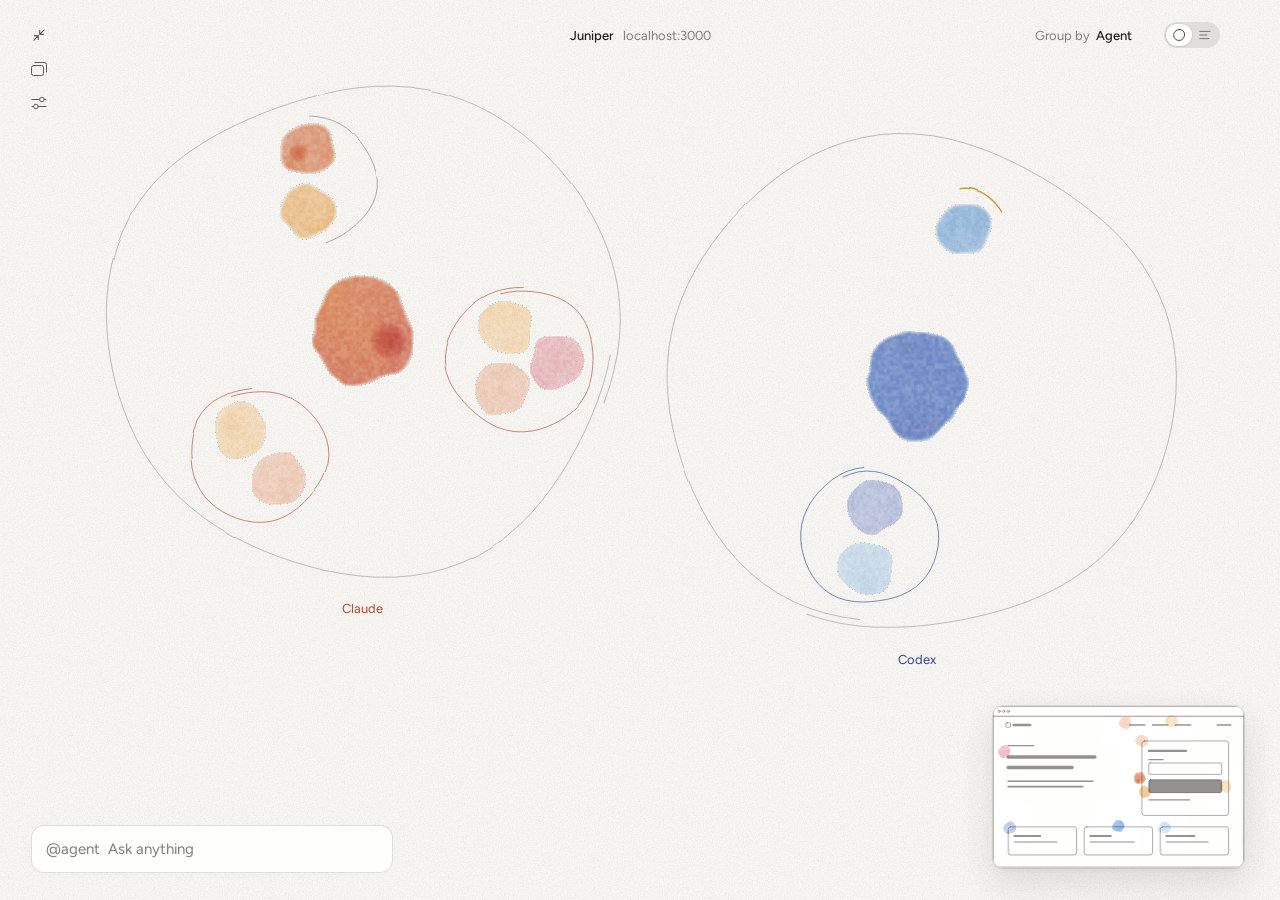
==== assets/week3/gouache/dash23/05-dashboard.html @ 2a6963bf "Week three: days 15 to 21 The SVSD finals in photographs: the lectures and workshops with the other " ====
<!doctype html>
<html lang="en">
<head>
<meta charset="utf-8">
<meta name="viewport" content="width=device-width, initial-scale=1">
<meta name="robots" content="noindex">
<title>5 · Dashboard, v23</title>
<link rel="stylesheet" href="../boarddash.css">
<link rel="stylesheet" href="../wc/kit.css">
<link rel="stylesheet" href="../sys/system.css">
<link rel="stylesheet" href="../sys/note.css">
<style>
/* Nov 11, late: the words made real. Noah, in chat: "make sure that all the prototyping placeholder stuff, such as our dashboard, such as whenever we kind of have
   placeholder copy, is more so ironed out and made to look much more realistic. Now we just have to really nail the
   impression that this is a functioning app that already exists. Now it's just a demo reel for what it does."
   So the data reads as one afternoon on Juniper and agrees with the other screens: the accent the button got is the
   one the page really has (#2f5fd0 to #e8715a), Cursor's idle line says what it last did, Tidepool is a tide-times
   app, and Settings says what each switch does ("Explain design words", "Open Gouache"). What an agent says about an
   ask you send follows the ask (../sys/pile.js). Before that: */
/* The dashboard, v23: polish. Noah's notes on v22, Nov 11, in chat (each is quoted again where it's acted on):
     stagger     "even when we shrink it just a little bit for smaller screens in the dashboard view, the bundles snap
                 back to the grid that they were once in, not staggered. Can we find a way to smartly fix that?"
                 The loops keep to one band, low and high, however tall the window is, and no loop sits straight over
                 its neighbor, so they interlock at every size (layout: zig, SPAN, SHIFT).
     the pile    "I would like to see an edge case where the chat box is being used and the notifications are piling in
                 above the chat box. And I want to see a way where we can structure it so that it doesn't really
                 interfere too much with the agents themselves. Or sorry, the helpers, bottom left. Closest to the chat
                 box itself."
                 ?asks=N (1 to 8) sends N sample asks for you, a second or so apart, so the pile can be watched
                 filling. And the layout keeps a lane clear over the ask field, as tall as the pile usually is (one
                 whole note and two slim ones), so in ordinary use no paint is under it (layout: KEEP, LANE).
     library     "When we open the library, maybe the dashboard on the bottom automatically becomes bigger so we know
                 which one we're looking at."
                 Your page in the corner grows while the library is open, and goes back when it shuts (unless you made
                 it big yourself).
     Group by    "when we change the group by, it just kind of snaps to where the word needs to be. Maybe we have a
                 gentle slide or have enough room so that there doesn't need to be that at all. And when we change it,
                 there's like a gentle animation where it fades in and fades out."
                 The word has room as wide as the longest of the three, so nothing along the top moves, and it fades
                 out, then in.
     settings    "I think we could remove the meta prompting toggle. from the chat box itself and just put it into
                 settings."
                 It's a row in Settings. The field has no toggle.
     lines       "I was wondering if the lines in technical view could just be our lines for the graphite. So, you
                 know, again, still straight lines at the same opacity, but maybe not perfectly straight. Maybe like
                 just very, very almost unnoticeably funny in the way we draw the circles."
                 The rule over each job in the technical view is a pencil line: the same weight and gray, with a wobble
                 of half a pixel, four hands of it so no two neighbors are copies.
     leaving     "I love the subtle zoom in when you click on something ... I don't like how the zoom out though is a
                 magnifying glass, kind of like, like you have to click out like twice. Maybe just when you click out of
                 whatever you're hovering on, it zooms back out. And the zoom in doesn't have to be strong. It can be
                 very subtle, like the same as it is now."
                 No zoom-out cursor. One click off the note and the agent's paint, or one Esc, closes the note and
                 leaves the focus together. The zoom is as it was.
     amber       a ring that's waiting on you stays amber while its note is open (it took its agent's color).
   Before that, v22: everything picked so far, in one working sheet. Noah, Nov 11, in chat:
     "Can we take everything we currently have and then build the functional dashboard that's responsive so we can test
      it out and see if anything has been missed or anything isn't exactly the way we want it to be?"
   What's new here (the picks are in the desk's Decisions, in his words):
     blur        when a bundle's note opens the whole field blurs and pales ("just blur everything"): a veil over the
                 field (note.veil) with a soft hole where the bundle you clicked is, so that bundle and its note stay
                 sharp. The library and settings blur everything under them the same way.
     your page   the page in the corner marks the part a bundle is on while its note is open and while you point at
                 the bundle. Pointing at an agent's own droplet, or anywhere inside a group's loop, marks every part
                 that agent or group has touched ("when you're hovering on any group, it just shows and reflects that
                 on the dashboard").
     library     a note in pencil: each project is its paint (who's worked there, a ring as far as its work has gone,
                 amber if something there waits on you) and its name. Pointing at one shows its page in the corner.
     settings    a note in pencil too. A design word's meaning in the technical view is the small pencil note, the
                 explanation alone. Nothing laid over the sheet is a white card any more.
     asks        what you send from the field is painted into its agent's loop (the pile tells this page each step:
                 ../sys/pile.js, on): a small bundle lands in a free spot inside the loop, wet with a growing ring
                 while it's worked on, amber if it needs you, dried in the agent's color when done; it lifts if you
                 undo or clear it. Nothing that's already painted is lifted for it. Sorted by state or part there's no
                 loop of its own to go in, so it sits under its agent's small droplet in the corner.
     any size    the field is as large as the window allows (it was 1320 x 760, whatever the window). Resize and the
                 sheet is laid out again, once. Loops come down in size until none sits under the ask field, the
                 pile's icon or your page. Notes stay on screen. A focus is kept across a resize.
     Esc         a word's meaning, then the library or settings, then a note, then the pile if it's up, then the focus.
     ?still=1    runs the reduced-motion path without the system setting, so it can be tested.
   Before that, v21: focus. Noah's note on v20 · D, four agents (Nov 11):
     "when we over one of the main agents in the center of these bundles, I think it would be good if all the other
      ones, all the other bundles, kind of dial down a little bit. Not so much a blur, but more so they just become a
      little lighter, or the focus is definitely placed on the one you're looking at. Maybe just the name of that one
      stays and all the other names of the other ones fade for a little. When you click on one of the main LLMs though,
      instead of having a overview of, or like an overlay of what that LLM is, maybe we just expand it to the entire
      screen. The rest can kind of be pushed away for a second. Maybe we can still see elements of them, but they're
      this time blurred out, dialed down, and on the sides of the screen whilst your main LLM you're looking at is the
      center and zoomed into. I think this kind of ties into how we actually think as people. When you're having a
      thought of something, Everything else kind of dials down, and when you're really honing in on it, nothing else
      really matters. ... Let's try that and yeah, create a prototype for that."
   and in chat, the same evening:
     "We want it to be almost even just like representational of an infinite canvas. ... this almost reflects the way
      that our brain naturally thinks, where it's like when you're thinking of something, like you kind of zoom into
      that idea, but also like You still have in the back of your mind the other different things running. ... leaving
      the kind of focus is just as important as entering it. I think it should be very coherent that users can just
      click off it to go back to the main view, click on the blurs or on the edges of the screen. Or even just the LLM
      again to minimize it. But yeah, let's experiment with that, create maybe a workshop for that, a couple different
      iterations of that."
   So, in the paint view (the technical view is as it was):
     pointing    point at an agent's own droplet and every other agent goes paler, not blurred (.kd-fog.pale: a little
                 of the paper laid over its loop), and the other names fade. Its own name stays.
     focus       click an agent's own droplet, or any bundle, and that agent takes the screen. Three takes, ?focus=:
                   a  Step in (the default): the sheet moves like a camera. It's larger than the screen (.kd-cam) and
                      steps toward the agent until its loop fills most of the height; the others run off the edges.
                   b  Push away: the agent is painted large in the middle and the others small at the sides. Paint
                      doesn't slide here, so this is a regroup: it lifts where it is and comes up where it's needed.
                   c  Pull focus: nothing moves. The others blur and pale where they are.
                 In all three the others are blurred and paled (.kd-fog.blur) and still working, the agent's loop is
                 firmer, and only its name stays. With one agent there's nothing to push away: a steps in a little.
     leaving     the same move, back: click the blurred others, empty paper, the edges of the screen, the agent's own
                 droplet again, or press Esc. A click during the move turns it round.
     the note    the white slip is gone. A bundle's overlay is the note in pencil (../sys/note.css, note.js): one line,
                 the bundle's own sentence, no captions. A bundle waiting on you asks, with a check and a cross; after
                 you pick, the agent says what it's doing and the one mark left is undo. A click off closes the note
                 first; the next one leaves the focus. Clicking an agent no longer opens anything about the agent.
   Before that, v20: the top line on one center line, Group by further left, a wider ask field (see those rules).
   Before that, v19: polish. Noah's notes on v18 (Nov 11):
     "the working animation within the dashboard could be a little more noticeable"
     "the dried up, complete state could also be slightly more noticeable"
     "how can we indicate when batches of tasks are done? Blobs dry up when finished on the dashboard, but when a whole
      task is complete, could we maybe recolor the circle with the respective colors?"
     "the done state could have colored circles containing the lines in the state view, whereas needing you input could
      have a signature color to itself. A yellow? something that signifies input needded"
     "what is the caption for? Showing the models? They may be inconsistent as multiple different models could work on
      a task - remove"
     "could the pair being a toggle be more clear?"
     "could we have a simpler icon for rail view? If the prior was a zoom in, why not a matching zoom out button? Or,
      if this is more coherent, lets keep it. I'm interested in how icons that are consistent in both the rail and
      here could be morphed into eachother during the transition"
     "I'm noticing that the chat box is gone in the dashboard - could we solve that? It should be available both in
      the dashboard and in the rail view"
   So:
     working     color lands in a working droplet more often and more strongly (the sheet's `lively`, ../wc/wc.js), and
                 the drawn end of a working bundle's loop breathes a little, back and forth.
     done        dried paint has a paler middle and a darker edge (`tide`), and once every helper in a bundle is done
                 its closed loop is in its agent's color, not graphite. An agent whose jobs are all done gets its
                 large loop in its color too.
     waiting     waiting on you has a color of its own, amber (--c-you, --c-you-deep in ../sys/system.css): the
                 bundle's stroke (longer than it was, and stronger), the "Waiting on you" group's loop and name, and
                 the words "waiting on you" in a slip and in the technical view. Cursor's paint was yellow; it's teal
                 now, so yellow means one thing.
     captions    the small second line under an agent's name (the tool it runs in) is gone.
     view        the two icons sit in one small track with a thumb behind the one you're on, like the switches.
     back        the way back is the first mark top left, and it's the rail's dashboard mark with its arrows turned
                 inward, in the same corner. Coming from the rail the arrows turn in as the dashboard opens; going
                 back they turn out first.
     ask         the ask field is here too, bottom left: the rail's own field. You can type in it.
   Before that, v18. Noah's notes on v17 · D (Nov 11):
     "when transitioning into technical view, i'm noticing that for blobs that are off the screen, they slide under
      the viewport to reach where they are. This isn't working. I also don't know how to feel about the blobs sliding
      to where they belong, it feels a little out of our language - lets limit movements on blobs. Try the transition
      again, make it gentle but swift"
     "some of these captions are not necessary. Lets move settings to top left, remove the word counter, remove the
      instructional captions too"
     "the agent onboarding happens with the command, we don't need this here"
     "move the project name and where its hosted to center of the dashboard screen."
     "group by could be a dropdown with no borders, just the text. Hover, and you can see options. Your current view
      is highlighted"
     "technical vs regular view should be a toggle icons, not words"
     "not sure how the current LLM you're using is relevant"
     "how do we track progress without clicking in? Is it the stains/dryness? Or can we have a more obvious visual
      sign?"
   So:
     technical   nothing travels. Paint does only what paint does: it lifts where it is and comes up where it's
                 needed. In: the pencil is lifted, the field's paint lifts a droplet at a time, and the columns come
                 up in its place, each droplet painted in at its row as its words rise. Back: the words step back,
                 and the field's paint comes up again where it was, with its loops drawn round it. Another Group by
                 inside the technical view goes the same way: words step back, then come up in their new columns.
     bottom      the strip is gone: no word counter, no instructions, no "Plug in an agent" (an agent joins with the
                 command). Settings is the third button, top left.
     top         the project and where it's hosted are in the middle. Group by is plain text ("Group by Agent"):
                 point at it and the other ways show under it, with the one you're on marked. The view is two small
                 pencil icons, paint and lines.
     one agent   its droplet and name in the corner are gone: with one, there's nothing to tell apart.
     progress    the sign the rail uses. A bundle's pencil loop is drawn only as far as its job has gone, from the
                 top, clockwise: a short stroke while it waits on you, part of a loop while it's working, closed
                 once it's done. An agent's large loop stays whole.
   Before that, v17: with three or more agents the loops are staggered and uneven, and with two, one sits higher
   (Noah, Nov 11: "lets do B staggered, but not perfectly aligned ... make them a little more varied in spacing. With
   just two as well, maybe one is higher than the other?"). See layout(). ?pack=rows gives the old rows of two.
   Before that, v16: how things come and go. Noah's notes on v15 (Nov 11):
     "there seem to be inconsistencies with how the overlays appear when I click on agents or helpers - can we fix
      that? A subtle slide/blur in thats consistent with all components that appear as overlays"
     "I'm thinking that the background color of our dashboard and tool could be a little whiter even, with just a hint
      of the tint of paper. Make sure that also makes sense with the overlays"
     "I'm noticing that when i click certain agents or helpers, that the circles suddenly snap into the color that
      they relate to - could it fade gently, swiftly instead?"
     "the transformation between technical view and regular needs to be much more thoughtful and animated, not just a
      simple total fade"
     "flipping through different ways of viewing the work within technical view needs to be much smoother and more
      animated"
     "switching between specific views whilst in regular view takes too much time - but I appreciate the decoration.
      Could we keep it, have a more coherent way of transforming, and have the change be slightly quicker? If not
      quicker, more decorated in the sense that all details seem thought-out. Maybe the pencil lines gently glide and
      cir circle the blobs instead of just fading in?"
     "when switching the group by navs, I'm noticing that all blobs disappear at the same time, and reappear at the
      same time, making an odd effect. Lets make it feel a little more swift, thoughtful, and tactile by introducing
      some randomness or ordering?"
   So:
     overlays    everything laid over the sheet (a slip, the library, settings, design words, plug in an agent, a
                 word's meaning) comes and goes one way: .kd-ov, 8px up out of a 4px blur in 260ms, back in 180ms.
                 A slip that's open and asked for another bundle goes, then comes at the new place.
     paper       whiter, from ../wc/kit.css. Every surface here reads the tokens; overlays share one shadow.
     color       a loop takes its agent's color over 250ms; the outline on your small page fades the same way.
     regroup     paint leaves and arrives a droplet at a time, left to right with a little chance in it, and the
                 arriving starts before the leaving has finished (about 2s in all; it was about 3.6s). Pencil is
                 drawn, not faded: each loop glides round its bundle as its paint lands, and is lifted the same way.
     technical   the sheet isn't cross-faded. Every droplet's paint lifts off where it is and travels to its place
                 in the columns (an agent's to the head of its column, a helper's to its row), the loops are lifted,
                 and the words come in down each column. Back is the same in reverse: the droplets travel home and
                 the loops are drawn round them.
     in technical view, another Group by moves every job to its new column and place; nothing is rebuilt.
   The project is Juniper again, the demo page from before Kino (Noah, Nov 11, on 3 · Watch it work v10: "lets use a
   different screen rather than the Kino mockup - something a little simpler that can really show how our tools work.
   Maybe just back to the prior demo screen?"). The 2:14 PM job is the one you ask for on screen 2.
   The dashboard, v15: a helper says two short things here too, the thing it's on and what's happening to it (Noah, Nov
   11: "Yes, two lines"). In a slip that's all a helper says. In the technical view the thing is the title and the
   helper's own words, the file and the exact change follow under it.
   The dashboard, v14: the rail's rings in the slips and the technical view, so every section reads the same. A helper's
   droplet has its own pencil ring, drawn as far as its work has gone; a finished one is dry with a closed ring. The
   agent's droplet has a ring for how far its helpers have got. (Noah, Nov 11: "a way to show what agents are or what
   helpers are done with their tasks ... Maybe they dry out and have a full circle around them.") The counts of jobs
   and helpers are gone from the technical view's heads; the paint on the sheet itself is unchanged.
   The dashboard, v13. Noah, Nov 10, in chat:
     "there's not enough visual hierarchy. The text is very close to the titles ... And then it's also very close to
      the icons ... It needs to be much more spaced out, it needs to be much more readable and easier to follow."
     "there's a technical view top right. This should reorder and, you know, redisplay what's going on on the screen
      entirely. You should be able to see all your agents thinking with the actual words they're using with this view."
     "a lot of these sections feel a little different from each other. They should all feel very similar and very
      coherent to work around with similar patterns so that the tool is hyper-functional."
   A slip is now made of the rail's own parts, with the rail's room (../sys/system.css): the agent's droplet, its name
   with when and how long, what it did, what you asked, then a line per helper, each with its droplet 16px from its
   words and 24px from the next.
   Technical view turns the whole sheet over. The paint steps back and every agent's thinking is laid out in its own
   words: a column per agent (or per state or part, whichever way you've grouped), newest job first, and for every
   helper what it thought, in order, then the file and the exact change. Work happening now writes itself in as you
   watch. It's built from the same parts as the rail and the slips.
   The dashboard, v12, on the system (../sys/system.css). Noah, Nov 10, in chat: "making all of our design system very
   consistent throughout the entire experience ... consistent font sizes, cutting down to just maybe a handful of them.
   Colors too ... readability and easy tracking."
   Type: the three sizes the rail uses and no others (it had seven, from 10.5 to 14px): 11 for quiet system text, 13 for
   reading, 15 for what an agent tells you. Text: the system's three tones, each agent's one deep color for its words.
   Controls: the paper's grays. The technical lines are in Figtree too, so there is one typeface.
   The project is Kino, the page every screen of the flow is on, and the 2:14 PM job is the one you ask for on screen 2,
   watch on screen 3 and get back on screen 4.
   Nothing else changed from v11, below.
   The dashboard, v11: larger, and more to find in it. Noah's note on v10 (Nov 10):
     "So beautiful, but feels empty. I think we could make this much larger, and start engineering how certain
      information could be shown on click, or in a general technical view"
   Larger: the field is 1320 x 760 and the paint is sized to fill it. Whatever is on the sheet (one agent or four, any
   way of grouping) is drawn as large as fits, up to about one and a half times v10.
   On click: a bundle's slip now starts with what you asked, in your words, then what was done, a line per helper, and
   how long it took.
   Technical view (top right, off to start): for when you want what's underneath. Each bundle gets a pencil-gray line
   (how many files, how long). Each helper's line in a slip gets the file it touched and the exact change. An agent's
   name gets its jobs and helpers. Nothing technical shows until you ask for it.
   The typeface is Figtree and the paper's grain is lighter, both from ../wc/kit.css.
   The dashboard, v10: one agent, two, or a few, and how one joins. Noah's note on v9 (Nov 10):
     "Looks really, really good. Let's have different edge cases for using one LLM versus 2 versus, say, a couple more.
      And then also figure out the engineering and thought process behind how different LLMs join in on your dashboard
      for this product. How do we link them? Maybe there's an onboarding. Yeah, looking at that. Same for the visual
      language."
   ?agents=1, 2 or 4 sets who's plugged in to start with (Claude, Codex, Gemini, Cursor).
     one     there's nothing to tell apart, so there are no agent loops and no "Agent" way to group: the paint is sorted
             by state, and the agent is one small droplet in the corner
     two     as v9
     a few   every agent gets its own hue family (Gemini greens, Cursor yellows), the loops sit in rows of two, and
             everything is drawn smaller so it still fits one sheet
   Joining: "Plug in an agent", bottom left, lists the agents found on this machine. Plug one in and it arrives in our
   own purple, then takes its own color (Noah, Nov 10: "maybe it kind of snaps onto their colors"). It has an empty
   loop until it does something here, and "Agent" shows up as a way to group.
   ?font=Name tries a typeface from the type workshop.
   Nothing else changed from v9, below.
   The dashboard, v9: v8's bundles, in the language as Noah settled it on Workshop v4 (Nov 10):
     "for our paper color, we want it to be a little bit more neutral ... way closer to gray or white than it is to
      yellow" -> ../wc/kit.css's paper, and the grays, shadows and switches here are neutral too
     "Pencil lines are really good, but I really dislike the dotted lines. Can we get rid of them and just replace them
      with the pencil lines?" -> every line is a clean 0.9px pencil line with no grain; nothing is dotted or dashed
      (the plug-in circle and the underline under a design word were)
   Nothing else changed from v8, below.
   The dashboard, v8: bundles. Noah's pinned notes on v7 · A (Nov 10):
     "I really don't like it when the droplets are inside of each other because it gives this weird effect where it
      doesn't look as realistic as it does when it's alone. And I also don't enjoy the kind of dry droplets next to the
      semi-wet ones, especially when the semi-wet ones don't look very real. I like the pulsating nature of them, but
      they could be a little drier on the end of things. Let's find ways to show agents and their subagents together as
      a bundle, but not inside each other."
     "I'm curious on what this button does. Does it reopen the rail and the actual webpage, or is it another library
      button? Let's make it a little bit more clear. Let's put the library button underneath it perhaps and remove the
      library kind of caption."
     "The title of the project and where it's hosted could be the same size. I'm not sure how the opacity is working,
      and I think they could also just be smaller. Maybe we still keep the opacity"
   and, the same hour, on the workshop: "more representational than it is realistic", "a little bit more pastel and a
   little lighter just to match our vibe with the graphite", and agents don't travel ("why is movement even kind of
   necessary").
   So: every droplet stands alone. A job is a bundle: its helpers' droplets side by side, never touching, tied by a
   small graphite loop. An agent is a bigger loop around its own droplet and its bundles. There is no larger blob for
   anything to stick to or sit inside. The paint is the soft look of ../wc/wc.js: working is a slow pulse, waiting is
   drier at the edge, done is dry. Nothing glides: regroup, and the paint lifts where it was and comes up where it
   belongs. Click a bundle and its loop takes its agent's color and a slip opens beside it.
   Top left, two buttons with no captions (a name shows while you point at one): back to your page and the rail, then
   the library under it. The project's name and host are the same small size; the host is fainter.
   Kept from v5 and v7: the loops, Group by (only once there's something to sort), the widget, the slip, saying yes to a
   waiting agent. Classes are kd-. */
.kd-sheet { position: fixed; inset: 0; z-index: 5; box-shadow: none; overflow: hidden; overflow: clip; }      /* clip, not hidden: the camera's sheet is larger than the screen, and typing in the ask field scrolled a hidden box to 'show' the caret, which threw the whole dashboard up the screen */
canvas.wc { position: absolute; inset: 0; width: 100%; height: 100%; mix-blend-mode: multiply; pointer-events: none; }
/* Clean paint. The field's paint is one picture with a pixel of paint to a point of screen, so on a sharp (2x) screen
   each pixel of paint is 2 by 2, and 3 or 4 by 3 or 4 when the sheet steps in: its edges come out as little stairs.
   Noah, Nov 11: "is there any way to make the paint kind of lossless? ... not to make it like too vector-like and
   uninteresting ... clean and, you know, liquid-like? I don't want you to redo the engine". A blur over it (the first
   try) only made it soft; then: "some of the splotches on my screen when I'm looking at the dashboard look blurry ...
   please fix that and make sure it looks just as clean when zoomed in on." So the picture is drawn through a filter
   (#wc-clean, below the sheet) that redraws each splotch's edge at the screen's own sharpness: where there's paint is
   found, smoothed and cut again crisply, so a stair becomes a curve; the colour inside is the paint's own, smoothed by
   half a pixel of paint, never mixed with the white round it. The engine is untouched. Because the browser draws the
   filter at the size it is when it's set, it's set again (swapped for its twin, #wc-clean-b) whenever the sheet stops
   moving or changes size, so after a step in it's as clean as at rest. ?smooth=0 shows the raw picture, to compare */
.kd-sheet.smooth .kd-field > canvas.wc { filter: url(#wc-clean); }
.kd-sheet.smooth.alt .kd-field > canvas.wc { filter: url(#wc-clean-b); }
.kd-pencil { position: absolute; inset: 0; pointer-events: none; overflow: visible; }
.kd-sheet button { font: inherit; }

/* top left: back to your page, then the library. No captions; a name while you point */
.kd-nav { position: fixed; left: 26px; top: 22px; z-index: 9; display: flex; flex-direction: column; gap: 8px; }
.kd-nav button { position: relative; width: 26px; height: 26px; border: 0; padding: 3px; background: none; color: var(--k-muted); cursor: pointer; transition: color .2s; }
.kd-nav button svg { display: block; width: 20px; height: 20px; overflow: visible; }
/* the way back: the rail's dashboard mark, arrows turned inward, at the size and in the corner it has in the rail */
.kd-nav button svg.mark-size { width: 14px; height: 14px; margin: 3px; }
.kd-nav button:hover, .kd-nav button.on { color: var(--k-text); }
.kd-nav button::after { content: attr(data-tip); position: absolute; left: 32px; top: 50%; transform: translateY(-50%); font-size: var(--t-1); color: var(--k-muted); white-space: nowrap; opacity: 0; transition: opacity .2s; pointer-events: none; }
.kd-nav button:hover::after, .kd-nav button:focus-visible::after { opacity: 1; }
.kd-nav button.on::after { opacity: 0; }

/* system text: pencil gray, small */
/* v20: everything along the top sits on one line, the middle of the back mark (35px down): the project, Group by and
   the view switch are centered on it, not set on a baseline (Noah, Nov 11, on v19: "Let's have all the pills and top
   line aligned together on the same line. Right now I think there's a little bit of off-centeredness.") */
.kd-top { position: absolute; left: 60px; right: 60px; top: 23px; height: 24px; display: flex; align-items: center; justify-content: flex-end; font-size: var(--t-2); line-height: var(--l-2); }
.kd-top b { font-weight: 500; color: var(--k-text); }
.kd-top .host { color: var(--k-faint); }
/* the project and where it's hosted, in the middle */
.kd-title { position: absolute; left: 50%; top: 50%; transform: translate(-50%, -50%); display: flex; align-items: baseline; gap: 9px; white-space: nowrap; }
/* Group by: plain text. Point at it (or focus it) and the other ways show under it; the one you're on is marked */
.kd-by { position: relative; display: flex; align-items: baseline; color: var(--k-faint); transition: opacity .3s; }
.kd-by.off { opacity: 0; pointer-events: none; }
.by-now { display: inline-flex; align-items: baseline; gap: 6px; border: 0; padding: 0; background: none; color: var(--k-faint); cursor: default; }
/* v23: the word has room as wide as the longest of the three (they lie in one cell), so nothing along the top moves when
   it changes; and it fades out, then in (Noah: "it just kind of snaps to where the word needs to be ... a gentle
   animation where it fades in and fades out") */
#by-cur { display: inline-grid; justify-items: start; }
#by-cur > span { grid-area: 1 / 1; opacity: 0; transition: opacity .16s ease; }
#by-cur > span.on { opacity: 1; transition: opacity .16s ease .16s; }
.by-now:focus-visible, .by-list button:focus-visible, .kd-view button:focus-visible { outline: 1.5px solid rgba(43, 39, 35, .5); outline-offset: 3px; border-radius: 4px; }
.by-list { position: absolute; top: 100%; left: 0; z-index: 8; margin-top: 2px; display: flex; flex-direction: column; align-items: flex-start; padding: 6px 12px 8px; border-radius: 10px;
  background: color-mix(in srgb, var(--k-paper) 86%, transparent); -webkit-backdrop-filter: blur(6px); backdrop-filter: blur(6px); }
.kd-ov.by-list { box-shadow: none; }      /* no border, no box: only enough paper behind the words to read them over paint */
.by-list button { border: 0; padding: 3px 0; background: none; font-size: var(--t-2); line-height: var(--l-2); color: var(--c-soft); cursor: pointer; white-space: nowrap; transition: color .2s; }
.by-list button:hover { color: var(--c-text); }
.by-list button.on { color: var(--c-text); font-weight: 500; }
.by-list button[hidden] { display: none; }
/* the view: two small pencil icons, the paint and the lines. The one you're on is dark */
/* v20: Group by sits further from the switch (Noah: "Group by agent could be a little more to the left"); it was 22px */
.kd-view { position: relative; align-self: center; margin-left: 32px; display: flex; align-items: center; padding: 2px; border-radius: 999px; background: var(--c-ctl); cursor: pointer; }
/* one track, and a thumb behind the view you're on: it reads as a switch (Noah, Nov 11: "could the pair being a toggle be more clear?") */
.kd-view::before { content: ""; position: absolute; left: 2px; top: 2px; width: 26px; height: 22px; border-radius: 999px; background: var(--k-sheet); box-shadow: 0 0 0 1px rgba(40, 38, 35, .05), 0 1px 2px rgba(40, 38, 35, .08); transition: transform .3s cubic-bezier(.4, 0, .2, 1); }
.kd-view.tech::before { transform: translateX(26px); }
.kd-view button { position: relative; width: 26px; height: 22px; border: 0; padding: 3px 5px; background: none; color: var(--c-soft); cursor: pointer; transition: color .25s; }
.kd-view button svg { display: block; width: 16px; height: 16px; overflow: visible; }
.kd-view button.on { color: var(--c-text); }

/* ?embed=1: this page as the dashboard inside ../flow/views.html, which moves between closed, the rail and here. The
   outer page owns the mark top left and the ask field (they stay put across views), so they're not shown here. While
   the sheet is `bare` there's paper, the widget and nothing else: the outer page calls dash.arrive() to paint the field
   in and bring the top line in, and dash.leave() to lift it all again. On its own this page is unchanged */
.kd-sheet.embed #back { visibility: hidden; }
.kd-sheet.embed .kd-ask { display: none; }
.kd-sheet.embed .kd-top > *, .kd-sheet.embed #lib-btn, .kd-sheet.embed #set-btn { transition: opacity .26s ease, filter .26s ease, translate .3s cubic-bezier(.3, .7, .2, 1), color .2s; }
.kd-sheet.bare .kd-top > *, .kd-sheet.bare #lib-btn, .kd-sheet.bare #set-btn { opacity: 0; filter: blur(4px); translate: 0 -6px; pointer-events: none; }
.kd-sheet.bare #lib-btn, .kd-sheet.bare #set-btn { translate: -6px 0; }

/* the field: the open project's paint, in loops */
/* v21: the field lies on a sheet of its own that's larger than the screen, so it can step toward an agent like a
   camera. It has its own paper, so moving it doesn't cut the paint off from the paper it's painted on */
/* The paper doesn't zoom. Noah, Nov 11, on v23: "when we zoom in, it's a physical zoom in. Like, I can see more of the
   pixels on my screen. Instead of that, do you think we could actually just scale everything up to give the illusion of
   zooming in, but still keep that kind of like the pixels for the background?" So as the sheet steps in, its grain is
   drawn smaller by the same amount (--inv is 1 / the zoom), and stays the size it is everywhere else. Names and pencil
   already keep their size the same way. The paint itself is still one picture made larger */
.kd-cam { position: absolute; left: -60%; top: -60%; width: 220%; height: 220%; isolation: isolate; background-color: var(--k-paper); background-image: var(--k-grain); background-size: calc(220px * var(--inv, 1));
  transition: transform .62s cubic-bezier(.45, .05, .2, 1), background-size .62s cubic-bezier(.45, .05, .2, 1); }
.kd-field { position: absolute; left: 50%; top: calc(27.2727% + 70px); width: var(--fw, 1320px); height: var(--fh, 760px); margin-left: calc(var(--fw, 1320px) / -2); }      /* v22: --fw, --fh are set from the window (measure) */
/* fog: what lies over an agent that isn't the one you're on. Pale while you point at another; blurred and pale while
   another has the screen. It's laid over the paint, so the paint under it keeps working */
.kd-fog { position: absolute; border-radius: 50%; transform: translate(-50%, -50%); pointer-events: none; opacity: 0; transition: opacity .3s ease;
  background-image: var(--k-grain); background-size: 220px;
  -webkit-mask-image: radial-gradient(closest-side, #000 calc(100% - 18px), transparent); mask-image: radial-gradient(closest-side, #000 calc(100% - 18px), transparent); }
.kd-fog.pale { background-color: color-mix(in srgb, var(--k-paper) 58%, transparent); transition: opacity .22s ease; }
.kd-fog.blur { background-color: color-mix(in srgb, var(--k-paper) 48%, transparent); -webkit-backdrop-filter: blur(5px); backdrop-filter: blur(5px); }
.kd-fog.on { opacity: 1; }
.kd-fog.blur.on.peek { opacity: .7; }      /* point at the blurred others and they come up a little: a click there goes back */
/* v23: no zoom-out cursor while an agent has the screen (Noah: "I don't like how the zoom out though is a magnifying glass"). The blurred others still come up a little under the pointer */
/* notes are laid over the screen, not the sheet, so they stay the size they are when the sheet steps in */
.kd-notes { position: absolute; inset: 0; pointer-events: none; }
.thinking .kd-notes { display: none; }
/* the field never fades as a whole: a faded container cuts the paint off from the paper under it and shows it as a
   box. The paint's own canvas fades (script), names fade, pencil is drawn and lifted */
.kd-field.away > .kd-lab, .kd-field.away > .kd-tick { opacity: 0 !important; }
.kd-field.away > .kd-hit { pointer-events: none; }
/* pencil is drawn: a loop glides round its paint (--t is how long), and is lifted the way it was put down. A loop
   takes its agent's color gently */
.kd-pencil path.lp { stroke-dasharray: 1 2; stroke-dashoffset: 1.03; transition: stroke-dashoffset var(--t, .75s) cubic-bezier(.45, .05, .2, 1), stroke-dasharray 1.4s cubic-bezier(.4, 0, .2, 1), stroke .25s ease, stroke-opacity .25s ease, stroke-width .25s ease; }
.kd-pencil path.lp.on { stroke-dashoffset: 0; }
.kd-pencil path.lp.out { stroke-dashoffset: -1.03; }
.kd-pencil rect.hi { opacity: 0; transition: opacity .22s ease; }

/* everything laid over the sheet comes and goes the same way: up 8px out of a soft blur, and back */
.kd-ov { opacity: 0; visibility: hidden; pointer-events: none; filter: blur(4px); translate: 0 8px;
  box-shadow: 0 0 0 1px rgba(40, 38, 35, .11), 0 2px 5px rgba(40, 38, 35, .05), 0 14px 34px rgba(40, 38, 35, .11);
  transition: opacity .18s ease-in, filter .18s ease-in, translate .18s ease-in, visibility 0s .18s; }
.kd-ov.on { opacity: 1; visibility: visible; pointer-events: auto; filter: none; translate: 0 0;
  transition: opacity .26s cubic-bezier(.2, .7, .2, 1), filter .26s cubic-bezier(.2, .7, .2, 1), translate .26s cubic-bezier(.2, .7, .2, 1); }
.def { translate: 0 8px; filter: blur(4px); box-shadow: 0 0 0 1px rgba(40, 38, 35, .11), 0 2px 5px rgba(40, 38, 35, .05), 0 14px 34px rgba(40, 38, 35, .11); transition: opacity .18s ease-in, filter .18s ease-in, translate .18s ease-in; }
.def.on { translate: 0 0; filter: none; transition: opacity .26s cubic-bezier(.2, .7, .2, 1), filter .26s cubic-bezier(.2, .7, .2, 1), translate .26s cubic-bezier(.2, .7, .2, 1); }
.kd-cap { position: absolute; transform: translateX(-50%); font-size: var(--t-1); color: var(--k-faint); white-space: nowrap; pointer-events: none; font-variant-numeric: tabular-nums; transition: opacity .35s; }
.kd-cap.off { opacity: 0; }
.kd-lab.who small.t { font-variant-numeric: tabular-nums; }
.kd-lab { position: absolute; transform: translate(-50%, -50%); font-size: var(--t-2); color: var(--k-muted); white-space: nowrap; text-align: center; pointer-events: none; scale: var(--inv, 1); transition: opacity .35s, scale .62s cubic-bezier(.45, .05, .2, 1); }      /* --inv: words keep their size when the sheet steps in */
.kd-lab.off { opacity: 0; }
.kd-lab.who { font-size: var(--t-2); color: var(--c); }
.kd-lab.who.index { font-size: var(--t-1); line-height: var(--l-1); opacity: .72; }      /* in the index a name is the small size, and quieter */
/* waiting on you: its own color, for the group's name here and the words elsewhere */
.kd-lab.you, .th-label.you, .you-w { color: var(--c-you-deep); }
.kd-hit { position: absolute; border: 0; padding: 0; background: none; border-radius: 50%; cursor: pointer; transform: translate(-50%, -50%); z-index: 2; }
.kd-hit:focus-visible { outline: 1.5px solid rgba(43, 39, 35, .5); outline-offset: 2px; }
.kd-tick { position: absolute; transform: translateX(-50%); transform-origin: 50% 100%; font-size: var(--t-1); color: var(--c); white-space: nowrap; opacity: 0; scale: var(--inv, 1); transition: opacity .25s, scale .62s cubic-bezier(.45, .05, .2, 1); pointer-events: none; }
.kd-tick.on { opacity: 1; }


/* your page: a small floating widget. Drag it; click it to make it bigger */
.kd-widget { position: fixed; right: 36px; bottom: 32px; z-index: 7; width: 251px; height: 162px; border-radius: 10px; background: var(--k-sheet); overflow: hidden; cursor: pointer; touch-action: none;
  box-shadow: 0 0 0 1px var(--k-hair), 0 2px 4px rgba(40, 38, 35, .05), 0 14px 34px rgba(40, 38, 35, .12); transition: width .5s cubic-bezier(.4,0,.2,1), height .5s cubic-bezier(.4,0,.2,1), box-shadow .3s; }
.kd-widget.big { width: 561px; height: 361px; }
.kd-widget:hover { box-shadow: 0 0 0 1px rgba(40, 38, 35, .16), 0 2px 4px rgba(40, 38, 35, .05), 0 16px 38px rgba(40, 38, 35, .15); }
.kd-widget:focus-visible { outline: 1.5px solid rgba(43, 39, 35, .5); outline-offset: 3px; }
.kd-wpage { position: absolute; left: 0; top: 0; width: 660px; height: 425px; transform-origin: 0 0; transform: scale(.38); transition: transform .5s cubic-bezier(.4,0,.2,1); }
.kd-widget.big .kd-wpage { transform: scale(.85); }


.kd-set { display: flex; align-items: center; justify-content: space-between; padding: 5px 0; }
.kd-key { font-size: var(--t-1); color: var(--k-faint); }
.kd-sw { position: relative; width: 22px; height: 13px; border-radius: 999px; border: 0; padding: 0; cursor: pointer; background: var(--c-ctl); }
.kd-sw::after { content: ""; position: absolute; left: 2px; top: 2px; width: 9px; height: 9px; border-radius: 50%; background: var(--k-sheet); transition: transform .3s; }
.kd-sw.on { background: var(--c-ctl-on); }
.kd-sw.on::after { transform: translateX(9px); }
/* where you ask, here too: the rail's own field, bottom left (Noah, Nov 11: "It should be available both in the
   dashboard and in the rail view") */
/* v20: it stays on the left, a little wider, 360px (was 300). Noah, Nov 11, on v19: "Curious if it becomes too much
   like an LLM if the chat is centered. Maybe keeping the chat on the left is a good idea, but maybe we extend the chat
   box just a little bit." */
.kd-ask { position: absolute; left: 32px; bottom: 28px; width: 360px; margin: 0; }      /* v22: not fixed and no z-index, so it's no layer of its own: the pile's paint (../sys/pile.js) hangs off it, and paint in a layer of its own shows as a box */      /* left 32px: where the rail's own field sits, so it doesn't shift between the rail and here */
.kd-ask .front { outline: none; cursor: text; white-space: pre-wrap; overflow-wrap: anywhere; max-height: 132px; overflow: hidden auto; scrollbar-width: none; }
.kd-ask .front:empty::before { content: attr(data-ph); color: var(--c-quiet); }
.kd-ask:focus-within .ask { box-shadow: 0 0 0 1px rgba(40, 38, 35, .3); }
/* technical view: the sheet turned over. Every agent's thinking, in its own words, from the rail's parts */
.kd-think { position: absolute; left: 60px; right: 60px; top: 84px; bottom: 100px; display: grid; grid-auto-flow: column; grid-auto-columns: minmax(0, 460px); grid-template-rows: minmax(0, 1fr); justify-content: center; gap: clamp(20px, 3.4vw, 56px); pointer-events: none; }
.thinking .kd-think { pointer-events: auto; }
/* its words come up down each column, a little after one another (--d), and each droplet is painted in at its row as
   its words arrive. The parts fade, never a container with a droplet in it */
#think .th-w { transition: opacity .24s ease var(--d, 0ms), translate .36s cubic-bezier(.2, .7, .2, 1) var(--d, 0ms), filter .24s ease var(--d, 0ms); }
#think .th-w:not(.in) { opacity: 0; translate: 0 6px; filter: blur(3px); }
#think.leaving .th-w { opacity: 0; filter: blur(3px); transition: opacity .16s ease-in, filter .16s ease-in; }
#think.leaving .th-job::before { opacity: 0; transition: opacity .16s ease-in; }
#think.leaving .th-d canvas, #think.leaving .th-d .ring { opacity: 0 !important; transition: opacity .16s ease-in; }
#think.solo .th-what .who-name { display: none; }      /* one agent: nothing to tell apart */
#think .th-d canvas, #think .th-d .ring { transition: opacity .25s ease; }
#think .th-d:not(.in) canvas, #think .th-d:not(.in) .ring { opacity: 0 !important; }
#think.by-agent .th-what .who-name { display: none; }
.th-job { position: relative; }
/* the columns fade into the paper at the bottom: a strip of the same paper laid over them, with the mask on the strip. A mask on the columns would cut the droplets off from the paper they're painted on */
.kd-think::after { content: ""; position: absolute; left: 0; right: 0; bottom: 0; height: 56px; background-color: var(--k-paper); background-image: var(--k-grain); background-size: 220px; background-attachment: fixed; -webkit-mask-image: linear-gradient(transparent, #000); mask-image: linear-gradient(transparent, #000); pointer-events: none; opacity: 0; transition: opacity .2s ease; }
.thinking .kd-think::after { opacity: 1; transition: opacity .3s ease .25s; }      /* v21: the thinking is laid over the field's sheet now, so this strip is there only while the sheet is turned over */
.thinking .kd-field { pointer-events: none; }
.th-col { position: relative; min-width: 0; min-height: 0; display: flex; flex-direction: column; }
/* what you scroll up fades out under the agent's head, as it does at the foot (Noah, Nov 11: "when you scroll at the
   top, it should kind of disappear or fade out just as it does on the bottom. Not as lightly as the bottom because
   there's a bigger gap between it, but it should be fading out"). A strip of paper over the top of the column's list,
   shorter and firmer than the foot's, there only once you've scrolled (--tf, set as you scroll) */
.th-col::after { content: ""; position: absolute; left: -6px; right: -6px; top: var(--bt, 0px); height: 38px; z-index: 1; pointer-events: none; opacity: var(--tf, 0); background-color: var(--k-paper); background-image: var(--k-grain); background-size: 220px; background-attachment: fixed; -webkit-mask-image: linear-gradient(#000 30%, transparent); mask-image: linear-gradient(#000 30%, transparent); }
.th-label { display: flex; align-items: baseline; justify-content: space-between; min-height: 32px; padding: 6px 0 0 48px; font-size: var(--t-2); line-height: var(--l-2); font-weight: 500; color: var(--c-text); }
.th-label .who-meta { font-weight: 400; }
.th-body { flex: 1; min-height: 0; margin-top: var(--s-5); padding-bottom: 60px; overflow: hidden auto; scrollbar-width: none; display: flex; flex-direction: column; gap: var(--s-6); }
.th-body::-webkit-scrollbar { display: none; }
.th-job { padding-top: var(--s-4); border-top: 1px solid transparent; }
/* v23: the rule over a job is a pencil line (Noah: "still straight lines at the same opacity, but maybe not perfectly
   straight ... very, very almost unnoticeably funny in the way we draw the circles"). Then, on seeing it: "they should
   be our graphite lines, and they should be a little noticeably like imperfect, which would be cool. The topmost ones
   that divide the Agent from their task forces are fine." So the first rule in a column is as it was (a wobble of half
   a pixel), and the others wander about a pixel and a half and stop a little short of the edges, like a line drawn
   along no ruler. The hairline's own gray and weight. Four hands, turned round in every other column */
.th-job::before { content: ""; position: absolute; left: 0; right: 0; top: -4px; height: 6px; pointer-events: none; opacity: 0; transition: opacity .4s ease var(--d, 0ms);
  background: url("data:image/svg+xml;utf8,<svg xmlns='http://www.w3.org/2000/svg' viewBox='0 0 100 6' preserveAspectRatio='none'><path d='M0.6 3.4C13 1.7 27 4.5 43 2.9 60 1.5 78 4.6 99.4 2.7' fill='none' stroke='rgb(40,38,35)' stroke-opacity='.1' stroke-width='1' stroke-linecap='round' vector-effect='non-scaling-stroke'/></svg>") 0 0 / 100% 100% no-repeat; }
.th-job:nth-child(4n+2)::before { background-image: url("data:image/svg+xml;utf8,<svg xmlns='http://www.w3.org/2000/svg' viewBox='0 0 100 6' preserveAspectRatio='none'><path d='M0.4 2.6C17 4.4 33 1.8 52 3.3 69 4.5 86 1.9 99.6 3.5' fill='none' stroke='rgb(40,38,35)' stroke-opacity='.1' stroke-width='1' stroke-linecap='round' vector-effect='non-scaling-stroke'/></svg>"); }
.th-job:nth-child(4n+3)::before { background-image: url("data:image/svg+xml;utf8,<svg xmlns='http://www.w3.org/2000/svg' viewBox='0 0 100 6' preserveAspectRatio='none'><path d='M0.8 3.8C11 2.2 29 1.6 46 3.4 63 4.8 81 2.1 99.2 3.1' fill='none' stroke='rgb(40,38,35)' stroke-opacity='.1' stroke-width='1' stroke-linecap='round' vector-effect='non-scaling-stroke'/></svg>"); }
.th-job:nth-child(4n)::before { background-image: url("data:image/svg+xml;utf8,<svg xmlns='http://www.w3.org/2000/svg' viewBox='0 0 100 6' preserveAspectRatio='none'><path d='M0.5 2.9C20 4.6 36 2.3 54 1.9 71 1.6 87 4.2 99.5 3.3' fill='none' stroke='rgb(40,38,35)' stroke-opacity='.1' stroke-width='1' stroke-linecap='round' vector-effect='non-scaling-stroke'/></svg>"); }
.th-job:first-child::before { top: -2px; height: 3px; background-image: url("data:image/svg+xml;utf8,<svg xmlns='http://www.w3.org/2000/svg' viewBox='0 0 100 3' preserveAspectRatio='none'><path d='M0 1.5C16 1.1 30 2 47 1.55 65 1.1 82 1.9 100 1.4' fill='none' stroke='rgb(40,38,35)' stroke-opacity='.1' stroke-width='1' stroke-linecap='round' vector-effect='non-scaling-stroke'/></svg>"); }
.th-col:nth-child(even) .th-job::before { transform: scaleX(-1); }
.th-job.in::before { opacity: 1; }
.th-top { display: flex; align-items: baseline; justify-content: space-between; gap: var(--s-3); padding-left: 48px; font-size: var(--t-1); line-height: var(--l-1); color: var(--c-quiet); }
.th-what { padding-left: 48px; margin-top: var(--s-2); }
.th-what .who-name { display: block; }
.th-what .who-say { margin-top: 2px; }
.th-job .who-lines { margin-top: var(--s-4); gap: var(--s-4); }
.th-thought + .th-thought { margin-top: 6px; }
.th-thought.off { display: none; }
.th-thought { animation: th-in .5s ease both; }
.th-fact { display: block; margin-top: 6px; font-size: var(--t-1); line-height: var(--l-1); color: var(--c-quiet); font-variant-numeric: tabular-nums; overflow-wrap: anywhere; }
@keyframes th-in { from { opacity: 0; transform: translateY(2px); } }
@media (prefers-reduced-motion: reduce) { .kd-widget, .kd-wpage, .kd-ov, .def, #think .th-w, .th-job::before, #by-cur > span, .kd-pencil path.lp, .kd-cam, .kd-fog, .kd-lab, .kd-tick { transition-duration: .01s !important; transition-delay: 0s !important; } }

/* ---- v22 ---- */
/* the veil over the field while a bundle's note is open: everything blurs and pales but a soft hole where that bundle
   is (--hx, --hy, --hr, set when the note opens). It lies over the field's sheet and under the top line */
#veil { -webkit-mask-image: radial-gradient(circle at var(--hx, -999px) var(--hy, -999px), transparent calc(var(--hr, 0px) - 10px), #000 calc(var(--hr, 0px) + 12px)); mask-image: radial-gradient(circle at var(--hx, -999px) var(--hy, -999px), transparent calc(var(--hr, 0px) - 10px), #000 calc(var(--hr, 0px) + 12px)); }
.thinking #veil { display: none; }
/* the library, settings and a word's meaning: notes laid over everything but the marks top left, the ask field and your page */
.kd-pops { position: absolute; inset: 0; pointer-events: none; }
.kd-prows { position: relative; padding: 12px 18px 12px 12px; display: flex; flex-direction: column; gap: 6px; }
.kd-prow { display: flex; align-items: center; gap: 10px; border: 0; padding: 0; background: none; font-size: var(--t-2); line-height: var(--l-2); color: var(--c-soft); text-align: left; cursor: pointer; }
.kd-prow .slot { position: relative; flex: none; width: 40px; height: 40px; }
.kd-prow b { font-weight: 400; transition: opacity .25s ease, color .2s ease; }
.kd-prow:hover b, .kd-prow:focus-visible b { color: var(--c-text); }
.kd-prow.on b { font-weight: 500; color: var(--c-text); }
.kd-prow:focus-visible { outline: 1.5px solid rgba(43, 39, 35, .5); outline-offset: 2px; border-radius: 8px; }
.kd-prow.needs .ring path { stroke: var(--c-you); opacity: .95; stroke-width: 1.3; }
.kd-prow.mine .ring path { stroke: var(--c, #2b2723); opacity: .8; }
.kd-prow canvas, .kd-prow .ring { transition: opacity .25s ease; }
.note:not(.open) .kd-prow canvas { opacity: 0; }
.note:not(.open) .kd-prow .ring { opacity: 0 !important; }
.note:not(.open) .kd-prow b { opacity: 0; }
.kd-sets { position: relative; padding: 9px 16px 9px 16px; font-size: var(--t-2); color: var(--k-muted); transition: opacity .25s ease; }
.note:not(.open) .kd-sets { opacity: 0; }
/* your page in the corner showing another project's page while you point at it in the library */
.kd-wpeek { position: absolute; inset: 0; background: var(--k-sheet); opacity: 0; transition: opacity .2s ease; pointer-events: none; }
.kd-wpeek.on { opacity: 1; }
/* ?still=1: the reduced-motion path, without the system setting */
.still .kd-widget, .still .kd-wpage, .still .kd-ov, .still #think .th-w, .still .th-job::before, .still #by-cur > span, .still .kd-pencil path.lp, .still .kd-cam, .still .kd-fog, .still .kd-lab, .still .kd-tick, .still .note-veil, .still .note *, .still .kd-wpeek { transition-duration: .01s !important; transition-delay: 0s !important; }
@media (prefers-reduced-motion: reduce) { .note-veil, .kd-wpeek, .kd-prow b, .kd-prow canvas, .kd-sets { transition-duration: .01s !important; } }
</style>
</head>
<body>
<div class="page"><main class="site" data-state="after"></main></div>

<div class="kd-sheet k-paper" id="sheet">
  <div class="kd-nav">
    <button id="back" data-tip="Back to your page" aria-label="Back to your page and the rail"></button>
    <button id="lib-btn" data-tip="Library" aria-label="Library" aria-expanded="false" aria-controls="lib">
      <svg viewBox="0 0 20 20" aria-hidden="true"><g fill="none" stroke="currentColor" stroke-width="1" stroke-linecap="round"><rect x="2.5" y="6.5" width="12" height="10" rx="2"/><path d="M6 3.5h9.5a2 2 0 0 1 2 2V13"/></g></svg>
    </button>
    <button id="set-btn" data-tip="Settings" aria-label="Settings" aria-expanded="false" aria-controls="set-pop">
      <svg viewBox="0 0 20 20" aria-hidden="true"><g fill="none" stroke="currentColor" stroke-width="1" stroke-linecap="round"><path d="M3 6.5h7.6M15.4 6.5H17M3 13.5h1.6M9.4 13.5H17"/><circle cx="13" cy="6.5" r="2.3"/><circle cx="7" cy="13.5" r="2.3"/></g></svg>
    </button>
  </div>

  <div class="kd-cam" id="cam"><div class="kd-field" id="field"></div></div>

  <div class="kd-top">
    <div class="kd-title"><b id="p-name"></b><span class="host" id="p-host"></span></div>
    <div class="kd-by" id="by">
      <button class="by-now" id="by-now" aria-haspopup="listbox" aria-expanded="false" aria-controls="by-list"><span>Group by</span><b id="by-cur"><span data-mode="agent">Agent</span><span data-mode="state">State</span><span data-mode="part">Part</span></b></button>
      <div class="by-list kd-ov" id="by-list" role="listbox" aria-label="Group by"><button role="option" data-mode="agent">Agent</button><button role="option" data-mode="state">State</button><button role="option" data-mode="part">Part</button></div>
    </div>
    <div class="kd-view" id="view" role="group" aria-label="View: paint or technical">
      <button id="paint-btn" class="on" aria-pressed="true" aria-label="Paint view" title="Paint view">
        <svg viewBox="0 0 20 20" aria-hidden="true"><path d="M10.4 3.1c3.5-.2 6.2 2.1 6.5 5.7.3 4-2.3 7.7-6.4 8-3.6.3-6.9-2.3-7.2-6.1-.3-3.9 2.9-7.4 7.1-7.6z" fill="none" stroke="currentColor" stroke-width="1" stroke-linecap="round" stroke-linejoin="round"/></svg>
      </button>
      <button id="tech-btn" aria-pressed="false" aria-label="Technical view" title="Technical view">
        <svg viewBox="0 0 20 20" aria-hidden="true"><path d="M3.5 5.5h13M3.5 10h9M3.5 14.5h11.5" fill="none" stroke="currentColor" stroke-width="1" stroke-linecap="round"/></svg>
      </button>
    </div>
  </div>

  <div class="kd-think" id="think" aria-live="polite"></div>
  <div class="kd-notes" id="notes"></div>
  <div class="kd-pops" id="pops"></div>

  <div class="ask-wrap on kd-ask" id="ask"><div class="ask"><div class="front" id="ask-front" contenteditable="true" role="textbox" aria-label="Ask anything" data-ph="Ask anything" spellcheck="false"></div></div></div>

  <div class="kd-widget" id="widget" role="button" tabindex="0" aria-label="Your page. Click to make it bigger, drag to move it." title="Your page"><div class="kd-wpage" id="wpage"></div></div>
</div>

<script src="../site.js"></script>
<script src="../v2/ask.js"></script>
<script src="../wc/wc.js"></script>
<script src="../wc/kit.js"></script>
<script src="../sys/rail.js"></script>
<script src="../sys/note.js"></script>
<script src="../sys/pile.js"></script>
<script>
  const $ = (id) => document.getElementById(id);
  const NS = 'http://www.w3.org/2000/svg', TAU = Math.PI * 2, RAD = Math.PI / 180;
  const T = (w) => term(w);
  const Q = new URLSearchParams(location.search), STAGGER = Q.get('pack') !== 'rows';      // staggered unless ?pack=rows
  if (Q.get('font')) {      // try a typeface from the type workshop
    const l = document.createElement('link'); l.rel = 'stylesheet'; l.href = 'https://fonts.googleapis.com/css2?family=' + Q.get('font').replace(/ /g, '+') + ':wght@400;500;600&display=swap';
    document.head.appendChild(l); document.body.style.fontFamily = `"${Q.get('font')}", system-ui, sans-serif`;
  }
  // agents past Claude and Codex bring their own hues: Gemini greens, Cursor teals (they were yellows; yellow is now
  // "waiting on you" and nothing else). Placeholders until Noah picks them
  // the agents' colors come from the one palette in ../sys/rail.js (rail.HUES, rail.TINT; Noah, Nov 11: "make sure the hues
  // are a little more varying so that's extremely clear which agent is working on what")
  const YOU = 'var(--c-you)';      // waiting on you: amber
  const LIVELY = 1.7, TIDE = 1.5;      // working shows more; dried paint is more marked (../wc/wc.js)
  const DEEP = wc.DEEP, NAMES = { claude: 'Claude', codex: 'Codex', gemini: 'Gemini', cursor: 'Cursor' };
  // one hue family per agent; each helper's droplet takes one hue of it, so a bundle reads as one agent's
  const FAM = rail.HUES;
  const DOT = rail.TINT;
  // ?still=1: run the reduced-motion path without the system setting (wc.js and this page ask matchMedia each time)
  if (Q.get('still') === '1') { const mm = window.matchMedia.bind(window); window.matchMedia = (q) => (/prefers-reduced-motion/.test(q) ? { matches: true, media: q, addEventListener() {}, removeEventListener() {}, addListener() {}, removeListener() {} } : mm(q)); document.documentElement.classList.add('still'); }
  const RES = Math.max(1, Math.min(2, +(Q.get('res') || 1)));      // how fine the field's paint is: pixels of paint to a point of screen. ?res=1.5 paints finer, at about 1.7 times the work each step and 2.25 times the memory (measured: 45ms a step against 27, 362MB against 161, four agents, while the paint lands), so it's for a capture on a fast machine, not the default
  let W = 1320, H = 760;      // v22: the field is as large as the window allows (measure), not 1320 x 760 whatever the window
  const PW = 660, PH = 425, DROP = 46;
  let K = 1;      // how large the paint is drawn: as large as fits the sheet
  let tech = false;      // technical view: off until you ask for it
  const EMBED = Q.get('embed') === '1';
  const FOCUS = { b: 'b', c: 'c' }[Q.get('focus')] || 'a';      // how an agent takes the screen: a step in, b push away, c pull focus
  let bare = EMBED;      // embedded (../flow/views.html): no paint on the sheet until the outer page says so
  // (each helper's 5th item is its two short lines: the thing it's on, and what's happening to it)
  // what's underneath each job, for the technical view and the slip: what you asked, how long it took, and for each
  // helper the file it touched, the exact change, and how long. In the order of each project's jobs
  const TECH = { juniper: [
    { ask: 'check the signup on my phone too', took: '1m 35s so far', kids: [['app/signup/page.tsx', 'reading at 390px wide', '40s so far', ["Opening your signup at 390px wide.", "The headline holds up. The form drops below it and the button ends up under the fold.", "Looking at whether the form can come up beside the last line."], ['Your signup at 390px', 'Reading the ' + T('layout')]], ['components/SignupCard.tsx', 'button height 36px → 44px', 'next', ["Queued. The button is 36px tall, and 44 is the usual size for a thumb."], ['Signup button', 'Next: sizing it for thumbs']]] },
    { ask: 'clean up after the reminders page', took: 'waiting 34m', kids: [['styles/reminders.css', '3 rules nothing uses: .rem-old, .rem-grid-2, .rem-chip', 'waiting on you', ["reminders.css has three rules that match nothing: .rem-old, .rem-grid-2, .rem-chip.", "I searched every page and component. Nothing uses them.", "Deleting them is safe, but it’s your file, so I’m waiting for a yes."], ['Reminder styles', 'Found 3 that nothing uses']]] },
    { ask: 'make my signup more friendly and nicer', took: '1m 40s', kids: [['app/signup/page.tsx', 'h1 text rewritten', '38s', ["The headline says “Track habits. Build streaks.” It’s correct, but it reads like a list of features.", "Trying something you’d say to a friend: “Small steps, every day.”", "It still fits on two lines at 390px."], ['Your headline', 'Rewritten in ' + T('warmer copy')]], ['components/SignupCard.tsx', 'border-radius: 6px → 14px', '21s', ["The form has a 6px radius. The cards under it use 14.", "Raising it to 14px so it matches. Nothing else moves."], ['Signup form', term('corner radius', 'Corner radius') + ' from 6px to 14px']], ['styles/tokens.css', '--accent: #2f5fd0 → #e8715a, label rewritten', '41s', ["The button is the same blue as your links, so it doesn’t read as the one thing to do.", "Switching it to your warm accent, and “Create account” becomes “Start my first habit”, so it says what happens.", "White text on it is 4.6 to 1. Easy to read."], ['Signup button', 'Warm ' + T('accent color') + ', clearer ' + T('button label')]]] },
    { ask: 'the menu is cut off on my phone', took: '1m 10s', kids: [['components/Header.tsx', '3 of 4 menu labels shortened', '52s', ["At 390px the menu runs off the screen: “Stories” and “Log in” are cut off.", "Shortening three of the labels so all four fit."], ['Menu labels', 'Shortened so they fit']], ['components/Header.tsx', 'gap: 32px → 20px', '18s', ["The links sit 32px apart, which wastes width on a phone.", "At 20px all four fit on one line."], ['Menu links', 'Tighter ' + T('spacing')]]] },
    { ask: 'add a reminders page', took: '4m 15s', kids: [['app/reminders/page.tsx', 'new file, 86 lines', '3m 10s', ["There’s no reminders page yet. Starting one at /reminders.", "Building it the way your other pages are built, so they look the same.", "It lists your reminders, soonest first."], ['Reminders page', 'Built, soonest first']], ['lib/account.ts', 'reminders saved for the person signed in', '1m 05s', ["Reminders need to be there when you come back.", "Saving them to your account, the same way your habits are saved."], ['Your account', 'Saves your reminders']]] },
    { ask: 'are my colors easy to read?', took: '1m so far', kids: [['styles/tokens.css', 'checking 14 color pairs', '1m so far', ["Reading tokens.css. Fourteen color pairs are used for text.", "The small print under the button is a pale gray on white: 2.4 to 1. That’s too faint.", "Checking the rest before I suggest anything."], ['Your colors', 'Reading every pair on your signup']]] },
    { ask: 'describe my reminder cards for screen readers', took: '1m 14s', kids: [['components/ReminderCard.tsx', 'alt text on 3 cards', '44s', ["Three cards have a picture and no description.", "Writing each one as what the card is for, which is what a screen reader should say."], ['Reminder cards', 'Each one says what it shows']], ['components/ReminderCard.tsx', 'wording matched to your headline', '30s', ["The descriptions sounded stiffer than the rest of the page.", "Matched them to the headline’s voice."], ['Their wording', 'Matched to your ' + T('warmer copy')]]] },
    { ask: 'start a habit tracker called Juniper', took: '2m 20s', kids: [['components/Header.tsx', 'new file, 48 lines', '2m 20s', ["New project. Setting up the pages and a header.", "A logo, three links and a way to log in."], ['Header', 'First version built']]] },
  ] };
  const soft = (host, o) => wc.stage(host, { soft: true, ...o });

  // ---- each project: its page, drawn in pencil ([kind, ...numbers]), and its jobs, newest first.
  // A job has a state (now, wait, done) and the part of the page it's about. Its helpers each say how they worked
  // ('done' once finished), what they did, where on the page (the mark), and the part to outline.
  const frame = [['r', 1, 1, 658, 423, 11], ['l', 1, 27, 659, 27, 1], ['c', 16, 14, 3], ['c', 28, 14, 3], ['c', 40, 14, 3]];
  const PROJECTS = [
    { id: 'juniper', name: 'Juniper', host: 'localhost:3000', agents: [['claude', 'working'], ['codex', 'waiting']], parts: ['Header', 'Signup', 'Reminders'],
      page: [...frame,
        ['r', 34, 44, 12, 12, 3], ['l', 54, 50, 98, 50, 3], ['l', 360, 50, 400, 50, 2], ['l', 420, 50, 460, 50, 2], ['l', 480, 50, 520, 50, 2], ['l', 590, 50, 626, 50, 2],
        ['l', 40, 104, 108, 104, 1.6], ['l', 40, 134, 268, 134, 9], ['l', 40, 162, 208, 162, 9], ['l', 40, 198, 262, 198, 2.2], ['l', 40, 212, 236, 212, 2.2],
        ['r', 392, 92, 228, 196, 7], ['l', 410, 118, 508, 118, 3], ['l', 410, 141, 448, 141, 1.5], ['r', 410, 150, 192, 30, 4], ['R', 410, 194, 192, 34, 5], ['l', 410, 247, 518, 247, 1.5],
        ['r', 40, 318, 180, 74, 7], ['l', 56, 342, 124, 342, 2.6], ['l', 56, 358, 168, 358, 1.5],
        ['r', 240, 318, 180, 74, 7], ['l', 256, 342, 310, 342, 2.6], ['l', 256, 358, 372, 358, 1.5],
        ['r', 440, 318, 180, 74, 7], ['l', 456, 342, 530, 342, 2.6], ['l', 456, 358, 566, 358, 1.5]],
      jobs: [
        { agent: 'claude', state: 'now', part: 'Signup', tick: 'Now', when: 'Now', what: 'I’m checking your signup on small screens.',
          kids: [['reading', 'Reading the ' + T('layout') + ' at 390px wide', [386, 190], [386, 86, 240, 208]], ['waiting', 'Next, sizing the button for thumbs', [399, 226], [404, 188, 204, 46]]] },
        { agent: 'codex', state: 'wait', part: 'Reminders', tick: 'Waiting on you', when: 'Waiting on you', what: 'Can I remove the old reminder styles? Nothing uses them anymore.',
          kids: [['waiting', 'I found 3 styles the reminders page no longer uses.', [330, 316], [234, 312, 192, 86]]],
          then: { what: 'I’m removing the old reminder styles.', kid: ['changing', 'Removing 3 styles nothing uses'], now: 'I’m removing the old reminder styles.' } },
        { agent: 'claude', state: 'done', part: 'Signup', tick: '2:14 PM', when: 'Today, 2:14 PM', what: 'I made your signup friendlier.',
          kids: [['done', 'I rewrote your headline in ' + T('warmer copy') + ': “Small steps, every day.”', [30, 120], [28, 116, 252, 62]], ['done', 'I raised the ' + T('corner radius') + ' of your signup form from 6px to 14px.', [392, 92], [386, 86, 240, 208]], ['done', 'I gave your signup button your warm ' + T('accent color') + ' and a clearer ' + T('button label') + '.', [612, 211], [404, 188, 204, 46]]] },
        { agent: 'claude', state: 'done', part: 'Header', tick: '11:02 AM', when: 'Today, 11:02 AM', what: 'I fixed the header on small screens.',
          kids: [['done', 'I shortened the menu labels so they fit.', [348, 44], [352, 38, 176, 24]], ['done', 'I tightened the ' + T('spacing') + ' between links.', [470, 40], [352, 38, 176, 24]]] },
        { agent: 'codex', state: 'done', part: 'Reminders', tick: 'Yesterday', when: 'Yesterday', what: 'I added your reminders page.',
          kids: [['done', 'I built the page. It shows your reminders, soonest first.', [452, 320], [434, 312, 192, 86]], ['done', 'I saved reminders to your account.', [44, 320], [34, 312, 592, 86]]] },
        { agent: 'gemini', state: 'now', part: 'Signup', tick: 'Now', when: 'Now', what: 'I’m checking your colors are easy to read.',
          kids: [['reading', 'Reading every color pair on your signup', [612, 150], [404, 144, 204, 42]]] },
        { agent: 'gemini', state: 'done', part: 'Reminders', tick: '9:40 AM', when: 'Today, 9:40 AM', what: 'I wrote alt text for your reminder cards.',
          kids: [['done', 'Each card now says what it shows, for people who can’t see it.', [222, 320], [34, 312, 392, 86]], ['done', 'I checked the wording against your ' + T('warmer copy') + '.', [128, 390], [34, 312, 192, 86]]] },
        { agent: 'cursor', state: 'done', part: 'Header', tick: 'Nov 8', when: 'Nov 8', what: 'I set up the pages and the header.',
          kids: [['done', 'I built the first version of the header.', [40, 40], [28, 38, 80, 24]]] },
      ],
      words: ['corner radius', 'warmer copy', 'button label', 'accent color', 'spacing', 'layout'] },
    { id: 'lumen', name: 'Lumen', host: 'localhost:5173', agents: [['claude', 'done'], ['codex', 'done']], parts: ['Grid'],
      page: [...frame, ['l', 40, 58, 150, 58, 6], ['l', 520, 58, 620, 58, 2],
        ...[0, 1, 2].flatMap((i) => [0, 1].flatMap((j) => [['r', 40 + i * 200, 96 + j * 156, 180, 108, 7], ['l', 44 + i * 200, 218 + j * 156, 150 + i * 200, 218 + j * 156, 2]]))],
      jobs: [
        { agent: 'claude', state: 'done', part: 'Grid', tick: 'Yesterday', when: 'Yesterday', what: 'I made your project grid feel calmer.',
          kids: [['done', 'I added more ' + T('spacing') + ' between the cards.', [230, 148], [214, 90, 32, 280]], ['done', 'I lined every caption up to one ' + T('layout') + ' grid.', [36, 232], [34, 208, 592, 20]]] },
        { agent: 'codex', state: 'done', part: 'Grid', tick: 'Nov 6', when: 'Nov 6', what: 'I wrote alt text for 24 images.', kids: [['done', 'Every picture now says what it shows, for people who can’t see it.', [44, 98], [34, 90, 592, 276]]] },
      ],
      words: ['spacing', 'layout'] },
    { id: 'tidepool', name: 'Tidepool', host: 'localhost:8080', agents: [['codex', 'done']], parts: ['Search'],
      page: [...frame, ['l', 40, 58, 130, 58, 6], ['r', 120, 92, 420, 42, 21], ['l', 144, 113, 250, 113, 2],
        ...[0, 1, 2, 3].flatMap((j) => [['r', 120, 164 + j * 58, 420, 46, 7], ['l', 138, 182 + j * 58, 250, 182 + j * 58, 2.6], ['l', 138, 196 + j * 58, 330, 196 + j * 58, 1.5]])],
      jobs: [
        { agent: 'codex', state: 'done', part: 'Search', tick: 'Nov 4', when: 'Nov 4', what: 'I set up the beach search.',
          kids: [['done', 'I made the search field easier to find.', [116, 96], [112, 84, 436, 58]], ['done', 'I gave each result a clearer ' + T('label') + '.', [124, 168], [112, 156, 436, 236]]] },
      ],
      words: ['label'] },
  ];
  // every agent found on this machine, and the ones plugged in (?agents=1, 2 or 4 to start with)
  const POOL = [
    { id: 'claude', name: 'Claude', tool: 'Claude Code', state: 'working', now: 'I’m checking your signup on small screens.' },
    { id: 'codex', name: 'Codex', tool: 'Codex', state: 'waiting', now: 'I’m waiting on your yes to remove the old reminder styles.' },
    { id: 'gemini', name: 'Gemini', tool: 'Gemini CLI', state: 'working', now: 'I’m checking your colors are easy to read.' },
    { id: 'cursor', name: 'Cursor', tool: 'Cursor', state: 'ready', now: 'I’m free. The last thing I did was your header, on Nov 8.' },
  ];
  let AGENTS = POOL.slice(0, Math.max(1, Math.min(4, +(Q.get('agents') || 2))));
  const STATES = [['now', 'Now'], ['wait', 'Waiting on you'], ['done', 'Done']];
  // what a helper's paint is doing: a slow pulse while it works, drier at the edge while it waits on you, damp and
  // still while it's next in line, dry once it's finished
  const paintOf = (job, how) => (job.state === 'done' ? 'done' : job.state === 'wait' ? 'waiting' : how === 'waiting' ? 'ready' : 'working');

  // ---- graphite: drawn by hand. Its own SVG, so it's drawn once and not again while the paint works
  function pencilSvg(host, w, h, before) {
    const svg = document.createElementNS(NS, 'svg');
    svg.setAttribute('class', 'kd-pencil'); svg.setAttribute('viewBox', `0 0 ${w} ${h}`); svg.setAttribute('width', w); svg.setAttribute('height', h);
    const id = 'kp' + Math.random().toString(36).slice(2, 7);
    svg.innerHTML = `<filter id="${id}" filterUnits="userSpaceOnUse" x="0" y="0" width="${w}" height="${h}" color-interpolation-filters="sRGB">
        <feTurbulence type="fractalNoise" baseFrequency="0.02" numOctaves="2" seed="8" result="warp"/>
        <feDisplacementMap in="SourceGraphic" in2="warp" scale="2.2" xChannelSelector="R" yChannelSelector="G"/></filter><g filter="url(#${id})" fill="none" stroke="#2b2723" stroke-linecap="round"></g><g filter="url(#${id})" fill="none" stroke-linecap="round"></g>`;
    host.insertBefore(svg, before || null);
    const [, g, hi] = svg.children;
    const add = (name, attrs, parent = g) => { const n = document.createElementNS(NS, name); for (const a in attrs) n.setAttribute(a, attrs[a]); parent.appendChild(n); return n; };
    return { svg, g, add, hi };
  }
  // the page, small: lines are drawn heavier so they hold at widget size
  function drawPage(pen, prims, kx = 1) {
    prims.forEach(([kind, a, b, c, d, e]) => {
      if (kind === 'l') pen.add('path', { d: `M${a} ${b}L${c} ${d}`, 'stroke-width': Math.max(e, 1.2) * (e > 5 ? 1 : kx), 'stroke-opacity': e > 5 ? 0.5 : 0.5 });
      else if (kind === 'c') pen.add('circle', { cx: a, cy: b, r: c, 'stroke-width': kx, 'stroke-opacity': 0.45 });
      else pen.add('rect', { x: a, y: b, width: c, height: d, rx: e, 'stroke-width': 0.9 * kx, 'stroke-opacity': 0.55, ...(kind === 'R' ? { fill: '#2b2723', 'fill-opacity': 0.5 } : {}) });
    });
  }
  // a loop drawn in one go: not quite round, and its ends don't quite meet
  function loopPath(cx, cy, r, seed, top) {      // top: it starts at the top and goes clockwise, like the rail's rings
    const N = r < 90 ? 56 : 96, pts = [], over = r < 90 ? 0.32 : 0.2, grow = r < 90 ? 4 : 7, th0 = top ? -Math.PI / 2 - 0.2 + 0.24 * Math.sin(seed * 3.1) : -1.9 + seed;
    for (let i = 0; i <= N; i++) {
      const th = th0 + (i / N) * (TAU + over);
      const rr = r * (1 + 0.02 * Math.sin(3 * th + seed * 2) + 0.012 * Math.sin(5 * th + seed)) + (i / N) * grow;
      pts.push((cx + Math.cos(th) * rr).toFixed(1) + ' ' + (cy + Math.sin(th) * rr * 0.96).toFixed(1));
    }
    return 'M' + pts.join('L');
  }

  // ---- the library: a note in pencil. Each project is its paint and its name, nothing else (Noah, Nov 11, on Overlay
  // workshop v2: "I would go with A ... Maybe even if you hover over the specific blobs in A, that also reflects on the
  // dashboard, but it doesn't have to be a direct correlation and showing the actual thumbnail"). The paint: a droplet
  // for each agent that has worked there, in one ring drawn as far as that project's work has gone; the ring is amber
  // if something there waits on you. Pointing at a project shows its page in the corner. Shut until asked for
  const libBtn = $('lib-btn');
  let libStages = [];
  const jobPart0 = (job) => job.kids.reduce((n, k) => n + PARTS[paintOf(job, k[0])], 0) / job.kids.length;
  function buildLib() {      // only the projects an agent you've plugged in has worked on
    libStages.forEach((x) => x.remove()); libStages = []; libRows.innerHTML = '';
    PROJECTS.forEach((p) => {
      const who = p.agents.filter(([w]) => AGENTS.some((a) => a.id === w && !a.fresh));
      if (!who.length) return;
      const jobs = (p.all || p.jobs).filter((j) => who.some(([w]) => w === j.agent)), waits = jobs.some((j) => j.state === 'wait'), done = jobs.every((j) => j.state === 'done');
      const b = document.createElement('button');
      b.type = 'button'; b.className = 'kd-prow' + (P && P.id === p.id ? ' on' : '') + (waits ? ' needs' : done ? ' mine' : ''); b.dataset.id = p.id;
      if (who.length === 1) b.style.setProperty('--c', DEEP[who[0][0]]);
      b.innerHTML = `<span class="slot"></span><b>${p.name}</b>`;
      libRows.appendChild(b);
      const slot = b.firstElementChild, n = who.length;
      who.forEach(([w, state], i) => { const th = (-90 + (i * 360) / n) * RAD, at = n === 1 ? [20, 20] : n === 2 ? [i ? 27 : 13, 20] : [20 + Math.cos(th) * 8.5, 20 + Math.sin(th) * 8.5]; libStages.push(kit.drop(slot, w, 13, state, { at }).stage); });
      rail.ring(slot, n === 1 ? 13 : n === 2 ? 17 : 19, p.name.length).set(jobs.length ? jobs.reduce((a, j) => a + jobPart0(j), 0) / jobs.length : 0);
      b.onmouseenter = b.onfocus = () => peek(p); b.onmouseleave = b.onblur = () => peek(null);
      b.onclick = (e) => { e.stopPropagation(); shut(); if (P.id !== p.id) swap(p.id); };
    });
  }
  // your page in the corner shows the project you're pointing at in the library, and goes back to yours
  function peek(p) {
    let el = wpage.querySelector('.kd-wpeek');
    if (!p || (P && p.id === P.id)) { if (el) el.classList.remove('on'); return; }
    if (!el) { el = document.createElement('div'); el.className = 'kd-wpeek'; wpage.appendChild(el); }
    el.innerHTML = ''; drawPage(pencilSvg(el, PW, PH), p.page, 2); el.classList.add('on');
  }

  // ---- the open project
  const field = $('field'), wpage = $('wpage'), cam = $('cam'), notes = $('notes');
  cam.addEventListener('transitionend', (e) => { if (e.target === cam && e.propertyName === 'transform') sharpen(); });
  let P = null, mode = 'agent', sel = null, hov = null, only = null;
  // v21. foc: the group that has the screen (an agent, or a state or part when the paint is sorted that way).
  // hovA: the agent you're pointing at. GS: the groups as they're laid out. view: where the camera is
  let foc = null, hovA = null, GS = [], fogs = [], fogAt = null, nt = null, ntJob = -1, ntTimer = 0, noteAt = 0, stale = false, view = { s: 1, gx: 0, gy: 0, ox: 0, oy: 0 };
  // v22. hovG: the group whose loop you're pointing inside. selQ: the ask (a bundle painted from the field) whose note is open
  let hovG = null, selQ = null, selA = null;      // selA: the agent whose own droplet you clicked; its one line is up while it has the screen
  const solo = () => AGENTS.length < 2;
  let st = null, pen = null, labs = [], wst = null, wpen = null;

  const hit = (r, fn, over, label) => {
    const h = document.createElement('button');
    h.className = 'kd-hit'; h.setAttribute('aria-label', label.replace(/<[^>]+>/g, ''));
    Object.assign(h.style, { width: r * 2 + 'px', height: r * 2 + 'px' });
    h.onclick = (e) => { e.stopPropagation(); fn(); };
    if (over) { h.onmouseenter = () => over(true); h.onmouseleave = () => over(false); h.onfocus = () => over(true); h.onblur = () => over(false); }
    field.appendChild(h);
    return h;
  };

  function open(id, keep) {      // keep: the group that had the screen, when the same sheet is laid out again for a new window size
    P = PROJECTS.find((x) => x.id === id); sel = null; hov = null; only = null; foc = null; hovA = null; hovG = null; selQ = null; stale = false; fogs = []; GS = [];
    veil.on(false); peek(null); P.asks = P.asks || [];
    clearTimeout(ntTimer); if (nt) { nt.remove(); nt = null; } ntJob = -1; sheet.classList.remove('focus'); camTo(null, true);
    P.all = P.all || P.jobs; P.jobs = P.all.filter((j) => AGENTS.some((a) => a.id === j.agent && !a.fresh));      // a agent that just joined has done nothing here yet
    document.querySelectorAll('.kd-prow').forEach((r) => r.classList.toggle('on', r.dataset.id === id));
    $('p-name').textContent = P.name; $('p-host').textContent = P.host;
    st && st.remove(); wst && wst.remove(); stopMoves(); stopTech(); clearThink(); loopTimers.forEach(clearTimeout); loopTimers = [];
    field.replaceChildren();
    wpage.innerHTML = ''; labs = [];

    pen = pencilSvg(field, W, H);
    st = soft(field, { width: W, height: H, res: RES, lively: LIVELY, tide: TIDE }); st.on(lifter); lifts = [];
    fogAt = field.appendChild(document.createComment('fog goes here: over the paint, under the names'));

    // your page, small, in the widget: pencil, and a droplet on each part a helper touched
    wpen = pencilSvg(wpage, PW, PH);
    drawPage(wpen, P.page, 2);
    wst = soft(wpage, { width: PW, height: PH, res: 1, lively: LIVELY, tide: TIDE });

    // agents: their own droplet in the middle of their loop, or a small one in the corner when the paint is sorted another way
    AGENTS.forEach((a) => {
      a.s = null;
      a.lab = document.createElement('div');
      a.lab.className = 'kd-lab who'; setLab(a);
      field.appendChild(a.lab);
      a.hit = hit(40, () => onAgent(a), (on) => { hovA = on ? a.id : hovA === a.id ? null : hovA; refresh(); }, a.name + ', ' + a.now);
    });

    // jobs: a bundle each. Its helpers' droplets side by side, never touching, each a hue of its agent's family
    P.jobs.forEach((job, i) => {
      const n = job.kids.length, th = (-90 + i * 47) * RAD, d = n === 1 ? 0 : n === 2 ? 29 : n === 3 ? 33 : 41;
      job.i = i; job.br0 = n === 1 ? 41 : n === 2 ? 65 : n === 3 ? 70 : 78; job.br = job.br0; job.loop = null; job.tech = (TECH[P.id] || [])[P.all.indexOf(job)];
      job.tickEl = document.createElement('span');
      job.tickEl.className = 'kd-tick'; job.tickEl.style.setProperty('--c', DEEP[job.agent]);
      field.appendChild(job.tickEl);
      job.marks = job.kids.map(([how, words, at, part], k) => {
        const pig = FAM[job.agent][(i + k) % 3];
        const m = { how, at, k, pig, ux: Math.cos(th + (k * TAU) / n) * d, uy: Math.sin(th + (k * TAU) / n) * d, ox: 0, oy: 0, s: null };
        m.w = wst.add(pig, { size: 30, x: at[0], y: at[1], state: paintOf(job, how), seed: i * 5 + k });
        m.hi = wpen.add('rect', { x: part[0], y: part[1], width: part[2], height: part[3], rx: 9, stroke: DEEP[job.agent], 'stroke-width': 2.4, 'stroke-opacity': 0.9, class: 'hi' }, wpen.hi);
        return m;
      });
      job.hit = hit(job.br, () => onJob(i), (on) => { hov = on ? i : hov === i ? null : hov; refresh(); }, job.what);
    });

    // what you've asked from the field here: its paint is put down again on the new sheet
    P.asks.forEach((q) => { q.s = null; q.loop = null; q.hit = hit(q.br || 30, () => onAskHit(q), null, q.x.text); q.hit.hidden = q.st === 'back'; });

    ways();
    const g0 = keep && groups().some((g) => g.key === keep) ? keep : null;
    if (g0 && FOCUS !== 'a') foc = g0;      // take b is a layout of its own; a and c are laid out as ever and stepped into after
    if (tech) paint(false);
    layout(true);
    if (g0 && !tech) { foc = g0; sheet.classList.add('focus'); if (FOCUS === 'a') camTo(GS.find((g) => g.key === g0), true); }
    refresh();
  }

  // ---- sorting the paint: by agent, by state, or by part of the page
  function groups() {
    if (mode === 'agent') return AGENTS.map((a) => ({ key: a.id, agent: a, jobs: P.jobs.filter((j) => j.agent === a.id) }));
    if (mode === 'state') return STATES.map(([key, label]) => ({ key, label, jobs: P.jobs.filter((j) => j.state === key) })).filter((g) => g.jobs.length);
    return P.parts.map((key) => ({ key, label: key, jobs: P.jobs.filter((j) => j.part === key) })).filter((g) => g.jobs.length);
  }
  // a way to group shows up only once it would sort something (Noah, Nov 10: "let's only have them show up when we
  // reach that stage of the process ... maybe they appear as you increase your workflow"). With fewer than two ways,
  // there's no switch at all
  function ways() {
    const many = (key) => new Set(P.jobs.map((j) => j[key])).size > 1, has = { agent: AGENTS.length > 1, state: many('state'), part: many('part') };
    document.querySelectorAll('#by-list button').forEach((b) => { b.hidden = !has[b.dataset.mode]; });
    $('by').classList.toggle('off', Object.values(has).filter(Boolean).length < 2);
    if (!has[mode]) mode = has.agent ? 'agent' : has.state ? 'state' : has.part ? 'part' : 'agent';
  }

  // paint doesn't travel (Noah, Nov 10: "why is movement even kind of necessary"): it lifts where it was and comes up
  // where it belongs. Not all at once (Noah, Nov 11: "all blobs disappear at the same time, and reappear at the same
  // time, making an odd effect ... introducing some randomness or ordering"): a droplet at a time, left to right with
  // a little chance in it, and the first ones arrive while the last are still leaving
  let moves = [], moveTimers = [], loopTimers = [], labsAway = false, redraw = () => {};
  const later = (ms, fn) => moveTimers.push(setTimeout(fn, ms));
  const stopMoves = () => { moveTimers.forEach(clearTimeout); moveTimers = []; moves = []; };
  const rnd = (i) => { const x = Math.sin(i * 127.1 + 311.7) * 43758.5453; return x - Math.floor(x); };
  const ARRIVE = 460;      // ms from the click to the first droplet coming up
  function lay(s, who, o) {
    if (!s) { const n = st.add(who, tech || bare ? { ...o, hidden: true } : o); n._at = 0; return n; }      // turned over, paint waits unpainted
    s._at = 0;
    if (s.alive && Math.hypot(s.x - o.x, s.y - o.y) < 1 && Math.abs(s.R - o.size / 2) < 0.5) return s;
    moves.push({ s, o, x0: s.x, y0: s.y });
    return s;
  }
  // paint that has let go of its paper lifts in about half a second here. Left alone it dries first and takes a few
  // seconds, which is most of what made a regroup feel slow (Noah, Nov 11: "takes too much time")
  let lifts = [];
  function leaveFast(s) {
    if (!s.alive) return;
    lifts.push({ M: s.M, x0: s.x0, y0: s.y0, bw: s.bw, bh: s.bh, t0: performance.now(), last: performance.now(), st });
    s.leave();
  }
  function lifter() {
    if (!lifts.length) return;
    const now = performance.now();
    lifts = lifts.filter((r) => {
      if (r.st !== st) return false;
      const f = Math.exp(-(now - r.last) / 170), K = st.G.length; r.last = now;
      for (let y = 0; y < r.bh; y++) for (let x = 0; x < r.bw; x++) {
        if (r.M[x + y * r.bw] > 1.25) continue;
        const gi = x + r.x0 + (y + r.y0) * st.w;
        if (st.own[gi]) continue;
        for (let k = 0; k < K; k++) { st.G[k][gi] *= f; st.D[k][gi] *= f; }
      }
      st.wake(r.x0, r.y0, r.x0 + r.bw, r.y0 + r.bh);
      return now - r.t0 < 900;
    });
  }
  // how: true puts it there at once; 'back' is coming back from the technical view, where there's nothing to leave;
  // otherwise it's a regroup. While the sheet is turned over, paint isn't put down at all: it's lifted, and waits
  // where it will come up
  function settle(how) {
    const list = moves; moves = [];
    const land = (m, dur) => { m.s.R = m.o.size / 2; m.s.put(m.o.x, m.o.y); m.s.spread(dur); };
    if (tech || bare) { list.forEach((m) => { leaveFast(m.s); m.s.R = m.o.size / 2; m.s.put(m.o.x, m.o.y); }); return; }
    if (how === true) { list.forEach((m) => { leaveFast(m.s); land(m); }); return; }
    const step = Math.min(60, 600 / Math.max(1, list.length));
    const by = (f, salt) => list.map((m, i) => [m, f(m) + (rnd(i + salt) - 0.5) * 240]).sort((a, b) => a[1] - b[1]);
    if (how === 'back') { by((m) => m.o.x + m.o.y * 0.3, 11).forEach(([m], i) => { m.s._at = i * Math.min(step, 22); later(m.s._at, () => land(m, 1)); }); return; }
    by((m) => m.x0 + m.y0 * 0.3, 3).forEach(([m], i) => { m.out = i * step; later(m.out, () => leaveFast(m.s)); });
    by((m) => m.o.x + m.o.y * 0.3, 11).forEach(([m], i) => { m.s._at = Math.max(ARRIVE + i * step, m.out + 380); later(m.s._at, () => land(m, 1.6)); });
  }
  // pencil is drawn, not faded (Noah, Nov 11: "Maybe the pencil lines gently glide and cir circle the blobs instead of
  // just fading in?"). A loop glides round its paint as the paint lands, and is lifted the way it was put down
  // part: how far round it's drawn (a bundle's loop shows how far its job has gone); without it the loop is whole
  function loop(d, x, delay, dur, op, part) {
    const p = pen.add('path', { d, pathLength: 1, class: 'lp', 'stroke-width': 0.9 });
    p._x = x; p.style.setProperty('--t', dur + 'ms'); if (op) p.style.strokeOpacity = op;
    if (part != null) { p._part = part; p.style.strokeDasharray = part.toFixed(3) + ' 2'; p.style.strokeDashoffset = (part + 0.03).toFixed(3); }
    const on = () => { p.classList.add('on'); if (part != null) p.style.strokeDashoffset = 0; };
    if (wc.still()) on(); else loopTimers.push(setTimeout(on, Math.max(30, delay)));
    return p;
  }
  // how far a job has gone, the way the rail counts it: the mean of its helpers. A short stroke while it waits on you,
  // closed once it's done (Noah, Nov 11: "how do we track progress without clicking in? ... can we have a more obvious
  // visual sign?")
  // (waiting on you is a longer stroke here than in the rail, 0.18 of the loop: at 0.1 it was faint on a small bundle)
  const PARTS = { ...rail.PART, waiting: 0.18 };
  const partOf = (job) => job.marks.reduce((n, m) => n + PARTS[paintOf(job, m.how)], 0) / job.marks.length;
  // working: the drawn end of a working bundle's loop breathes a little, back and forth (Noah, Nov 11: "the working
  // animation within the dashboard could be a little more noticeable"). It rides the loop's own 1.4s glide
  let breath = 0;
  setInterval(() => {
    if (wc.still() || tech || !P || document.hidden) return;
    breath ^= 1;
    P.jobs.forEach((job) => { const p = job.loop; if (!p || !p.classList.contains('on') || job.state !== 'now' || p._part >= 1) return; p.style.strokeDasharray = (p._part + (breath ? 0.035 : -0.03)).toFixed(3) + ' 2'; });
  }, 1400);
  function undraw(now) {
    loopTimers.forEach(clearTimeout); loopTimers = [];
    if (pen) [...pen.g.querySelectorAll('path')].sort((a, b) => a._x - b._x).forEach((p, i) => {
      if (now || !p.classList.contains('on')) return p.remove();
      p.style.setProperty('--t', '380ms');
      setTimeout(() => { p.classList.remove('on'); if (p._part != null && p._part < 1) p.style.strokeDashoffset = (p._part + 0.03).toFixed(3); else { p.style.strokeDashoffset = ''; p.style.strokeDasharray = ''; p.classList.add('out'); } }, Math.min(i * 28, 220));
      setTimeout(() => p.remove(), 680);
    });
    labs.forEach((l) => { l.classList.add('off'); setTimeout(() => l.remove(), now ? 0 : 400); }); labs = [];
    if (P) { P.jobs.forEach((j) => { j.loop = null; }); (P.asks || []).forEach((q) => { q.loop = null; }); }
  }
  // the paint's own canvas fades, never the field around it
  const paint = (on, ms = 0) => { if (!st) return; const c = st.canvas; c.style.transition = ms ? `opacity ${ms}ms ease` : 'none'; void c.offsetWidth; c.style.opacity = on ? 1 : 0; };

  function layout(how) {      // true: a new sheet, nothing to watch. 'back': from the technical view. Otherwise a regroup
    const first = how === true, back = how === 'back', gs = groups(), n = gs.length;
    const grid = mode === 'agent' && n > 2;      // more than two agents: their loops sit in rows of two
    // each loop's size at K = 1, then K: the largest that fits the sheet
    gs.forEach((g) => {
      const m = g.jobs.length, big = Math.max(0, ...g.jobs.map((j) => j.br0));
      g.ring0 = mode === 'agent' ? 150 : m === 1 ? 0 : Math.max(m === 2 ? 80 : m === 3 ? 96 : 124, (big + 6) / Math.sin(Math.PI / m));
      g.r0 = mode === 'agent' ? (m ? g.ring0 + 84 : 96) : m === 1 ? 90 : g.ring0 + 88;
    });
    const sum = gs.reduce((a, g) => a + g.r0, 0), top = Math.max(...gs.map((g) => g.r0)), rows = grid ? Math.ceil(n / 2) : 1;
    let CAP = 1.45;      // v22: the most the paint may be drawn at. It comes down until no loop sits under the ask field or your page (place, below)
    // v17. Three or more agents: the loops are staggered, one low, one high, so each sits in the gap between its
    // neighbors and all of them are drawn larger (Noah, Nov 11, in chat, on the Layout workshop: "lets do B staggered,
    // but not perfectly aligned - im noticing that for 3 and 4 different LLM's, although they're staggered, they're
    // perfectly aligned. Lets play with that, and make them a little more varied in spacing. With just two as well,
    // maybe one is higher than the other?"). So no two loops share a height and no two gaps are the same: each loop
    // has its own lift (LIFT, a share of the play J) and each pair its own gap (ROOM). They're fixed, not random, so
    // the sheet looks the same every time you come back to it. zig(k) places them at size k and returns the width
    const stag = grid && STAGGER, FOOT = 46, LIFT = [0.1, -0.85, 1, -0.2, 0.6, -1], ROOM = [20, 64, 34, 78, 28];      // looser since Noah's "a little looser is alright" (Nov 11): the play was 30, the gaps 22 to 54
    // v23. Noah, Nov 11, on v22: "even when we shrink it just a little bit for smaller screens in the dashboard view, the
    // bundles snap back to the grid that they were once in, not staggered. Can we find a way to smartly fix that?" In a
    // window that's tall for its width the high ones went to the top and the low ones to the foot, so far apart that
    // each low loop sat straight under a high one: two neat rows. Two things keep it a zigzag at every size. The low
    // and high ones are never further apart than SPAN of the largest loop's radius (a wide window has them closer than
    // that anyway, so it's unchanged); what height is left over is shared above and below the band. And a loop is always at least SHIFT of the
    // two radii to the side of the one before it, a different share each time, so none sits over its neighbor
    const SPAN = +(Q.get('span') || 1.7), SHIFT = [0.46, 0.6, 0.5, 0.66];      // 1.7 of a radius apart, the loops sit in each other's gaps like a honeycomb row: about one radius to the side of each other
    // o (solve, below): rise, how far the low ones are lifted off the foot of the field; flip, whether the first is
    // high and the last low (as it stands the last is high, clear of your page); end, how far a low loop at either end
    // is lifted on its own, since those are the ones beside the ask field's lane and your page
    const zig = (k, o) => {
      const J = 46 * k, y0 = 6 + top * k + J, y1 = H - o.rise - FOOT - top * k - J, over = Math.max(0, y1 - y0 - SPAN * top * k), yT = y0 + over / 2, yB = y1 - over / 2;
      gs.forEach((g, i) => {
        const low = !!((n - 1 - i) % 2) !== o.flip, lone = low && (i === 0 || i === n - 1) ? Math.min(o.end, Math.max(0, yB - yT)) : 0;
        const r = g.r0 * k, y = (low ? yB - lone : yT) + LIFT[i % 6] * J, p = gs[i - 1], pp = gs[i - 2];
        let x = r;
        if (p) x = Math.max(p.zx + Math.sqrt(Math.max(0, (p.r0 * k + r + ROOM[(i - 1) % 5]) ** 2 - (y - p.zy) ** 2)), p.zx + SHIFT[(i - 1) % 4] * (p.r0 * k + r));
        if (pp) x = Math.max(x, pp.zx + pp.r0 * k + r + ROOM[(i - 2) % 5]);
        g.zx = x; g.zy = y;
      });
      const last = gs[n - 1];
      return y1 - y0 < 0 ? Infinity : last.zx + last.r0 * k;
    };
    const place = (o) => {
    const rise = o.rise, HH = H - rise;
    K = grid ? Math.min(CAP, (W - 110) / (4 * top), (HH - 70 - rows * 44) / (2 * rows * top)) : Math.min(CAP, (W - 30 * (n + 1)) / (2 * sum), (HH - 96) / (2 * top));
    if (stag) {
      let lo = Math.min(0.3, CAP), hi = CAP;
      for (let j = 0; j < 18; j++) { const mid = (lo + hi) / 2; if (zig(mid, o) <= W - 24) lo = mid; else hi = mid; }
      K = lo;
      const wide = zig(K, o); gs.forEach((g) => { g.zx += (W - wide) / 2; });
    }
    // two agents: one sits higher than the other
    const pair = mode === 'agent' && n === 2 && STAGGER;
    if (pair) K = Math.min(K, (HH - 96 - 104) / (2 * top));
    const gap = (W - 2 * K * sum) / (n + 1);
    let run = 0;
    gs.forEach((g, i) => {
      g.k = K; g.r = g.r0 * K;
      if (stag) { g.cx = g.zx; g.cy = g.zy; }
      else if (grid) { g.cx = i === n - 1 && n % 2 ? W / 2 : W * (i % 2 ? 0.75 : 0.25); g.cy = 12 + top * K + Math.floor(i / 2) * (2 * top * K + 44); }
      else { g.cx = gap * (i + 1) + 2 * K * run + g.r; g.cy = (HH - 30) / 2 + (n > 1 && g.r < top * K ? (i % 2 ? 14 : -10) : 0); run += g.r0; }
      // v22: the right one is the higher one, clear of your page in the corner. v23: or the left one (flip), and the left
      // one can go up further on its own (end), off the pile's lane: whichever lets the paint be larger
      if (pair) { g.cy += (i ? -52 : 48) * (o.flip ? -1 : 1); if (!i) g.cy = Math.max(g.r + 10, g.cy - o.end); }
    });
    };
    // what a loop must keep clear of, in the field's own measure: the ask field with the pile's icon over it (bottom
    // left), and your page (bottom right), each where it sits unless you've moved it
    // v23: and over the ask field, a lane as tall as the pile usually is: one whole note and two slim ones (101 + 36 + 36
    // and the 8 between them, measured in v22 at 1440 x 900: LANE), from 46 under the field's foot upward. So in
    // ordinary use no paint is under the pile; only a taller pile lies over paint, which its notes blur (Noah: "structure
    // it so that it doesn't really interfere too much with ... the helpers, bottom left. Closest to the chat box itself")
    const LANE = Q.get('lane') === '0' ? 2 : Math.min(190, Math.round(H * 0.27));      // in a short window it's a little less (a whole note and one slim one), or the lane would take the field. ?lane=0: without it, to see what it costs
    const KEEP = EMBED ? [] : [[-60, H - 46 - LANE, 344, H + 70], [W - 239, H - 136, W + 60, H + 70]];
    const under = () => gs.some((g) => KEEP.some(([x0, y0, x1, y1]) => Math.hypot(Math.max(x0 - g.cx, 0, g.cx - x1), Math.max(y0 - g.cy, 0, g.cy - y1)) < g.r + 8));
    // Loops come down in size until none sits under the ask field or your page. Shrinking alone made them small in a
    // window that's nearly square (Noah's pane, Nov 11): the low loops hug the foot of the field, where those two are,
    // so the only way clear was to get tiny. So the foot can also be lifted: solve(rise) is the largest the paint can be
    // with the low loops that far off the foot, and the lift that gives the largest paint wins (by 4% or more, so a
    // wide window, where nothing is in the way, stays exactly as it was)
    // v23: the pile's lane is a large thing to keep clear of, bottom left, and lifting every low loop for the sake of the
    // one beside it cost too much. So solve also tries the zigzag the other way up (flip: the first high, the last low)
    // and lifting only a low loop at an end (end). The plainest way wins unless another lets the paint be 2% larger
    const solve = (o) => { CAP = 1.45; place(o); for (let t = 0; t < 18 && under(); t++) { CAP = K * 0.94; place(o); } return under() ? 0 : K; };
    let best = { rise: 0, flip: false, end: 0 }, most = solve(best);
    const two = mode === 'agent' && n === 2 && STAGGER;
    if (!EMBED) for (const flip of stag || two ? [false, true] : [false]) for (let rise = 0; rise <= 180; rise += 20) for (let end = 0; end <= (stag || two ? 240 : 0); end += 40) {
      const o = { rise, flip, end }, k = solve(o);
      if (k > most * 1.02) { most = k; best = o; }
    }
    solve(best);
    // v21, take b (?focus=b): the group that has the screen is painted large in the middle, and the others small at
    // the sides, each on the side it was on, so you know where to look for it. It's a regroup like any other: the
    // paint lifts where it is and comes up where it's needed
    const fg = FOCUS === 'b' && foc && n > 1 && !solo() ? gs.find((g) => g.key === foc) : null;
    if (fg) {
      fg.k = Math.min(2.4, (H * 0.84) / (2 * fg.r0));
      const side = (W - 2 * fg.r0 * fg.k) / 2, rest = gs.filter((g) => g !== fg), left = rest.filter((g) => g.cx < fg.cx), right = rest.filter((g) => g.cx >= fg.cx);
      fg.cx = W / 2; fg.cy = H / 2 - 6;
      [[left, -1, 36, H - 56], [right, 1, 28, H - 196]].forEach(([list, sgn, y0, y1]) => list.forEach((g, j) => {      // the right side stops above your page's widget
        const r = Math.min(side * 0.42, (y1 - y0) / (2 * list.length) - 8, 118);
        g.k = r / g.r0; g.cx = (sgn < 0 ? side * 0.46 : W - side * 0.46) + (j % 2 ? 14 : -10); g.cy = y0 + ((j + 0.5) * (y1 - y0)) / list.length;
      }));
    }
    gs.forEach((g, i) => {
      const m = g.jobs.length, ring = g.ring0 * g.k, a0 = mode === 'agent' ? -110 + i * 37 : -28 + i * 50;
      g.r = g.r0 * g.k;
      g.jobs.forEach((job) => { job.k = g.k; job.gk = g.key; job.br = job.br0 * g.k; job.marks.forEach((mk) => { mk.ox = mk.ux * g.k; mk.oy = mk.uy * g.k; }); });
      g.jobs.forEach((job, k) => { const a = (a0 + (k * 360) / m) * RAD; job.tx = g.cx + Math.cos(a) * ring; job.ty = g.cy + Math.sin(a) * ring; });
    });
    gs.how = best; GS = gs;
    const put = [];      // names and click targets move once the old ones have faded
    // Sorted by State or Part, the agents are an index, top right: whose color is whose. It's small and quiet, a droplet
    // and a name each, set from the right so the row ends where the view switch's pill ends (Noah, Nov 11, on v23: "the
    // agent index at the top for group by part and state could be way smaller ... justified to the right, aligned with
    // the pill for the toggle, smaller, and yeah, just subtler"). It was a 32px droplet with its name under it, 88px apart
    const IDX = []; { let x = W; for (let i = AGENTS.length - 1; i >= 0; i--) { const w = AGENTS[i].name.length * 6.2; IDX[i] = { tx: x - w - 13, ty: 16, tr: 7, lx: x - w / 2, ly: 16 }; x -= w + 20 + 18; } }
    AGENTS.forEach((a, i) => {
      const g = mode === 'agent' ? gs.find((x) => x.key === a.id) : null;
      // sorted another way, the agents are small droplets in the corner: the key to whose color is whose. With one
      // agent there's nothing to tell apart, so it isn't shown (Noah, Nov 11: "not sure how the current LLM you're
      // using is relevant")
      a.shown = !!g || AGENTS.length > 1;
      if (g) Object.assign(a, { tx: g.cx, ty: g.cy, tr: 44 * g.k, lx: g.cx, ly: g.cy + g.r + (grid ? 16 : 26) });
      else Object.assign(a, IDX[i]);      // the index: small, in a row that ends under the view switch
      if (a.shown) a.s = lay(a.s, a.id, { size: a.tr * 2, x: a.tx, y: a.ty, state: a.state, seed: i });
      else if (a.s) leaveFast(a.s);
      put.push(() => {
        a.lab.hidden = a.hit.hidden = !a.shown;
        a.lab.classList.toggle('small', !g || grid); a.lab.classList.toggle('index', !g);
        Object.assign(a.lab.style, { left: a.lx + 'px', top: a.ly + 'px' });
        Object.assign(a.hit.style, { left: a.tx + 'px', top: a.ty + 'px', width: a.tr * 2 + 12 + 'px', height: a.tr * 2 + 12 + 'px' });
      });
    });
    P.jobs.forEach((job) => {
      job.marks.forEach((m) => { m.s = lay(m.s, m.pig, { size: DROP * (job.k || K), x: job.tx + m.ox, y: job.ty + m.oy, state: paintOf(job, m.how), seed: job.i * 5 + m.k }); });
      put.push(() => {
        Object.assign(job.hit.style, { left: job.tx + 'px', top: job.ty + 'px', width: job.br * 2 + 'px', height: job.br * 2 + 'px' });
        Object.assign(job.tickEl.style, { left: job.tx + 'px', top: job.ty - job.br - 24 + 'px' });
      });
    });

    layAsks(put);
    // the loops and their names are pencil. The old ones are lifted as the paint leaves; each new one is drawn round
    // its bundle as that bundle's paint lands (t0 is when the first paint arrives)
    const quiet = first || wc.still() || tech || bare;      // nothing to watch: the sheet is new, or it's turned over
    // fog for every group, where it now is; the old ones fade where they were, over the paint that's lifting there
    const old = fogs; fogs = [];
    old.forEach((f) => { f.classList.remove('on'); setTimeout(() => f.remove(), quiet ? 0 : 700); });
    gs.forEach((g) => ['pale', 'blur'].forEach((kind) => {
      const f = document.createElement('i'), d = 2 * (g.r + 22);
      f.className = 'kd-fog ' + kind; Object.assign(f.style, { left: g.cx + 'px', top: g.cy + 'px', width: d + 'px', height: d + 'px' });
      field.insertBefore(f, fogAt); g[kind] = f; fogs.push(f);
    }));
    undraw(quiet || back);
    settle(quiet ? true : how);
    const draw = (t0) => {
      gs.forEach((g, i) => {
        const big = loop(loopPath(g.cx, g.cy, g.r, i * 1.7 + n), g.cx, t0 + 140 + i * 90, 950, 0.3);
        g.big = big; g.bigOp = 0.3;
        if (g.key === 'wait') { big.style.stroke = YOU; g.bigOp = 0.75; }      // waiting on you: its own color
        else if (g.agent && g.jobs.length && g.jobs.every((j) => j.state === 'done')) { big.style.stroke = DEEP[g.agent.id]; g.bigOp = 0.5; }      // everything this agent had is done
        g.jobs.forEach((job) => {
          const at = Math.max(0, ...job.marks.map((m) => (m.s && m.s._at) || 0));
          job.loop = loop(loopPath(job.tx, job.ty, job.br - 3, job.i * 2.3 + 0.6, true), job.tx, at ? at + 240 : t0 + 160 + (job.tx / W) * 320 + rnd(job.i) * 90, 720, 0, partOf(job));
        });
        if (g.agent) return;
        const l = document.createElement('div');
        l.className = 'kd-lab off' + (g.key === 'wait' ? ' you' : ''); l.textContent = g.label;
        Object.assign(l.style, { left: g.cx + 'px', top: g.cy + g.r + 20 + 'px' });
        field.appendChild(l); labs.push(l); g.labEl = l;
        loopTimers.push(setTimeout(() => l.classList.remove('off'), t0 + 380));
      });
      P.asks.forEach((q) => { if (q.st !== 'back') drawAsk(q, (q.s && q.s._at ? q.s._at + 240 : t0 + 200)); });
      AGENTS.forEach(setLab);
      loopTimers.push(setTimeout(() => { labsAway = false; refresh(); }, t0 + 380));      // the agents' names come back with their loops
      refresh();
    };
    redraw = draw;
    if (quiet) { labsAway = false; put.forEach((f) => f()); if (!tech && !bare) draw(first ? 60 : 0); }
    else if (back) { labsAway = false; put.forEach((f) => f()); draw(0); }
    else { labsAway = true; later(240, () => put.forEach((f) => f())); draw(ARRIVE); }
    document.querySelectorAll('#by-list button').forEach((b) => { const on = b.dataset.mode === mode; b.classList.toggle('on', on); b.setAttribute('aria-selected', on); });
    $('by-cur').querySelectorAll('span').forEach((w) => { const on = w.dataset.mode === mode; w.classList.toggle('on', on); w.setAttribute('aria-hidden', !on); });      // v23: the word fades out, then in, in room it always has
    if (tech) { if (first) cols(0); else recols(); }
  }

  // an agent's name under its droplet
  function setLab(a) {
    a.lab.style.setProperty('--c', DEEP[a.id]);
    a.lab.textContent = a.name;      // the name only: the tool it runs in isn't shown (Noah, Nov 11: "They may be inconsistent as multiple different models could work on a task - remove")
  }

  // a droplet from the kit, remembered so its small sheet can be thrown away when what it's on is rebuilt
  const thinkBag = [], headBag = [];
  let thinkTimers = [], techTimers = [];
  const dropIn = (host, who, size, state, bag, hidden) => { const d = kit.drop(host, who, size, state, hidden ? { hidden: true } : undefined); d.stage.lively = LIVELY; bag.push(d.stage); return d; };
  const clearBag = (bag) => { bag.forEach((x) => x.remove()); bag.length = 0; };

  // ---- technical view: the sheet turned over. A column for each group (agents, states or parts, whichever way the
  // paint is sorted), newest job first: what you asked, what the agent says it did, then for each helper what it
  // thought, in its own words and in order, and the file and exact change. Work happening now writes itself in.
  // Its droplets aren't painted until they're called for: each comes up at its row as its words arrive
  const think = $('think'), sheet = $('sheet');
  // clean paint (see the CSS): two identical filters, so swapping one for the other makes the browser draw it again at
  // the size it's shown now. sharpen() does that once the sheet has stopped moving
  if (Q.get('smooth') !== '0') {
    const F = (id) => `<filter id="${id}" x="0" y="0" width="100%" height="100%" color-interpolation-filters="sRGB">`
      + '<feColorMatrix in="SourceGraphic" type="matrix" values="0 0 0 0 0  0 0 0 0 0  0 0 0 0 0  -0.3333 -0.3333 -0.3333 1 0" result="p"/>'      // how much paint: 0 on white and where nothing was drawn
      + '<feComponentTransfer in="p" result="m0"><feFuncA type="linear" slope="200" intercept="-1"/></feComponentTransfer>'      // where there's paint at all (1% and up)
      + '<feComposite in="SourceGraphic" in2="m0" operator="in" result="s"/><feGaussianBlur in="s" stdDeviation="0.5" result="sb"/>'      // the paint alone, smoothed
      + '<feColorMatrix in="sb" type="matrix" values="1 0 0 0 0  0 1 0 0 0  0 0 1 0 0  0 0 0 0 1" result="c"/>'      // its colour, without the white round it
      + '<feGaussianBlur in="m0" stdDeviation="1.2" result="mb"/><feComponentTransfer in="mb" result="m"><feFuncA type="linear" slope="5" intercept="-2"/></feComponentTransfer>'      // the edge, smoothed and cut crisply again
      + '<feComposite in="c" in2="m" operator="in"/></filter>';
    const defs = document.createElementNS('http://www.w3.org/2000/svg', 'svg'); defs.setAttribute('width', 0); defs.setAttribute('height', 0); defs.setAttribute('aria-hidden', 'true'); defs.style.position = 'absolute';
    defs.innerHTML = F('wc-clean') + F('wc-clean-b'); document.body.appendChild(defs);
    sheet.classList.add('smooth');
  }
  let sharpT = 0;
  const sharpen = (later) => { clearTimeout(sharpT); sharpT = setTimeout(() => sheet.classList.toggle('alt'), later || 0); };
  // v22. The veil over the field while a bundle's note is open: everything blurs and pales but a soft hole where that
  // bundle is (Noah, Nov 11, on Overlay workshop v2: "just blur everything. Let's try it."). It lies over the field's
  // sheet and under the top line
  const veil = note.veil(sheet); veil.el.id = 'veil'; cam.after(veil.el);
  veil.hole = (x, y, r) => { veil.el.style.setProperty('--hx', x.toFixed(1) + 'px'); veil.el.style.setProperty('--hy', y.toFixed(1) + 'px'); veil.el.style.setProperty('--hr', r.toFixed(1) + 'px'); };
  const esc = (t) => t.replace(/[&<>]/g, (c) => ({ '&': '&amp;', '<': '&lt;', '>': '&gt;' }[c]));
  // v22. The field is as large as the window allows: 60px either side, the top line over it and the ask field under it
  function measure() {
    const sw = sheet.clientWidth || innerWidth, sh = sheet.clientHeight || innerHeight;
    W = Math.max(720, sw - 120); H = Math.max(420, sh - 140);
    sheet.style.setProperty('--fw', W + 'px'); sheet.style.setProperty('--fh', H + 'px');
  }

  // ---- v22: what you ask from the field is painted into its agent's loop. The pile (../sys/pile.js) tells this page
  // each step of each ask: sent, work, ask, done, back (undone), clear. An ask is a small bundle of one droplet in a
  // free spot inside the loop; nothing that's already painted is lifted for it. q: { x (the pile's own record: text,
  // who, part, line), agent, st, tx, ty, br, k, s (its paint), loop (its pencil), hit }
  let askN = 0;
  const askPaint = (q) => ({ sent: 'ready', work: 'working', ask: 'waiting', done: 'done', back: 'ready' }[q.st]);
  const askPart = (q) => (q.st === 'done' ? 1 : q.st === 'ask' ? Math.max(0.5, q.x.part || 0) : Math.max(0.08, q.x.part || 0));      // amber where it stopped; closed once done
  // where it goes: the spot inside its agent's loop with the most room from that agent's droplet, its bundles and the
  // other asks. Sorted by state or part an agent has no loop, so it goes under that agent's small droplet in the corner
  function spot(q) {
    const g = mode === 'agent' ? GS.find((x) => x.key === q.agent) : null, ag = AGENTS.find((a) => a.id === q.agent), mine = P.asks.filter((o) => o.agent === q.agent && o.st !== 'back');
    if (!g) { const n = Math.max(0, mine.indexOf(q)); q.k = 0.5; q.br = 41 * q.k; q.tx = ag.tx; q.ty = 58 + 26 + q.br + n * (q.br * 2 + 8); return; }
    q.k = g.k * 0.8; q.br = 41 * q.k;
    const taken = [[g.cx, g.cy, ag.tr + 4], ...g.jobs.map((j) => [j.tx, j.ty, j.br]), ...mine.filter((o) => o !== q && o.tx != null && P.asks.indexOf(o) < P.asks.indexOf(q)).map((o) => [o.tx, o.ty, o.br])];
    let best = null;
    [g.r - q.br - 10, g.ring0 * g.k, g.ring0 * g.k * 0.56].forEach((rr, ri) => { for (let d = 0; d < 360; d += 10) {
      const th = (d + 23) * RAD, x = g.cx + Math.cos(th) * rr, y = g.cy + Math.sin(th) * rr * 0.96;
      const room = Math.min(...taken.map(([tx, ty, tr]) => Math.hypot(x - tx, y - ty) - tr - q.br)) - ri * 3;      // a little preference for the edge of the loop
      if (!best || room > best.room) best = { x, y, room };
    } });
    q.tx = best.x; q.ty = best.y;
  }
  function layAsks(put) {
    P.asks.forEach((q) => {
      spot(q);
      if (q.st !== 'back') q.s = lay(q.s, q.pig, { size: DROP * q.k, x: q.tx, y: q.ty, state: askPaint(q), seed: 90 + q.id });
      put.push(() => Object.assign(q.hit.style, { left: q.tx + 'px', top: q.ty + 'px', width: q.br * 2 + 'px', height: q.br * 2 + 'px' }));
    });
  }
  // its pencil: a loop drawn as far as the ask has gone. Graphite while it's worked on, amber if it needs you, its
  // agent's color once it's done
  function lookAsk(q) {
    const p = q.loop, on = selQ === q, fine = 1 / view.s; if (!p) return;
    p._part = askPart(q); p.style.strokeDasharray = p._part.toFixed(3) + ' 2'; if (p.classList.contains('on')) p.style.strokeDashoffset = 0;
    Object.assign(p.style, { stroke: q.st === 'ask' ? YOU : on || q.st === 'done' ? DEEP[q.agent] : '#2b2723'      /* v23: amber stays amber while its note is open */, strokeOpacity: on ? 0.95 : q.st === 'ask' ? 0.9 : q.st === 'done' ? 0.62 : 0.4, strokeWidth: (on || q.st === 'ask' ? 1.3 : q.st === 'done' ? 1 : 0.9) * fine });
  }
  function drawAsk(q, delay = 60) {
    if (q.loop) q.loop.remove();
    q.loop = loop(loopPath(q.tx, q.ty, q.br - 2, q.id * 1.9 + 0.3, true), q.tx, delay, 720, 0, askPart(q));
    lookAsk(q);
  }
  function landAsk(q) {      // it lands when it's heard, a moment after you send it
    if (tech || bare || !q.s) return;      // turned over: it waits unpainted and comes up with the rest
    const go = () => { if (q.st === 'back' || !q.s || q.s.alive) return; q.s.R = (DROP * q.k) / 2; q.s.put(q.tx, q.ty); if (wc.still()) q.s.lay(); else q.s.spread(0.9); };
    if (wc.still()) go(); else setTimeout(go, 350);
    drawAsk(q, 380);
  }
  function liftAsk(q) {
    if (q.s) leaveFast(q.s);
    if (q.loop) { const p = q.loop; q.loop = null; p.style.setProperty('--t', '380ms'); p.classList.remove('on'); p.style.strokeDashoffset = ((p._part || 0) + 0.03).toFixed(3); setTimeout(() => p.remove(), 680); }
    if (q.hit) q.hit.hidden = true;
  }
  function onAsk(what, x) {
    if (!P) return;
    let q = null, home = null;
    PROJECTS.forEach((p) => (p.asks || []).forEach((o) => { if (o.x === x) { q = o; home = p; } }));
    const here = home === P;
    if (what === 'sent') {
      if (!q) {
        if (!AGENTS.some((a) => a.id === x.who)) return;
        q = { id: askN++, x, agent: x.who, st: 'sent', pig: FAM[x.who][askN % 3], s: null, loop: null }; P.asks.push(q);
        spot(q);
        q.hit = hit(q.br, () => onAskHit(q), null, x.text); Object.assign(q.hit.style, { left: q.tx + 'px', top: q.ty + 'px' });
        q.s = st.add(q.pig, { size: DROP * q.k, x: q.tx, y: q.ty, state: 'ready', seed: 90 + q.id, hidden: true }); q.s._at = 0;
        landAsk(q);
      } else { q.st = 'sent'; if (here) { q.hit.hidden = false; if (q.s && q.s.alive) { q.s.set('ready'); lookAsk(q); } else landAsk(q); } }      // a reply: the same bundle goes round again
      if (selQ === q && nt && nt.resay) nt.resay();
      return;
    }
    if (!q) return;
    if (what === 'clear') {
      if (here) { if (q.st !== 'back') liftAsk(q); if (selQ === q) { selQ = null; refresh(); } if (q.hit) q.hit.remove(); }
      home.asks.splice(home.asks.indexOf(q), 1); return;
    }
    q.st = what;      // work, ask, done or back
    if (!here) return;
    if (what === 'back') { liftAsk(q); if (selQ === q) { selQ = null; refresh(); } return; }
    if (q.s) q.s.set(askPaint(q));
    lookAsk(q);
    if (selQ === q && nt && nt.resay) nt.resay();
  }
  // its bundle on the canvas: from the main view it takes you to its agent and opens its note; inside the focus it
  // opens and closes its note. Sorted by state or part there's no agent to go to, so its note just opens
  function onAskHit(q) {
    if (foc && mode === 'agent' && q.agent !== foc && !solo()) return stepBack();
    if (selQ === q) { selQ = null; refresh(); return; }
    sel = null; selQ = q;
    if (!foc && mode === 'agent') focus(q.agent); else { noteAt = 0; refresh(); }
  }
  function clearThink() {
    clearBag(thinkBag); clearBag(headBag); thinkTimers.forEach(clearTimeout); thinkTimers = []; think.innerHTML = ''; think.className = 'kd-think';
    PROJECTS.forEach((p) => (p.all || p.jobs).forEach((j) => { j.blk = null; }));
  }
  function jobBlock(job) {
    if (job.blk) return job.blk;
    const tk = job.tech || { kids: [] }, blk = (job.blk = document.createElement('article'));
    blk.className = 'th-job'; blk.style.setProperty('--c', DEEP[job.agent]);
    blk.innerHTML = `<div class="th-top th-w"><span>${tk.ask ? 'You asked: “' + tk.ask + '”' : ''}</span><span class="who-meta${job.state === 'wait' ? ' you-w' : ''}">${job.when}</span></div>`
      + `<div class="th-what th-w"><span class="who-name">${NAMES[job.agent]}</span><span class="who-say">${job.what}</span></div><div class="who-lines"></div>`;
    const lines = blk.querySelector('.who-lines');
    job.kids.forEach(([how, words], k) => {
      const m = job.marks[k], t = tk.kids[k] || [], thoughts = t[3] || [words], row = document.createElement('div');
      row.className = 'line in' + (how === 'waiting' ? ' wait' : '');
      row.innerHTML = `<span class="line-drop th-d" data-g="m:${job.i}:${k}"></span><div class="line-body th-w">${t[4] ? `<span class="line-thing">${t[4][0]}</span>` : ''}${thoughts.map((x) => `<span class="line-now th-thought">${x}</span>`).join('')}${t[0] ? `<span class="th-fact">${t[0]}<br>${t[1]} · ${t[2] === 'waiting on you' ? '<span class="you-w">waiting on you</span>' : t[2]}</span>` : ''}</div>`;
      lines.appendChild(row);
      row.querySelector('.line-drop')._s = dropIn(row.querySelector('.line-drop'), m.pig, 13, paintOf(job, m.how), thinkBag, true);
      rail.ring(row.querySelector('.line-drop'), 12, k + 1).set(rail.PART[paintOf(job, m.how)]);
      if (job.state !== 'now' || wc.still() || thoughts.length < 2) return;
      const ths = [...row.querySelectorAll('.th-thought')];      // still thinking: its words arrive one at a time
      (function cycle() {
        ths.slice(1).forEach((x) => x.classList.add('off'));
        ths.forEach((x, n) => { if (n) thinkTimers.push(setTimeout(() => x.classList.remove('off'), 1400 + n * 2600 + k * 700)); });
        thinkTimers.push(setTimeout(cycle, 1400 + ths.length * 2600 + 6000));
      })();
    });
    return blk;
  }
  // the columns. The words come up down each column, a little after one another, and each droplet is painted in at
  // its row as its words arrive. Nothing arrives from anywhere else (Noah, Nov 11: "lets limit movements on blobs").
  // base: how long to wait first, while the field's paint lifts
  const bloom = (x) => { if (x._s && !x._s.alive) { if (wc.still()) x._s.lay(); else x._s.spread(0.9); } x.classList.add('in'); };
  function cols(base = 0) {
    clearBag(headBag); think.innerHTML = ''; think.classList.remove('leaving');
    if (!tech) return;
    think.classList.toggle('by-agent', mode === 'agent'); think.classList.toggle('solo', AGENTS.length < 2);
    const due = [];
    groups().forEach((g, ci) => {
      const col = document.createElement('section'), a = g.agent;
      col.className = 'th-col';
      if (a) {
        col.innerHTML = `<div class="who" style="--c:${DEEP[a.id]}"><div class="who-head"><span class="who-drop th-d"></span><span class="who-text th-w"><span class="who-top"><span class="who-name">${a.name}</span></span><span class="who-say">${a.now}</span></span></div></div>`;
        col.querySelector('.who-drop')._s = dropIn(col.querySelector('.who-drop'), a.id, 24, a.state, headBag, true);
        const all = g.jobs.flatMap((j) => j.marks.map((m) => rail.PART[paintOf(j, m.how)]));
        if (all.length) rail.ring(col.querySelector('.who-drop'), 19, 2).set(all.reduce((n, x) => n + x, 0) / all.length);
      } else col.innerHTML = `<div class="th-label th-w${g.key === 'wait' ? ' you' : ''}">${g.label}</div>`;
      const body = document.createElement('div');
      body.className = 'th-body'; col.appendChild(body);
      body.addEventListener('scroll', () => { col.style.setProperty('--bt', body.offsetTop + 'px'); col.style.setProperty('--tf', Math.min(1, body.scrollTop / 26).toFixed(2)); }, { passive: true });      // the fade at the top comes in over the first 26px you scroll
      rail.heavy(body);      // the same slightly heavier scroll as the rail (Noah, Nov 11: "very subtle, to the point where its almost unnoticeable")
      g.jobs.forEach((job) => body.appendChild(jobBlock(job)));
      think.appendChild(col);
      let n = 0;      // reading order, down the column. A droplet comes up with the words beside it
      col.querySelectorAll('.th-w, .th-job, .th-d').forEach((x) => {
        if (x.classList.contains('in')) return;
        const d = Math.min(ci * 40 + n * 16, 300);
        if (x.classList.contains('th-d')) due.push([x, d]); else { x.style.setProperty('--d', d + 'ms'); n++; }
      });
    });
    const go = () => {
      think.querySelectorAll('.th-w, .th-job').forEach((x) => x.classList.add('in'));
      due.forEach(([x, d]) => { if (wc.still()) bloom(x); else techTimers.push(setTimeout(() => bloom(x), d + 30)); });
    };
    if (wc.still()) go(); else techTimers.push(setTimeout(go, Math.max(30, base)));
  }
  // another way to group, in the technical view: the words step back and their droplets with them, then everything
  // comes up again in its new column. Nothing flies across (it was a move of every block, droplets and all)
  function recols() {
    techTimers.forEach(clearTimeout); techTimers = [];
    if (wc.still()) { clearThink(); cols(0); return; }
    think.classList.add('leaving');
    techTimers.push(setTimeout(() => { clearThink(); cols(0); }, 170));
  }

  // ---- between the paint and the thinking. Nothing travels (Noah, Nov 11, on v17: "for blobs that are off the
  // screen, they slide under the viewport to reach where they are. This isn't working. I also don't know how to feel
  // about the blobs sliding to where they belong, it feels a little out of our language - lets limit movements on
  // blobs. Try the transition again, make it gentle but swift"). Paint does what paint does. In: the pencil is lifted,
  // the field's paint lifts where it is, a droplet at a time, and the thinking comes up in its place. Back: the words
  // step back, and the paint comes up again where it was, with its loops drawn round it
  const stains = () => [...AGENTS.map((a) => a.s), ...P.jobs.flatMap((job) => job.marks.map((m) => m.s))].filter(Boolean);
  function stopTech() { techTimers.forEach(clearTimeout); techTimers = []; think.classList.remove('leaving'); }
  function setTech(on) {
    if (tech === on) return;
    unfocus('skip');
    tech = on;
    $('view').classList.toggle('tech', on);
    $('tech-btn').classList.toggle('on', on); $('tech-btn').setAttribute('aria-pressed', on);
    $('paint-btn').classList.toggle('on', !on); $('paint-btn').setAttribute('aria-pressed', !on);
    sel = null; selQ = null; only = null; refresh();
    stopTech(); stopMoves();
    if (wc.still()) {
      sheet.classList.toggle('thinking', on); field.classList.toggle('away', on); paint(!on);
      if (on) { undraw(true); cols(0); } else { clearThink(); layout(true); }
      return;
    }
    if (on) {
      undraw(); field.classList.add('away'); sheet.classList.add('thinking');
      stains().sort((a, b) => a.x + a.y * 0.3 - (b.x + b.y * 0.3)).forEach((s, i) => techTimers.push(setTimeout(() => leaveFast(s), Math.min(i * 16, 220))));
      cols(120);
      techTimers.push(setTimeout(() => paint(false, 200), 1300));      // by now the field is bare; this keeps it so
    } else {
      think.classList.add('leaving');
      techTimers.push(setTimeout(() => { clearThink(); sheet.classList.remove('thinking'); field.classList.remove('away'); paint(true); layout('back'); }, 170));
    }
  }

  // ---- v21: focus. One group takes the screen and the rest step back; leaving is the same move, back
  // where a point of the field is on the screen, with the camera where it is (or is going)
  const at = (x, y) => [view.ox + (x - view.gx) * view.s, view.oy + (y - view.gy) * view.s];
  // the camera (take a): the sheet steps toward a group until its loop fills most of the screen's height, or steps
  // back. It turns about the group's own middle, so a click during the move simply turns it round
  function camTo(g, now) {
    const sw = sheet.clientWidth, sh = sheet.clientHeight, fx = cam.offsetLeft + field.offsetLeft, fy = cam.offsetTop + field.offsetTop;
    if (now || wc.still()) cam.style.transition = 'none';
    if (g && FOCUS === 'a') {
      // one agent: there's nothing to push away, so the sheet only steps in a little, toward the group, and doesn't turn to it
      const one = solo(), s = one ? 1.1 : Math.max(1.08, Math.min(2.2, (sh * 0.72) / (2 * g.r))), ox = one ? fx + g.cx : sw / 2, oy = one ? fy + g.cy : sh / 2;
      view = { s, gx: g.cx, gy: g.cy, ox, oy };
      cam.style.transformOrigin = `${field.offsetLeft + g.cx}px ${field.offsetTop + g.cy}px`;
      cam.style.transform = `translate(${(ox - fx - g.cx).toFixed(1)}px, ${(oy - fy - g.cy).toFixed(1)}px) scale(${s.toFixed(4)})`;
      cam.style.setProperty('--inv', (1 / s).toFixed(4));
    } else {
      view = { s: 1, gx: 0, gy: 0, ox: fx, oy: fy };
      cam.style.transform = 'translate(0px, 0px) scale(1)'; cam.style.setProperty('--inv', 1);
    }
    if (now || wc.still()) { void cam.offsetWidth; cam.style.transition = ''; }
    sharpen(now || wc.still() ? 30 : 700);      // the paint drawn again at the size it's now shown (the move takes 620ms; transitionend below usually comes first)
  }
  const repaints = () => FOCUS === 'b' && !solo() && GS.length > 1;      // take b moves nothing: it regroups
  function focus(key, i = null) {
    const g = GS.find((x) => x.key === key); if (!g) return;
    foc = key; sel = i; only = null; hovA = null; sheet.classList.add('focus');
    noteAt = performance.now() + (FOCUS === 'a' ? 430 : 0);      // a note waits for the camera
    if (FOCUS === 'a') camTo(g);
    else if (repaints()) {
      stopMoves(); layout();
      if (i !== null) noteAt = performance.now() + Math.max(0, ...P.jobs[i].marks.map((m) => (m.s && m.s._at) || 0)) + 760;      // and for its bundle's paint to land
    }
    if (FOCUS !== 'a') camTo(null, true);
    refresh();
  }
  // how: 'skip' when whoever called is about to lay the sheet out again anyway (another Group by, the technical view,
  // another project): the focus is simply dropped
  function unfocus(how) {
    if (!foc) return;
    const again = (repaints() || stale) && how !== 'skip';
    foc = null; sel = null; selQ = null; stale = false; sheet.classList.remove('focus');
    camTo(null, how === 'skip');
    if (again) { stopMoves(); layout(); }
    refresh();
  }
  // v23: leaving is one step. A note that's open and the focus go together (Noah, Nov 11, on v22: "you have to click
  // out like twice. Maybe just when you click out of whatever you're hovering on, it zooms back out"). It was a note
  // first, then the focus
  function stepBack() {
    if (foc) unfocus();      // drops the note with it
    else if (selQ || sel !== null || only) { selQ = null; sel = null; only = null; refresh(); }
  }
  // an agent's own droplet: it takes the screen; again, it gives it back. Clicking another agent's, blurred, goes back
  // too. Sorted another way, an agent is a small droplet in the corner and a click marks what it did, as before
  // Its own line comes up under it, a line or two on what it's doing with its helpers (Noah, Nov 11, on v23: "Something
  // should happen when you click the main blobs of each category. Maybe just like the overall kind of theme or task
  // that it's doing with its subagents and helpers. Just a line or 2 is fine."). The line is the agent's own, from the
  // data (a.now). Nothing is blurred for it: it's about the whole loop, so the loop stays in view
  function onAgent(a) {
    if (mode !== 'agent') { if (foc) return stepBack(); only = only === a.id ? null : a.id; sel = null; selQ = null; selA = only; refresh(); return; }
    if (foc) stepBack(); else { selA = a.id; focus(a.id); }
  }
  // a bundle: from the main view it takes you to its agent and opens its note in one go. Inside the focus it opens
  // and closes its note. A bundle of the blurred others goes back
  function onJob(i) {
    const job = P.jobs[i];
    if (!foc) { selQ = null; selA = null; return focus(job.gk, i); }
    if (job.gk !== foc && !solo()) return stepBack();
    selQ = null; sel = sel === i ? null : i; noteAt = 0; refresh();
  }

  // the overlay: a note in pencil (../sys/note.js), laid over the screen beside its bundle. One line, the bundle's own
  // sentence. A bundle that's waiting on you asks, with a check and a cross; after that the one mark is undo
  function showNote(want) {
    const ag = typeof want === 'string' && want[0] === 'a' ? AGENTS.find((a) => 'a' + a.id === want) : null;      // an agent's own line
    const q = !ag && typeof want === 'string' ? selQ : null, job = q || ag ? null : P.jobs[want], sub = ag ? { tx: ag.tx, ty: ag.ty, br: ag.tr, agent: ag.id } : q || job; if (!sub) return;
    const [bx, by] = at(sub.tx, sub.ty), r = sub.br * view.s, sw = sheet.clientWidth, sh = sheet.clientHeight, from = [bx, by + r - 2];
    const n = (nt = note.make(notes, { c: DEEP[sub.agent], from, halo: false }));      // no halo: a bundle's note has the whole field blurred (the veil) instead; an agent's must not blur the paint round it (Noah, Nov 11: "some of the splotches ... look blurry": the halo was blurring the agent's own droplet and the helpers beside it)
    // an ask's note says what the pile's note says, and its marks press the pile's own (the pile owns the answer)
    const press = (label) => { const b = q.x.nt && [...q.x.nt.el.querySelectorAll('.note-acts .note-mark')].find((m) => m.getAttribute('aria-label') === label); if (b) b.click(); };
    const marks = () => (ag ? [] : q ? (q.st === 'ask' ? [{ mark: 'yes', label: 'Yes', on: () => press('Yes') }, { mark: 'no', label: 'No', on: () => press('No') }] : q.st === 'done' ? [{ mark: 'undo', label: 'Undo', on: () => press('Undo') }] : [])
      : job.state === 'wait' && job.then ? [{ mark: 'yes', label: 'Yes', on: () => { answer(job, true); say(); } }, { mark: 'no', label: 'No', on: () => { answer(job, false); say(); } }]
      : job.was ? [{ mark: 'undo', label: 'Undo', on: () => { unanswer(job); say(); } }] : []);
    const say = (now) => n.say(ag ? esc(ag.now) : q ? q.x.line || esc(q.x.text) : job.what, now).acts(marks(), now);
    n.resay = () => say();
    say(true);
    // under the bundle if there's room and it's clear of your page and the ask field; over it if not. Never off screen
    const h = n.el.offsetHeight, w = n.el.offsetWidth, x = Math.max(24, Math.min(bx - 46, sw - w - 24));
    const hits = (y) => [$('widget'), $('ask')].some((e) => { const b = e.getBoundingClientRect(); return b.width && x < b.right + 8 && x + w > b.left - 8 && y < b.bottom + 8 && y + h + 24 > b.top - 8; });
    let y = by + r + 12;
    if (y + h + 24 > sh - 16 || hits(y)) { y = by - r - 12 - h; from[0] = Math.max(x + 22, Math.min(bx, x + w - 22)); from[1] = y + 1; }      // over it: no stroke, it would land on the wrong edge
    const y0 = y; y = Math.max(56, Math.min(y, sh - h - 20));
    if (y !== y0) { from[0] = Math.max(x + 22, Math.min(bx, x + w - 22)); from[1] = y + 1; }      // held on screen by its edge: no stroke either
    Object.assign(n.el.style, { left: x + 'px', top: y + 'px' });
    if (!ag) { veil.hole(bx, by, r + 6); veil.on(true); }
    n.open();
  }
  // what's marked: the bundle you're pointing at or have open. Its loop takes its agent's color. And who has the
  // screen: everyone else is under fog, and only its name stays
  function refresh() {
    const many = !solo(), fine = 1 / view.s;      // pencil keeps its weight when the sheet steps in
    P.jobs.forEach((job, i) => {
      const far = !!foc && many && job.gk !== foc, on = sel === i || only === job.agent, near = hov === i && !far;
      // a finished job's closed loop is in its agent's color; one waiting on you is amber; work under way is graphite.
      // Styles, so a change of color fades (Noah, Nov 11: "could it fade gently, swiftly instead?")
      const done = job.state === 'done', wait = job.state === 'wait';
      if (job.loop) Object.assign(job.loop.style, { stroke: wait ? YOU : on || done ? DEEP[job.agent] : '#2b2723', strokeOpacity: on ? 0.95 : wait ? (near ? 1 : 0.9) : done ? (near ? 0.9 : 0.62) : near ? 0.7 : 0.4, strokeWidth: (on ? 1.3 : wait ? 1.3 : done ? 1 : 0.9) * fine });
      job.tickEl.style.setProperty('--c', wait ? 'var(--c-you-deep)' : DEEP[job.agent]);
      job.tickEl.textContent = job.tick; job.tickEl.classList.toggle('on', near && sel !== i);
      // your page in the corner marks its part while you point at it or its note is open; and every part of an agent
      // or a group while you point at that agent's own droplet or anywhere inside the group's loop (not at a bundle)
      const whole = !foc && hov === null && sel === null && ((mode === 'agent' && hovA === job.agent) || (hovG !== null && job.gk === hovG));
      job.marks.forEach((m) => { m.hi.style.opacity = sel === i || near || whole ? 1 : 0; });
      job.hit.classList.toggle('far', far);
    });
    const byAgent = mode === 'agent';
    AGENTS.forEach((a) => {
      const other = byAgent && many && a.id !== (foc || hovA);
      a.lab.style.opacity = labsAway ? 0 : foc && other ? 0 : !foc && hovA && other ? 0.3 : only && only !== a.id ? 0.4 : '';
      a.hit.classList.toggle('far', !!foc && other); a.hit.classList.toggle('home', !!foc && byAgent && a.id === foc);
    });
    GS.forEach((g) => {
      const other = !!foc && many && g.key !== foc;
      if (g.blur) { g.blur.classList.toggle('on', other); if (!other) g.blur.classList.remove('peek'); }
      if (g.pale) g.pale.classList.toggle('on', !foc && byAgent && many && !!hovA && g.key !== hovA);
      if (g.labEl) g.labEl.style.opacity = other ? 0 : '';
      if (g.big) Object.assign(g.big.style, foc === g.key && many ? { strokeOpacity: Math.max(0.55, g.bigOp), strokeWidth: 1.1 * fine } : { strokeOpacity: g.bigOp, strokeWidth: 0.9 * fine });      // the one you're on: a firmer loop
    });
    P.asks.forEach((q) => { lookAsk(q); if (q.hit) q.hit.classList.toggle('far', !!foc && many && byAgent && q.agent !== foc); });
    const want = selQ ? 'q' + selQ.id : foc && sel !== null ? sel : selA && (foc === selA || only === selA) ? 'a' + selA : -1;
    if (want === ntJob) return;
    clearTimeout(ntTimer); if (nt) { nt.remove(); nt = null; } veil.on(false);
    ntJob = want;
    if (want !== -1) ntTimer = setTimeout(() => showNote(want), wc.still() ? 0 : Math.max(0, noteAt - performance.now()));
  }

  // a yes or a no from a note. Yes: the droplet takes water again and gets to work. No: it dries; the job is closed
  // as it stands. Either way what was there is kept, so undo puts the question back
  function answer(job, yes) {
    const ag = AGENTS.find((a) => a.id === job.agent), m = job.marks[0], tk = job.tech && job.tech.kids[0];
    job.was = { state: job.state, tick: job.tick, when: job.when, what: job.what, kid: job.kids[0].slice(0, 2), t4: tk && tk[4] ? tk[4][1] : null, t2: tk ? tk[2] : null, ag: [ag.state, ag.now] };
    if (yes) {
      Object.assign(job, { state: 'now', tick: 'Now', when: 'Now', what: job.then.what });
      job.kids[0][0] = m.how = job.then.kid[0]; job.kids[0][1] = job.then.kid[1];
      if (tk && tk[4]) { tk[4][1] = 'Removing the 3 nothing uses'; tk[2] = 'now'; }
      ag.state = 'working'; ag.now = job.then.now;
    } else {
      Object.assign(job, { state: 'done', tick: 'Now', when: 'Now', what: 'I’ve left the old reminder styles as they are.' });      // v21's own words: the data has no sentence for a no
      job.kids[0][0] = m.how = 'done';
      if (tk) tk[2] = 'kept';
      ag.state = 'ready'; ag.now = job.what;
    }
    moved(job, ag);
  }
  function unanswer(job) {
    const ag = AGENTS.find((a) => a.id === job.agent), m = job.marks[0], tk = job.tech && job.tech.kids[0], w = job.was;
    if (!w) return;
    Object.assign(job, { state: w.state, tick: w.tick, when: w.when, what: w.what, was: null });
    job.kids[0][0] = m.how = w.kid[0]; job.kids[0][1] = w.kid[1];
    if (tk) { if (tk[4]) tk[4][1] = w.t4; tk[2] = w.t2; }
    [ag.state, ag.now] = w.ag;
    moved(job, ag);
  }
  // its paint, its loop and where it's sorted follow. While its group has the screen nothing is regrouped under your
  // hand: that waits until you leave (stale)
  function moved(job, ag) {
    const m = job.marks[0], p = paintOf(job, m.how);
    m.s.set(p); m.w.set(p); if (ag.s) ag.s.set(ag.state);
    const was = mode; ways();
    if (job.loop) { job.loop._part = partOf(job); job.loop.style.strokeDasharray = job.loop._part.toFixed(3) + ' 2'; }      // its loop goes on round to where the job now is
    if (mode !== was || mode === 'state') { if (foc) stale = true; else { sel = null; layout(); } }
    refresh();
  }

  // another project: the paint fades on its own canvas and the pencil is lifted, then the new sheet's loops are drawn
  function swap(id) {
    unfocus('skip'); undraw(); paint(false, 200); field.classList.add('away');
    setTimeout(() => { open(id); if (tech) return; field.classList.remove('away'); paint(false); requestAnimationFrame(() => requestAnimationFrame(() => paint(true, 260))); }, 240);
  }
  // ---- Group by: plain text. Point at it, or focus it, and the ways show under it. Arrow keys move, Enter picks, Esc shuts
  const by = $('by'), byNow = $('by-now'), byList = $('by-list');
  let byT = 0;
  const byOpts = () => [...byList.querySelectorAll('button')].filter((b) => !b.hidden);
  const byOpen = (on) => { clearTimeout(byT); if (on) byList.style.left = $('by-cur').offsetLeft - 12 + 'px'; byList.classList.toggle('on', on); byNow.setAttribute('aria-expanded', on); };
  by.onmouseenter = () => byOpen(true);
  by.onmouseleave = () => { byT = setTimeout(() => byOpen(false), 180); };
  byNow.onfocus = () => byOpen(true);
  byNow.onclick = (e) => { e.stopPropagation(); byOpen(true); };
  byNow.onkeydown = (e) => { if (e.key === 'ArrowDown' || e.key === 'Enter' || e.key === ' ') { e.preventDefault(); byOpen(true); (byList.querySelector('.on:not([hidden])') || byOpts()[0]).focus(); } };
  byList.onkeydown = (e) => {
    const o = byOpts(), i = o.indexOf(document.activeElement);
    if (e.key === 'ArrowDown' || e.key === 'ArrowUp') { e.preventDefault(); o[(i + (e.key === 'ArrowDown' ? 1 : o.length - 1)) % o.length].focus(); }
    else if (e.key === 'Escape') { e.stopPropagation(); byNow.focus(); byOpen(false); }
  };
  by.addEventListener('focusout', (e) => { if (!by.contains(e.relatedTarget)) byT = setTimeout(() => byOpen(false), 120); });
  byList.querySelectorAll('button').forEach((b) => { b.onclick = (e) => { e.stopPropagation(); byOpen(false); if (mode === b.dataset.mode) return; unfocus('skip'); mode = b.dataset.mode; sel = null; only = null; layout(); refresh(); }; });
  // leaving is as much a part of it as entering: a click on empty paper, on the blurred others, or out at the edges
  // of the screen goes back, note and focus together (v23). So does Esc, and the agent's own droplet again
  sheet.addEventListener('click', (e) => { if (tech || e.target.closest('button, .note, .kd-ov, #ask, #widget')) return; if (POPS.some(([, n]) => n.isOpen)) return; stepBack(); });      // with the library or settings open, the click only shuts it
  // point at the blurred others and they come up a little, so you can tell a click there goes back
  sheet.addEventListener('mousemove', (e) => {
    if (tech || !P) return;
    const r = field.getBoundingClientRect(), k = r.width / W, x = (e.clientX - r.left) / k, y = (e.clientY - r.top) / k;
    if (foc && !solo()) GS.forEach((g) => { if (g.blur && g.key !== foc) g.blur.classList.toggle('peek', Math.hypot(x - g.cx, y - g.cy) < g.r + 12); });
    // v22: pointing anywhere inside a group's loop marks that group's parts on your page in the corner
    const g = foc || POPS.some(([, n]) => n.isOpen) || e.target.closest('#widget, #ask, .note, .kd-nav, .kd-top') ? null : GS.find((g) => Math.hypot(x - g.cx, y - g.cy) < g.r), key = g ? g.key : null;
    if (key !== hovG) { hovG = key; refresh(); }
  });
  sheet.addEventListener('mouseleave', () => { if (hovG !== null) { hovG = null; refresh(); } });

  // ---- the library and settings: notes in pencil, shut until asked for (v22: they were white cards). While one is
  // open everything under it blurs and pales, the same as for a bundle's note
  const popsEl = $('pops'), veilB = note.veil(popsEl);
  const libNote = note.make(popsEl, { at: [62, 46], w: 172, c: 'var(--c-text)', halo: false }), libRows = document.createElement('div');
  libNote.el.id = 'lib'; libNote.el.setAttribute('aria-label', 'Projects'); libNote.el.querySelector('.note-body').hidden = true; libRows.className = 'kd-prows'; libNote.el.appendChild(libRows);
  const setNote = note.make(popsEl, { at: [62, 100], w: 236, c: 'var(--c-text)', halo: false }), setRows = document.createElement('div');
  setNote.el.id = 'set-pop'; setNote.el.querySelector('.note-body').hidden = true; setRows.className = 'kd-sets';
  // v23: meta-prompting is a setting, not a toggle in the field (Noah: "I think we could remove the meta prompting toggle.
  // from the chat box itself and just put it into settings"). In Settings it has one row, in plain words: "Rephrase my
  // ask". That row was here already and is the same thing (Enter rewrites your ask in place; a second Enter sends it),
  // so a second row named "Meta-prompting" was one switch too many. Noah, Nov 11, asked which name the row keeps:
  // "Rephrase my ask". On by default; it keeps its state for the page's life and changes nothing else in this sketch
  setRows.innerHTML = '<div class="kd-set"><span>Rephrase my ask</span><button class="kd-sw on" id="set-mp" aria-label="Rephrase my ask" aria-pressed="true"></button></div><div class="kd-set"><span>Explain design words</span><button class="kd-sw on" aria-label="Explain design words"></button></div><div class="kd-set"><span>Open Gouache</span><span class="kd-key">⌥ Space</span></div>';
  setNote.el.appendChild(setRows);
  const POPS = [[libBtn, libNote], [$('set-btn'), setNote]];
  // v23: while the library is open your page in the corner is big, so you can tell which project you're looking at
  // (Noah: "When we open the library, maybe the dashboard on the bottom automatically becomes bigger"). It goes back
  // when the library shuts, unless it was big already or you changed its size yourself meanwhile (libBig)
  let libBig = false;
  const pageBig = (on) => { const w = $('widget'); if (on) { libBig = !w.classList.contains('big'); if (libBig) w.classList.add('big'); } else if (libBig) { libBig = false; w.classList.remove('big'); } };
  function shut(except) { POPS.forEach(([b, n]) => { if (n !== except && n.isOpen) { n.open(false); b.classList.remove('on'); b.setAttribute('aria-expanded', 'false'); if (n === libNote) pageBig(false); } }); if (!except) veilB.on(false); peek(null); }
  POPS.forEach(([b, n]) => { b.onclick = (e) => { e.stopPropagation(); shut(n); const on = !n.isOpen; n.open(on); veilB.on(on); b.classList.toggle('on', on); b.setAttribute('aria-expanded', on); if (n === libNote) pageBig(on); }; n.el.addEventListener('click', (e) => e.stopPropagation()); });
  document.addEventListener('click', () => shut());
  // Esc, one thing at a time: a word's meaning, then the library or settings, then the note and the focus together
  // (v23: they were two presses), then the pile if it's up
  document.addEventListener('keydown', (e) => {
    if (e.key !== 'Escape') return;
    if (wordNote) return wordOff();
    if (nt && notes.querySelector('.note.small.open')) return void nt.mean();
    if (POPS.some(([, n]) => n.isOpen)) return shut();
    if (foc || selQ || sel !== null || only) return stepBack();
    if (asked.isUp()) return void asked.toggle();
  });
  document.querySelectorAll('.kd-sw').forEach((s) => { s.onclick = () => { const on = s.classList.toggle('on'); s.setAttribute('aria-pressed', on); if (s.id === 'set-mp') $('ask').classList.toggle('on', on); }; });
  // the view is a switch: a click anywhere on it turns it over, and the arrow keys pick a side
  $('view').onclick = (e) => { e.stopPropagation(); setTech(!tech); };
  $('view').onkeydown = (e) => { if (e.key === 'ArrowRight' || e.key === 'ArrowLeft') { e.preventDefault(); setTech(e.key === 'ArrowRight'); $(tech ? 'tech-btn' : 'paint-btn').focus(); } };

  // ---- the way back: the rail's dashboard mark with its arrows turned inward, in the corner it has in the rail. From
  // the rail, the arrows turn in as the dashboard opens; going back they turn out first, and the rail has them outward
  const back = $('back'), fromRail = /\/v\d+\/0[1-4]-/.test(document.referrer);
  back.innerHTML = rail.MARK.home;
  const mark = back.firstElementChild;
  if (fromRail && !wc.still()) requestAnimationFrame(() => requestAnimationFrame(() => mark.classList.add('in'))); else mark.classList.add('in');
  back.onclick = (e) => {
    e.stopPropagation(); mark.classList.remove('in');
    setTimeout(() => { if (fromRail && history.length > 1) history.back(); else location.href = '../v15/03-watch.html?agents=' + Math.min(3, AGENTS.length); }, wc.still() ? 0 : 340);
  };
  addEventListener('pageshow', (e) => { if (e.persisted) mark.classList.add('in'); });

  // ---- where you ask: the rail's field, now real and naming its agent with @ (rail.target in ../sys/rail.js). Noah,
  // Nov 11, in chat, on the prototype (../sys/ask-target.html): "The asking feature works really well. I think we can
  // just push this onto our main build." With one agent its name is baked in; with more, clicking in puts an @ there
  // and the agent you choose stays until you change it. Enter sends it off (what happens next is the Chat box workshop)
  $('sheet').addEventListener('scroll', (e) => { e.currentTarget.scrollTop = 0; e.currentTarget.scrollLeft = 0; });      // belt and braces for a browser without overflow: clip
  const askWrap = $('ask');
  askWrap.onclick = (e) => e.stopPropagation();
  // what you send becomes a pile you pull up, over the field (../sys/pile.js), the same as in the rail
  const asked = pile.mount(askWrap, { ...(AGENTS.length === 1 ? { pig: (rail.HUES[AGENTS[0].id] || [])[1], c: `var(--c-${AGENTS[0].id})` } : {}), on: onAsk });      // v22: and each step of each ask is painted into its agent's loop (onAsk)
  rail.target(askWrap, AGENTS.map((a) => a.id), { send: (t, who) => asked.add(t, who) });

  // ---- the widget: drag it anywhere; a click makes it bigger, another puts it back
  const wg = $('widget');
  let drag = null; const off = { x: 0, y: 0 };
  wg.onpointerdown = (e) => { drag = { sx: e.clientX, sy: e.clientY, ox: off.x, oy: off.y, moved: false }; wg.setPointerCapture(e.pointerId); };
  wg.onpointermove = (e) => {
    if (!drag) return;
    const dx = e.clientX - drag.sx, dy = e.clientY - drag.sy;
    if (!drag.moved && Math.hypot(dx, dy) < 5) return;
    drag.moved = true; off.x = drag.ox + dx; off.y = drag.oy + dy; wg.style.translate = `${off.x}px ${off.y}px`;
  };
  wg.onpointerup = wg.onpointercancel = () => { if (drag && !drag.moved) { wg.classList.toggle('big'); libBig = false; } drag = null; };      // your own click: the library leaves its size alone after that
  wg.onclick = (e) => e.stopPropagation();
  wg.onkeydown = (e) => { if (e.key === 'Enter' || e.key === ' ') { e.preventDefault(); wg.classList.toggle('big'); libBig = false; } };

  // a design word's meaning, outside a note (the technical view's words): the small pencil note, the explanation alone
  // (v22: it was a white card with the word as a title). Inside a note, the note shows its own (../sys/note.js)
  let wordNote = null, wordT = 0;
  const wordOff = () => { clearTimeout(wordT); if (wordNote) { wordNote.remove(); wordNote = null; } };
  sheet.addEventListener('mouseover', (e) => {
    const t = e.target.closest('.term'); if (!t || t.closest('.note')) return;
    clearTimeout(wordT); if (wordNote && wordNote.term === t) return; wordOff();
    const b = sheet.getBoundingClientRect(), r = t.getBoundingClientRect(), x = r.left - b.left, y = r.bottom - b.top;
    wordNote = note.make(popsEl, { small: true, at: [Math.max(12, Math.min(x - 6, b.width - 230)), y + 12], from: [x + 12, y + 2] });
    wordNote.say(t.dataset.def, true); wordNote.term = t;
    if (y + 12 + wordNote.el.offsetHeight > b.height - 12) wordNote.el.style.top = r.top - b.top - wordNote.el.offsetHeight - 10 + 'px';      // no room under the word: over it
    wordNote.open();
  });
  sheet.addEventListener('mouseout', (e) => { if (e.target.closest('.term') && !e.target.closest('.note')) wordT = setTimeout(wordOff, 220); });
  // any window size: laid out again once the window has stopped changing. The paint comes up on the new sheet, a
  // focus is kept, and anything open is put away
  let rz = 0;
  addEventListener('resize', () => { clearTimeout(rz); rz = setTimeout(() => {
    const w0 = W, h0 = H; measure(); if (W === w0 && H === h0) return;
    const keep = foc; shut(); stopMoves(); stopTech(); open(P.id, keep);
  }, 220); });
  measure();
  buildLib();
  if (EMBED) {
    sheet.classList.add('embed', 'bare'); field.classList.add('away');
    const showView = () => { $('view').classList.toggle('tech', tech); $('tech-btn').classList.toggle('on', tech); $('tech-btn').setAttribute('aria-pressed', tech); $('paint-btn').classList.toggle('on', !tech); $('paint-btn').setAttribute('aria-pressed', !tech); };
    window.dash = {
      // the field's paint is painted in, a droplet at a time, with its loops drawn; the top line comes in
      arrive() {
        if (!bare) return;
        bare = false; sheet.classList.remove('bare'); field.classList.remove('away'); stopTech(); stopMoves(); paint(true);
        layout(wc.still() ? true : 'back'); refresh();
      },
      // everything lifts where it is: loops, paint, the top line, anything open
      leave() {
        if (bare) return;
        shut(); byOpen(false); unfocus('skip'); sel = null; only = null; refresh(); stopTech(); stopMoves();
        if (tech) { tech = false; showView(); clearThink(); sheet.classList.remove('thinking'); }
        bare = true; sheet.classList.add('bare'); undraw(wc.still()); field.classList.add('away');
        stains().sort((a, b) => a.x + a.y * 0.3 - (b.x + b.y * 0.3)).forEach((s, i) => techTimers.push(setTimeout(() => leaveFast(s), wc.still() ? 0 : Math.min(i * 16, 220))));
      },
      widget: () => $('widget').getBoundingClientRect(),
    };
    // keys pressed in here belong to the outer page too: Esc with nothing open goes back, Option Space closes
    document.addEventListener('keydown', (e) => {
      const v = parent.views; if (!v) return;
      if (e.key === 'Escape') { if (sel === null && !selQ && !only && !foc && !POPS.some(([, n]) => n.isOpen) && !asked.isUp() && document.activeElement === document.body) v.key('Escape'); }
      else if (e.altKey && e.code === 'Space') { e.preventDefault(); v.key('AltSpace'); }
    }, true);
  }
  open('juniper');
  // v23, ?asks=N (1 to 8): N asks are sent for you once the sheet has settled, a little over a second apart, to the
  // agents in turn, so the pile can be watched filling over the ask field (Noah: "I would like to see an edge case where
  // the chat box is being used and the notifications are piling in above the chat box"). These are sample asks about
  // Juniper's page, not anything anyone asked; what comes back is the pile's own canned lines
  const ASKS = ['make the button bigger', 'warm up the headline', 'round the form’s corners', 'line the three cards up', 'make the email field taller', 'check the colors are easy to read', 'tighten the space under the headline', 'make the links in the header darker'];
  const askN0 = EMBED ? 0 : Math.max(0, Math.min(8, +(Q.get('asks') || 0)));
  for (let i = 0; i < askN0; i++) setTimeout(() => asked.add(ASKS[i], AGENTS[i % AGENTS.length].id), 2200 + i * 1150);
</script>
</body>
</html>
---- assets/week3/gouache/boarddash.css ----
/* boarddash sketches: the extension over a live localhost page.
   Two looks on one screen, kept apart on purpose: the sample site ("Juniper") looks like someone's product; the
   extension is glass, Geist, black on white, #737373 for secondary, like the desk.
   Blobs and auras come from the moodboard (Figma, Nov 9): the blob grid, the aura square, the threads. */

@import url("https://fonts.googleapis.com/css2?family=Geist:wght@400;500&family=Fraunces:opsz,wght@9..144,500;9..144,600&display=swap");

:root {
  --ink: #0a0a0a;
  --muted: #737373;
  --hair: rgba(10, 10, 10, 0.08);
  --glass: rgba(255, 255, 255, 0.74);
  --glass-strong: rgba(255, 255, 255, 0.9);
  --side-w: 340px;

  /* one aura per agent. Claude is peach; its helpers are lighter takes on it */
  --claude: #f0997b;
  --claude-soft: #ffd8c7;
  --helper-a: #f4b6c9;
  --helper-b: #b9b3f0;
  --helper-c: #9fe1cb;
}

* { box-sizing: border-box; margin: 0; }
html, body { height: 100%; }
body {
  font: 400 13px/1.45 Geist, system-ui, -apple-system, sans-serif;
  color: var(--ink);
  background: #f6f5f3;
  overflow: hidden;
  -webkit-font-smoothing: antialiased;
}
button { font: inherit; color: inherit; cursor: pointer; }

/* ------------------------------------------------------------------ the sample site (someone's localhost page) */
/* Juniper, since Nov 11: a real app being built, and a quiet one, so the agents' paint is the most colorful thing on
   screen. Neutral grays, thin borders, one accent (the signup button, var(--s-accent)). Finished where an agent's
   change has to read (headline, line under it, form, button, three cards); lo-fi where it's still being built (the app
   preview is a gray wireframe, testimonials and pricing are dashed stubs, a dev badge in the corner). Every line-height
   is set, so the parts sit in the same place whether the web fonts have loaded or not (some screens measure at once).
   The page slides right when the rail opens, so the layout holds from about 1100px of page to 1440. */

.page { position: fixed; inset: 0; overflow: hidden; background: #fbfaf7; }
.page.beside { left: calc(var(--side-w) + 24px); border-left: 1px solid var(--hair); }

.site {
  --s-radius: 6px;
  --s-accent: #2f5fd0;
  --s-accent-ink: #fff;
  --s-form: #ffffff;
  --j-ink: #1d1f24;
  --j-soft: #4d515a;
  --j-quiet: #82868e;
  --j-line: #e6e4df;
  --j-wire: #e9e8e4;      /* placeholder bars */
  --j-wire-2: #dddbd6;
  font: 400 15px/22px system-ui, -apple-system, "Helvetica Neue", sans-serif;
  color: var(--j-ink);
  min-height: 100%;
  transition: all 0.6s ease;
}
.site[data-state="after"] {
  --s-radius: 14px;
  --s-accent: #e8715a;
  --s-form: #fff6f1;
}
.site a { color: inherit; text-decoration: none; }
.site u { display: block; text-decoration: none; height: 8px; border-radius: 4px; background: var(--j-wire); }
.s-wrap { max-width: 1200px; margin: 0 auto; padding: 0 48px; box-sizing: content-box; }

/* the header */
.s-top { border-bottom: 1px solid var(--j-line); }
.s-nav { display: flex; align-items: center; gap: 32px; height: 64px; font-size: 14px; line-height: 20px; }
.s-logo { display: flex; align-items: center; gap: 9px; font: 600 19px/24px Fraunces, Georgia, serif; letter-spacing: -0.01em; }
.s-mark { width: 24px; height: 24px; display: block; }
.s-mark rect { fill: var(--j-ink); }
.s-mark path { fill: none; stroke: #fff; stroke-width: 2.4; stroke-linecap: round; }
.s-mark circle { fill: #fff; opacity: 0.55; }
.s-links { display: flex; gap: 28px; margin-right: auto; }
.s-links a { color: var(--j-soft); display: inline-flex; align-items: center; }
.s-soon { margin-left: 6px; padding: 0 6px; border: 1px dashed #cfcdc7; border-radius: 999px; font-size: 11px; line-height: 16px; color: var(--j-quiet); }
.s-login { border: 1px solid #d9d7d1; padding: 6px 14px; border-radius: var(--s-radius); color: var(--j-ink); background: #fff; }

/* the hero: the words, and the form beside them */
.s-main { padding-top: 44px; }
.s-hero { display: grid; grid-template-columns: minmax(0, 1fr) 360px; gap: 56px; align-items: start; }
.s-copy { padding-top: 10px; }
.s-eyebrow { display: flex; align-items: center; gap: 8px; font-size: 13px; line-height: 20px; font-weight: 500; color: var(--j-quiet); margin-bottom: 16px; }
.s-eyebrow span { padding: 0 7px; border: 1px solid var(--j-line); border-radius: 999px; font-size: 11px; line-height: 18px; background: #fff; }
.s-hero h1 { font-family: Fraunces, Georgia, serif; font-weight: 600; font-size: 58px; line-height: 62px; letter-spacing: -0.025em; max-width: 560px; min-height: 124px; margin-bottom: 16px; text-wrap: balance; }
.s-sub { font-size: 18px; line-height: 28px; color: var(--j-soft); max-width: 26em; min-height: 56px; }
.s-proof { display: flex; align-items: center; gap: 12px; margin-top: 28px; font-size: 13.5px; line-height: 20px; color: var(--j-quiet); }
.s-faces { display: flex; }
.s-faces i { width: 28px; height: 28px; border-radius: 50%; display: grid; place-items: center; font: 600 11px/1 system-ui, sans-serif; font-style: normal; color: #6f737b; background: #ecebe7; box-shadow: 0 0 0 2px #fbfaf7; }
.s-faces i + i { margin-left: -7px; }
.s-faces i:nth-child(2) { background: #e3e2de; }
.s-faces i:nth-child(3) { background: #efeeea; }
.s-faces i:nth-child(4) { background: #e7e6e2; }

.s-form {
  position: relative;
  background: var(--s-form);
  border: 1px solid var(--j-line);
  border-radius: calc(var(--s-radius, 6px) + 4px);
  padding: 26px 26px 0;
  display: grid;
  gap: 12px;
  box-shadow: 0 1px 2px rgba(29, 31, 36, 0.04), 0 10px 28px -14px rgba(29, 31, 36, 0.12);
  transition: all 0.6s ease;
}
.s-form h2 { font-size: 18px; line-height: 24px; font-weight: 600; letter-spacing: -0.01em; }
.s-form-head p { font-size: 14px; line-height: 20px; color: var(--j-quiet); margin-top: 2px; }
.s-form label { font-size: 13px; line-height: 18px; font-weight: 500; color: var(--j-soft); margin: 6px 0 -4px; }
.s-form .s-input { height: 44px; display: flex; align-items: center; border: 1px solid #d9d7d1; border-radius: var(--s-radius, 6px); padding: 0 13px; color: #a2a5ab; font-size: 15px; line-height: 20px; background: #fff; transition: all 0.6s ease; }
.s-form .s-button {
  height: 46px; display: flex; align-items: center; justify-content: center; gap: 8px;
  border: 0; border-radius: var(--s-radius, 6px); font-size: 15px; line-height: 20px; font-weight: 600;
  background: var(--s-accent, #2f5fd0); color: var(--s-accent-ink, #fff); transition: all 0.6s ease;
  box-shadow: 0 1px 2px rgba(29, 31, 36, 0.14), inset 0 1px 0 rgba(255, 255, 255, 0.16);
}
.s-form .s-button::after { content: "\2192"; font-weight: 400; opacity: 0.85; }
.s-form small { font-size: 12.5px; line-height: 18px; color: var(--j-quiet); text-align: center; }
.s-form-foot { margin: 6px -26px 0; padding: 13px 26px 14px; border-top: 1px solid #efede9; font-size: 13px; line-height: 20px; color: var(--j-quiet); }
.s-form-foot a { color: var(--j-ink); font-weight: 500; }

/* under the hero: the app, still a gray wireframe, and the three features */
.s-show { display: grid; grid-template-columns: minmax(0, 1fr) 360px; gap: 56px; margin-top: 32px; }
.s-app { display: grid; grid-template-rows: auto 1fr; border: 1px solid var(--j-line); border-radius: 14px; background: #fff; overflow: hidden; }
.s-app-top { display: flex; align-items: baseline; gap: 10px; padding: 12px 18px; border-bottom: 1px solid #efede9; font-size: 12.5px; line-height: 18px; color: var(--j-quiet); }
.s-app-top span:first-of-type { margin-right: auto; }
.s-app-top b { font-size: 14px; line-height: 20px; font-weight: 600; color: var(--j-soft); }
.s-ring { display: inline-flex; align-items: center; gap: 7px; font-style: normal; }
.s-ring i { width: 14px; height: 14px; border-radius: 50%; align-self: center; background: conic-gradient(#9a9da4 75%, #e6e5e1 0); -webkit-mask: radial-gradient(circle, transparent 3.5px, #000 4px); mask: radial-gradient(circle, transparent 3.5px, #000 4px); }
.s-app-body { display: grid; grid-template-columns: minmax(0, 1fr) minmax(150px, 0.62fr); }
.s-rows { list-style: none; margin: 0; padding: 6px 18px; }
.s-rows li { display: grid; grid-template-columns: 18px 1fr auto; gap: 12px; align-items: center; height: 40px; }
.s-rows li + li { border-top: 1px solid #f3f2ef; }
.s-rows span { display: grid; gap: 6px; }
.s-rows u.thin { height: 6px; background: #f0efec; }
.s-rows .s-num { width: 22px; height: 8px; }
.s-tick { width: 18px; height: 18px; border-radius: 50%; border: 1.5px solid #d5d4cf; display: grid; place-items: center; }
.s-rows li.done .s-tick { border-color: #b9bbc0; background: #b9bbc0; }
.s-tick svg { width: 11px; height: 11px; fill: none; stroke: #fff; stroke-width: 1.8; stroke-linecap: round; stroke-linejoin: round; }
.s-chart { display: flex; flex-direction: column; padding: 14px 18px 16px; border-left: 1px solid #efede9; font-size: 12px; line-height: 16px; color: var(--j-quiet); }
.s-chart b { font-size: 15px; line-height: 20px; font-weight: 600; color: var(--j-soft); margin-top: 2px; }
.s-bars { flex: 1; min-height: 60px; display: flex; align-items: flex-end; gap: 4px; margin-top: 12px; border-bottom: 1px solid #ebeae6; }
.s-bars i { flex: 1; border-radius: 2px 2px 0 0; background: #e1e0dc; }
.s-bars i.today { background: #a9acb2; }
.s-tag { align-self: center; padding: 0 7px; border: 1px dashed #d6d4ce; border-radius: 6px; font: 10.5px/18px ui-monospace, "SF Mono", Menlo, monospace; color: #a3a29d; }
.s-tag + .s-ring { margin-left: 14px; }

.s-features { display: grid; grid-template-rows: repeat(3, 1fr); gap: 10px; }
.s-card { display: grid; grid-template-columns: 36px minmax(0, 1fr); gap: 14px; align-items: center; border: 1px solid var(--j-line); border-radius: calc(var(--s-radius) + 4px); padding: 14px 16px; background: #fff; transition: all 0.6s ease; }
.s-card b { display: block; font-size: 15px; line-height: 20px; font-weight: 600; }
.s-card p { color: var(--j-quiet); font-size: 14px; line-height: 20px; margin-top: 1px; }
.s-ico { width: 36px; height: 36px; border-radius: 9px; display: grid; place-items: center; background: #f3f2ef; color: var(--j-soft); }
.s-ico svg { width: 19px; height: 19px; fill: none; stroke: currentColor; stroke-width: 1.5; stroke-linecap: round; stroke-linejoin: round; }

/* still to be written: dashed stubs, gray bars */
.s-todo { margin-top: 40px; border: 1.5px dashed #d6d4ce; border-radius: 14px; padding: 18px 20px 22px; }
.s-todo-tag { font: 12px/16px ui-monospace, "SF Mono", Menlo, monospace; color: #9b9a95; }
.s-todo-grid { display: grid; grid-template-columns: repeat(3, 1fr); gap: 16px; margin-top: 16px; }
.s-todo-grid > div { display: grid; gap: 9px; padding: 16px; border-radius: 10px; background: #f5f4f1; }
.s-todo-grid u { background: #e6e5e1; }
.s-todo-grid u.short { width: 60%; }
.s-todo-grid span { display: flex; align-items: center; gap: 8px; margin-top: 8px; }
.s-todo-grid span i { width: 22px; height: 22px; border-radius: 50%; background: #e6e5e1; }
.s-todo-grid u.name { width: 70px; }
.s-todo-pricing { margin-top: 20px; padding-bottom: 80px; }
.s-foot { display: flex; align-items: center; gap: 20px; padding: 36px 0 48px; font-size: 13px; color: var(--j-quiet); }
.s-foot u { width: 56px; }

/* a framework's dev badge: this is someone's localhost */
.s-dev { position: absolute; left: 14px; bottom: 14px; z-index: 2; display: flex; align-items: center; gap: 7px; height: 26px; padding: 0 10px 0 3px; border-radius: 999px; background: #1f2125; color: #b8bbc2; font: 11px/1 ui-monospace, "SF Mono", Menlo, monospace; box-shadow: 0 2px 8px rgba(0, 0, 0, 0.14); }
.s-dev i { width: 20px; height: 20px; border-radius: 50%; display: grid; place-items: center; background: #34373d; }
.s-dev svg { width: 12px; height: 12px; fill: #e8e9ec; }

/* ------------------------------------------------------------------ the extension: glass, Geist */

.glass {
  background: var(--glass);
  -webkit-backdrop-filter: blur(24px) saturate(1.4);
  backdrop-filter: blur(24px) saturate(1.4);
  border: 1px solid rgba(255, 255, 255, 0.7);
  box-shadow: 0 0 0 1px var(--hair), 0 12px 40px rgba(20, 20, 30, 0.08);
}

.side {
  position: fixed; left: 12px; top: 12px; bottom: 12px; width: var(--side-w);
  border-radius: 16px; display: flex; flex-direction: column; overflow: hidden; z-index: 5;
}
.side-head { display: flex; align-items: center; gap: 8px; padding: 14px 16px 10px; }
.side-head b { font-weight: 500; font-size: 14px; }
.side-head .grow { flex: 1; }
.kbd { font-size: 11px; color: var(--muted); border: 1px solid var(--hair); border-radius: 6px; padding: 1px 6px; background: rgba(255,255,255,.6); }
.x { color: var(--muted); font-size: 16px; line-height: 1; }

.mark { width: 16px; height: 16px; border-radius: 50%; position: relative; flex: none;
  background: radial-gradient(circle at 35% 35%, #fff 0 10%, var(--claude-soft) 30%, var(--claude) 60%, #c9b6f2 100%); }

.side-sec { padding: 10px 16px; }
.side-sec + .side-sec { border-top: 1px solid var(--hair); }
.sec-label { font-size: 11px; color: var(--muted); margin-bottom: 8px; display: flex; justify-content: space-between; }

.row { display: flex; align-items: center; gap: 10px; min-height: 30px; }
.row .t { flex: 1; min-width: 0; }
.row .t div:first-child { white-space: nowrap; overflow: hidden; text-overflow: ellipsis; }
.row .sub { color: var(--muted); font-size: 12px; }
.status { font-size: 12px; color: var(--muted); white-space: nowrap; }
.status.live { color: #b4583a; }
.status.wait { color: #8a6d16; }
.status.done { color: #2f7a52; }

.swatch { width: 18px; height: 18px; border-radius: 50%; flex: none; position: relative;
  background: radial-gradient(circle at 35% 35%, #fff 0 12%, var(--c, var(--claude-soft)) 40%, var(--c2, var(--claude)) 75%); }
.swatch.sm { width: 12px; height: 12px; margin-left: 4px; }
.swatch.dim { opacity: 0.45; }
@media (prefers-reduced-motion: no-preference) {
  .swatch.pulse::after { content: ""; position: absolute; inset: -5px; border-radius: 50%; background: var(--c2, var(--claude)); opacity: .35; filter: blur(5px); animation: pulse 1.6s ease-in-out infinite; }
}
@keyframes pulse { 0%, 100% { transform: scale(.7); opacity: .15; } 50% { transform: scale(1.15); opacity: .45; } }

.tree { margin-left: 8px; padding-left: 14px; border-left: 1px solid var(--hair); }

.side-foot { margin-top: auto; padding: 12px; }

/* ------------------------------------------------------------------ the composer and the meta-prompt behind it */

.composer { position: relative; }
.context { display: flex; flex-wrap: wrap; gap: 6px; margin-bottom: 8px; }
.chip { font-size: 11px; border: 1px solid var(--hair); border-radius: 999px; padding: 2px 8px; color: #404040; background: rgba(255,255,255,.7); white-space: nowrap; }
.chip.ctx::before { content: ""; display: inline-block; width: 6px; height: 6px; border-radius: 50%; background: var(--claude); margin-right: 5px; vertical-align: 1px; }

/* the rewrite sits behind the input: a bigger, softer card, glowing at the edges, the input overlapping its foot */
.behind {
  position: relative; border-radius: 14px; padding: 12px 14px 44px;
  background: linear-gradient(180deg, rgba(255, 244, 238, 0.95), rgba(246, 240, 255, 0.9));
  border: 1px solid rgba(240, 153, 123, 0.35);
  box-shadow: 0 0 40px rgba(240, 153, 123, 0.28), 0 0 80px rgba(185, 179, 240, 0.25);
  color: #3b3b3b; font-size: 12.5px; line-height: 1.55; min-height: 150px;
}
.behind .lab { font-size: 11px; color: #a0583d; margin-bottom: 6px; display: flex; gap: 6px; align-items: center; }
.behind .lab .swatch { width: 10px; height: 10px; }
.term { background: none; color: inherit; border-bottom: 1.5px dotted #c86f4f; cursor: help; padding-bottom: 0; }
.term.lit { background: rgba(240, 153, 123, 0.18); border-radius: 3px; }

.input {
  position: relative; margin: -34px 10px 0; border-radius: 12px; padding: 10px 12px; min-height: 44px;
  background: var(--glass-strong); box-shadow: 0 0 0 1px var(--hair), 0 6px 20px rgba(20,20,30,.08);
  font-size: 14px; display: flex; gap: 6px; align-items: baseline; flex-wrap: wrap;
}
.at { color: #b4583a; font-weight: 500; }
.caret { display: inline-block; width: 1.5px; height: 16px; background: var(--ink); vertical-align: -3px; margin-left: 1px; }
@media (prefers-reduced-motion: no-preference) { .caret { animation: blink 1s steps(1) infinite; } }
@keyframes blink { 50% { opacity: 0; } }
.actions { display: flex; align-items: center; justify-content: space-between; gap: 8px; margin-top: 10px; padding: 0 4px; }
.actions .hint { font-size: 11px; color: var(--muted); }
.send { border: 0; border-radius: 999px; padding: 7px 14px; background: var(--ink); color: #fff; font-weight: 500; font-size: 12px; white-space: nowrap; flex: none; }
.ghost { border: 1px solid var(--hair); border-radius: 999px; padding: 6px 12px; background: rgba(255,255,255,.7); font-size: 12px; }

.define {
  position: absolute; width: 230px; border-radius: 12px; padding: 10px 12px; font-size: 12px; line-height: 1.45; z-index: 6;
}
.define b { font-weight: 500; display: block; margin-bottom: 2px; }
.define .muted { color: var(--muted); }

/* rendition B: the rewrite as words you can swap */
.readas { margin-top: 10px; font-size: 13px; line-height: 2.1; color: #3b3b3b; }
.swap { display: inline-flex; align-items: center; gap: 3px; border-radius: 999px; padding: 1px 8px 1px 9px; margin: 0 1px;
  background: rgba(240, 153, 123, 0.16); border: 1px solid rgba(240, 153, 123, 0.4); color: #8f452c; white-space: nowrap; line-height: 1.6; }
.swap::after { content: "▾"; font-size: 9px; opacity: .7; }
.swap.keep { background: rgba(10,10,10,.04); border-color: var(--hair); color: #404040; }
.menu { position: absolute; width: 220px; border-radius: 12px; padding: 6px; z-index: 6; font-size: 12px; }
.menu div { padding: 6px 8px; border-radius: 8px; }
.menu div.on { background: rgba(240, 153, 123, 0.14); }
.menu div span { display: block; color: var(--muted); font-size: 11px; }

/* ------------------------------------------------------------------ on the page: blobs, the aura square, the trail */

.overlay { position: fixed; inset: 0; pointer-events: none; z-index: 4; }
.overlay svg { position: absolute; inset: 0; width: 100%; height: 100%; overflow: visible; }

.blob { position: absolute; width: 44px; height: 44px; margin: -22px 0 0 -22px; border-radius: 50%;
  background: radial-gradient(circle at 38% 36%, #fff 0 9%, var(--c, var(--claude-soft)) 30%, var(--c2, var(--claude)) 62%, rgba(240,153,123,0) 74%); }
.blob::before { content: ""; position: absolute; inset: -18px; border-radius: 50%; background: var(--c2, var(--claude)); opacity: .32; filter: blur(16px); }
.blob.sm { width: 26px; height: 26px; margin: -13px 0 0 -13px; }
.blob.sm::before { inset: -10px; filter: blur(10px); }
@media (prefers-reduced-motion: no-preference) {
  .blob.breathe { animation: breathe 2.4s ease-in-out infinite; }
}
@keyframes breathe { 0%, 100% { transform: scale(1); } 50% { transform: scale(1.12); } }

.aura-box { position: absolute; border-radius: 18px; pointer-events: none;
  box-shadow: 0 0 0 1.5px rgba(240, 153, 123, 0.75), 0 0 50px 14px rgba(240, 153, 123, 0.28), 0 0 120px 40px rgba(185, 179, 240, 0.22); }
.aura-box i { position: absolute; width: 8px; height: 8px; background: #fff; border: 1.5px solid #e08463; border-radius: 2px; }
.aura-box i:nth-child(1) { left: -5px; top: -5px; } .aura-box i:nth-child(2) { right: -5px; top: -5px; }
.aura-box i:nth-child(3) { left: -5px; bottom: -5px; } .aura-box i:nth-child(4) { right: -5px; bottom: -5px; }
.aura-box.selected { box-shadow: 0 0 0 1.5px rgba(10, 10, 10, 0.55); }
.aura-box.selected i { border-color: #0a0a0a; }

.caption { position: absolute; border-radius: 999px; padding: 6px 12px 6px 8px; font-size: 12px; display: flex; gap: 8px; align-items: center; white-space: nowrap; z-index: 5; }
.caption .swatch { width: 12px; height: 12px; }

/* finished work leaves faint color bands, like the moodboard's heat tiles */
.bands { position: absolute; border-radius: 26px; pointer-events: none;
  box-shadow: 0 0 0 6px rgba(240, 153, 123, 0.10), 0 0 0 14px rgba(244, 182, 201, 0.08), 0 0 0 24px rgba(185, 179, 240, 0.06); }
.num { position: absolute; width: 20px; height: 20px; border-radius: 50%; background: var(--ink); color: #fff; font-size: 11px; font-weight: 500;
  display: grid; place-items: center; z-index: 5; }

/* ------------------------------------------------------------------ the launcher (sidebar closed) */

.launcher { position: fixed; right: 24px; bottom: 24px; border-radius: 999px; padding: 8px 14px 8px 8px; display: flex; gap: 10px; align-items: center; z-index: 5; font-size: 13px; }
.launcher .mark { width: 26px; height: 26px; }
@media (prefers-reduced-motion: no-preference) {
  .launcher .mark::after { content: ""; position: absolute; inset: -8px; border-radius: 50%; background: var(--claude); opacity: .3; filter: blur(10px); animation: pulse 3s ease-in-out infinite; }
}
.tip { position: fixed; right: 24px; bottom: 82px; width: 270px; border-radius: 14px; padding: 12px 14px; font-size: 12.5px; z-index: 5; }
.tip b { font-weight: 500; display: block; margin-bottom: 4px; }
.tip p { color: var(--muted); }
---- assets/week3/gouache/wc/kit.css ----
/* The typeface is Figtree (Noah, Nov 10, on the Type workshop: "lets go with figtree"). Only the extension's own
   surfaces are set in it; your page keeps its own type. */
@import url('https://fonts.googleapis.com/css2?family=Figtree:wght@400;500;600&display=swap');
/* What the screens share once the paint is the soft watercolor (wc.js) and pointing is a pencil line.
   Neutral paper (Noah, Nov 10: "make sure it's very neutral ... way closer to gray or white than it is to yellow").
   Whiter since Nov 11 (Noah, on Dashboard v15: "could be a little whiter even, with just a hint of the tint of paper.
   Make sure that also makes sense with the overlays"): paper was #f1f0ee, sheets #fafaf9. Sheets (fields, slips,
   anything laid over the paper) are now all but white and stand off the paper by their hairline and shadow. */
:root {
  --k-paper: #f7f6f3; --k-sheet: #fefefd; --k-hair: rgba(40, 38, 35, 0.1); --k-own-deep: #6b56a8;
  --k-grain: url("data:image/svg+xml;utf8,<svg xmlns='http://www.w3.org/2000/svg' width='220' height='220'><filter id='p'><feTurbulence type='fractalNoise' baseFrequency='.8' numOctaves='3' stitchTiles='stitch'/><feColorMatrix values='0 0 0 0 .27  0 0 0 0 .27  0 0 0 0 .26  0 0 0 .3 -.125'/></filter><rect width='100%' height='100%' filter='url(%23p)'/></svg>");
  --k-font: "Figtree", system-ui, -apple-system, "Helvetica Neue", sans-serif;
}
canvas.wc { position: absolute; inset: 0; width: 100%; height: 100%; mix-blend-mode: multiply; pointer-events: none; }
.wdrop { position: relative; display: inline-block; flex: none; vertical-align: middle; pointer-events: none; }
.wdrop.at { position: absolute; }
svg.pen { position: absolute; inset: 0; width: 100%; height: 100%; pointer-events: none; overflow: visible; }
svg.pen rect { transition: opacity .7s; }
/* droplets on your page sit in the overlay; the overlay as a whole is laid on the page the way paint is, so a droplet
   never shows as a white square */
.overlay { mix-blend-mode: multiply; }

/* the extension's surfaces, in Figtree. The paper's grain is about half what it was (Noah, Nov 10: "the noise is very
   strong - the paper effect should be subtle and lighter") */
.k-paper, .k-sheet, .k-tag, .k-launch, .k-key, .def { font-family: var(--k-font); }
.k-paper button, .k-paper input, .k-paper textarea, .k-launch button { font-family: inherit; }
---- assets/week3/gouache/sys/system.css ----
/* The system: one set of type sizes, colors and parts for the whole flow. Noah, Nov 10, in chat:
     "I'm focusing on making all of our design system very consistent throughout the entire experience and user flow
      using the tool and having consistent font sizes, cutting down to just maybe a handful of them. Colors too. And
      having a very coherent user flow that is very easily understandable and functional. And also really, really
      placing emphasis on readability and easy tracking."
   Before this the screens used eight sizes (10.5 to 16px) and each panel was built its own way.
   Load after ../wc/kit.css (paper, Figtree, canvas.wc). Screens 1 to 4 and the dashboard all use this file and nothing
   else for the extension's look. Your page keeps its own styles.

   TYPE   three sizes, two weights (400, 500), nothing smaller than 11px
     --t-1  11/16  quiet: times, counts, small actions, key hints
     --t-2  13/19  reading: what a helper says, names, labels
     --t-3  15/22  speaking: what an agent tells you, and what you ask
   TEXT   three tones, all at least 3.5:1 on the paper
     --c-text  what you read      --c-soft  what supports it      --c-quiet  what's there if you look
   WORDS FROM AN AGENT are in that agent's one deep color (ours is purple). Droplets carry the hues; words don't.
   SPACE  4, 8, 12, 16, 24, 32      CORNERS  12 for sheets and fields, round for pills      LINES  pencil, 0.9px

   ROOM, so it's easy to follow (Noah, Nov 10: "there's not enough visual hierarchy. The text is very close to the
   titles ... And then it's also very close to the icons ... It needs to be much more spaced out, it needs to be much
   more readable and easier to follow. That's the entire build of this tool.")
     a droplet and its words    16px apart, and every line of words starts on the same left edge (48px in)
     a name and what's said     6px
     an agent and its helpers   24px          one helper and the next   24px
     a line and what's under it (the line before, small actions, a fact)   6px
     one agent and the next     32px
   The same parts with the same room are used in the rail, in the dashboard's slips and in its technical view. */
:root {
  --t-1: 11px; --l-1: 16px;
  --t-2: 13px; --l-2: 19px;
  --t-3: 15px; --l-3: 22px;
  --c-text: #1b1b1a; --c-soft: #5c5a56; --c-quiet: #7f7d78;
  --c-ctl: #e0deda; --c-ctl-on: #b4b1ac;
  --c-own: #6b56a8; --c-claude: #b5432b; --c-codex: #2a4192; --c-gemini: #2f7a55; --c-cursor: #1f7482;
  --c-pencil: #2b2723;
  /* waiting on you has a color of its own: amber, for pencil and for words (Noah, Nov 11, on Dashboard v18: "needing
     you input could have a signature color to itself. A yellow? something that signifies input needded"). Cursor's
     placeholder was a yellow too close to it, so Cursor is now a teal placeholder */
  --c-you: #c98a12; --c-you-deep: #8a5a00;
  --s-1: 4px; --s-2: 8px; --s-3: 12px; --s-4: 16px; --s-5: 24px; --s-6: 32px;
  --r-1: 12px;
  --shadow-1: 0 0 0 1px var(--k-hair), 0 10px 26px rgba(40, 38, 35, .08);
  --flash: #8a6fe0;
  /* the names older files use land on the same values */
  --k-text: var(--c-text); --k-muted: var(--c-soft); --k-faint: var(--c-quiet);
  --k-claude-deep: var(--c-claude); --k-codex-deep: var(--c-codex); --k-own-deep: var(--c-own);
}

/* ------------------------------------------------------------------ paper, and your page beside the rail */
/* the shadow is gentler since Nov 11 (Noah, on screen 1 v8: "the shadow of the rail is a little much right now - can we
   make it gentler?"). It was 0 2px 4px at .05 and 0 18px 48px at .12 */
.k-paper { background-color: var(--k-paper); background-image: var(--k-grain); background-size: 220px; color: var(--c-text);
  box-shadow: 0 0 0 1px rgba(40, 38, 35, .07), 0 1px 2px rgba(40, 38, 35, .03), 0 8px 24px rgba(40, 38, 35, .05); }
.k-sheet { background: var(--k-sheet); border-radius: var(--r-1); box-shadow: 0 0 0 1px var(--k-hair); }
.page.k-beside { left: 324px; }
.k-paper button { font: inherit; }

/* ------------------------------------------------------------------ the rail: the same parts in the same places on every screen
   top left: the way to the dashboard. Then one group per agent: its droplet, its name, what it's telling you, and a
   line for each helper. At the bottom: where you ask. */
.rail { position: fixed; left: 12px; top: 12px; bottom: 12px; width: 300px; z-index: 5; border-radius: 18px; padding: 60px 20px var(--s-4);
  display: flex; flex-direction: column; font-size: var(--t-2); line-height: var(--l-2); }
/* the top: two pencil marks, no words. Arrows opening outward open the dashboard; the cross puts the rail away to the
   puck in the corner until you need it */
.rail-top { position: absolute; left: 20px; right: 20px; top: 16px; display: flex; justify-content: space-between; align-items: center; }
.rail-btn { display: inline-flex; align-items: center; gap: 6px; border: 0; padding: 4px; margin: -4px; background: none; font-size: var(--t-1); line-height: var(--l-1); color: var(--c-quiet); cursor: pointer; transition: color .2s; }
.rail-btn:hover, .rail-btn:focus-visible { color: var(--c-text); }
.rail-btn svg { display: block; width: 14px; height: 14px; overflow: visible; }
/* the dashboard mark: two arrows opening outward. On the dashboard the same mark has both arrows turned inward (.in),
   in the same corner. Clicking one turns its arrows to the other before the view changes, so one becomes the other */
.mark-size g { transform-box: fill-box; transform-origin: center; transition: transform .32s cubic-bezier(.4, 0, .2, 1); }
.mark-size.in g { transform: rotate(180deg); }
/* open and closed */
.rail { transition: opacity .3s, transform .4s cubic-bezier(.3,.7,.2,1); }
.rail.shut { opacity: 0; transform: translateX(-10px); pointer-events: none; }
.page { transition: left .4s cubic-bezier(.4,0,.2,1); }
body.open .launch { opacity: 0; transform: translateY(6px); pointer-events: none; }
body:not(.open) .overlay { visibility: hidden; }
/* before you ask: our droplet, centered and bigger, over one friendly line */
.rail-body { position: relative; }
.rail-hello { --c: var(--c-own); position: absolute; inset: 0; pointer-events: none; display: flex; flex-direction: column; align-items: center; justify-content: center; gap: var(--s-6); padding-bottom: 48px; text-align: center; }
.hello-drop { position: relative; width: 84px; height: 84px; display: grid; place-items: center; }
.hello-drop .wdrop { grid-area: 1 / 1; }
.hello-say { font-size: var(--t-3); line-height: var(--l-3); color: var(--c); opacity: 0; transform: translateY(4px); transition: opacity .45s ease, transform .45s ease, color .5s; }
.rail-hello.in .hello-say { opacity: 1; transform: none; }
.who.away { display: none; }
.rail-body { flex: 1; min-height: 0; overflow: hidden auto; scrollbar-width: none; display: flex; flex-direction: column; gap: var(--s-6); }
.rail-body::-webkit-scrollbar { display: none; }

/* an agent: droplet, name, what it's telling you */
.who { --c: var(--c-own); }
.who-head { display: flex; align-items: flex-start; gap: var(--s-4); width: 100%; border: 0; padding: 0; background: none; text-align: left; color: inherit; cursor: default; }
.who.folds .who-head { cursor: pointer; }
.who-drop { flex: none; width: 32px; height: 32px; display: grid; place-items: center; }
.who-text { min-width: 0; flex: 1; padding-top: 6px; }
.who-top { display: flex; align-items: baseline; justify-content: space-between; gap: var(--s-2); min-height: var(--l-2); }
.who-name { font-size: var(--t-2); line-height: var(--l-2); font-weight: 500; color: var(--c); transition: color .5s; }
.who-meta { flex: none; font-size: var(--t-1); line-height: var(--l-1); color: var(--c-quiet); font-variant-numeric: tabular-nums; }
.who-say { display: block; font-size: var(--t-3); line-height: var(--l-3); color: var(--c); margin-top: 6px; transition: opacity .3s, color .5s; }
.who-say:empty, .who-name:empty, .who-meta:empty { display: none; }

/* a helper: its droplet, and what it's saying. The line before steps back above it */
.who-lines { position: relative; margin: var(--s-5) 0 0 6px; display: flex; flex-direction: column; gap: var(--s-5); }
.who-drop, .line-drop { position: relative; }
/* a droplet's own pencil ring, drawn as far as its work has gone (sys/rail.js). No line joins one to the next */
.ring { position: absolute; left: 50%; top: 50%; overflow: visible; pointer-events: none; transition: opacity .5s; }
.ring path { transition: stroke-dasharray 1.4s cubic-bezier(.4, 0, .2, 1); }
/* folded, an agent keeps its helpers in view: their droplets and rings in a row, without their words */
.who.shut .who-lines { display: flex; flex-direction: row; gap: 22px; margin: 18px 0 0 54px; }
.who.shut .line { min-height: 0; }
.who.shut .line-body { display: none; }
/* the row never fades: only its words do, and its droplet is painted in (a faded row showed the droplet's sheet as a box) */
.line { display: flex; align-items: flex-start; gap: 22px; min-height: 20px; color: var(--c); }
.line-body { opacity: 0; transform: translateY(3px); transition: opacity .5s ease, transform .5s ease; }
.line.in .line-body { opacity: 1; transform: none; }
.line-drop { flex: none; width: 20px; height: 20px; display: grid; place-items: center; }
.line-body { min-width: 0; flex: 1; }
.line-thing { display: block; margin-bottom: 4px; font-size: var(--t-2); line-height: var(--l-2); font-weight: 500; }
.line-thing:empty { display: none; }
.line-old { display: block; margin-bottom: 6px; font-size: var(--t-1); line-height: var(--l-1); opacity: .6; white-space: nowrap; overflow: hidden; text-overflow: ellipsis; transition: opacity .35s; }
.line-old:empty { display: none; }
.line-now { display: block; font-size: var(--t-2); line-height: var(--l-2); transition: opacity .3s; }
.line.wait .line-now { opacity: .62; }
.line.undone .line-now { color: var(--c-quiet); }
.line-acts { display: flex; gap: var(--s-4); margin-top: 6px; }
.line-acts:empty { display: none; }
.line-acts button { border: 0; padding: 0; background: none; font-size: var(--t-1); line-height: var(--l-1); color: var(--c-quiet); cursor: pointer; transition: color .2s; }
.line-acts button:hover, .line-acts button:focus-visible { color: var(--c); }
.line-acts button[hidden] { display: none; }

/* where you ask. Quiet until you use it: a hairline, a gray toggle */
.ask-wrap { width: 100%; margin-top: var(--s-4); }
.ask { position: relative; border-radius: var(--r-1); padding: 12px 42px 12px 14px; min-height: 46px; background: var(--k-sheet); box-shadow: 0 0 0 1px var(--k-hair); transition: box-shadow .15s ease; }
.ask-wrap.press .ask { box-shadow: 0 0 0 1px rgba(40, 38, 35, .34); }
.front { font-size: var(--t-3); line-height: var(--l-3); min-height: var(--l-3); color: var(--c-text); }
.front .ph { color: var(--c-quiet); }
.front .old { transition: opacity .22s ease, filter .22s ease; }
.front .old.out { opacity: 0; filter: blur(1px); }
.front .add { color: var(--c-text); transition: opacity .5s ease, filter .5s ease, color .7s ease; }
.front .add.pre { opacity: 0; filter: blur(1.5px); color: var(--flash); }
.front .add.flash { color: var(--flash); transition: opacity .5s ease, filter .5s ease, color .1s ease; }
.front .add.to-claude { color: var(--c-claude); }
.front .add.to-codex { color: var(--c-codex); }
.front .about { color: var(--c); }
.front.sending { opacity: 0; transition: opacity .35s ease; }
.caret { height: 17px; background: var(--c-text); }
/* the ask field as a real field that names its agent with @ (rail.target in rail.js). Who it's for sits in the same
   line as what you ask, in that agent's color, with nothing round it */
.ask.tgt { cursor: text; }
.ask.tgt .front { display: none; }
.tgt-row { display: flex; align-items: baseline; gap: 6px; font-size: var(--t-3); line-height: var(--l-3); }
.tgt-who { flex: none; border: 0; padding: 0; background: none; font: inherit; color: var(--c); cursor: pointer; transition: opacity .2s; }
.tgt-who[hidden] { display: none; }
button.tgt-who:hover, button.tgt-who:focus-visible { opacity: .7; outline: 0; }
span.tgt-who { cursor: text; }
.tgt-in { position: relative; flex: 1; min-width: 0; }
.tgt-in input { display: block; width: 100%; border: 0; outline: 0; padding: 0; background: none; font: inherit; color: var(--c-text); caret-color: var(--c-text); }
.tgt-in input::placeholder { color: var(--c-quiet); opacity: 1; }
.tgt-ghost { position: absolute; left: 0; top: 0; white-space: pre; pointer-events: none; color: var(--c-quiet); }
.tgt-ghost i { font-style: normal; visibility: hidden; }
.tgt-list { position: absolute; left: 14px; right: 14px; bottom: calc(100% + 10px); display: flex; flex-wrap: wrap; gap: 2px var(--s-3); font-size: var(--t-2); line-height: var(--l-2); opacity: 0; transform: translateY(3px); pointer-events: none; transition: opacity .2s ease, transform .24s ease; }
.tgt-list.in { opacity: 1; transform: none; pointer-events: auto; }
.tgt-list button { border: 0; padding: 0; background: none; font: inherit; color: var(--c); opacity: .5; cursor: pointer; transition: opacity .2s; }
.tgt-list button:hover, .tgt-list button.on { opacity: 1; }

/* the meta-prompting switch: no label, just its state, in the paper's own grays */
.mp { position: absolute; right: 12px; top: 16px; width: 22px; height: 13px; border-radius: 999px; border: 0; padding: 0; background: var(--c-ctl); cursor: pointer; transition: background .3s; }
.mp::after { content: ""; position: absolute; left: 2px; top: 2px; width: 9px; height: 9px; border-radius: 50%; background: var(--k-sheet); transition: transform .3s; }
.ask-wrap.on .mp { background: var(--c-ctl-on); }
.ask-wrap.on .mp::after { transform: translateX(9px); }

/* a design word, and its meaning while you point at it. A thin solid line, never dotted */
.term { background: none; color: inherit; border-bottom: 1px solid color-mix(in srgb, currentColor 38%, transparent); cursor: help; padding-bottom: 0; }
.def { position: fixed; z-index: 9; width: 220px; border-radius: var(--r-1); padding: 10px 12px; font-size: var(--t-2); line-height: var(--l-2); color: var(--c-soft);
  pointer-events: none; opacity: 0; transition: opacity .2s; background: var(--k-sheet); box-shadow: var(--shadow-1); }
.def b { font-weight: 500; display: block; color: var(--c-text); }

/* buttons: a pill, and a quiet one */
.btn { border: 0; border-radius: 999px; padding: 6px 14px; font-size: var(--t-2); line-height: var(--l-2); background: var(--c, var(--c-text)); color: var(--k-sheet); cursor: pointer; }
.btn.quiet { background: none; color: var(--c-soft); padding: 6px 10px; }

/* closed, in the corner: our droplet on a small round of paper */
.launch { position: fixed; right: 26px; bottom: 26px; z-index: 5; transition: opacity .25s, transform .35s cubic-bezier(.3,.7,.2,1); }
.puck { display: block; position: relative; width: 56px; height: 56px; border-radius: 50%; border: 0; padding: 0; overflow: hidden; isolation: isolate; cursor: pointer; transition: transform .3s cubic-bezier(.3,.7,.2,1); }
.puck:hover { transform: translateY(-1px); }
.puck:focus-visible, .who-head:focus-visible, .rail-btn:focus-visible { outline: 1.5px solid rgba(40, 38, 35, .5); outline-offset: 3px; }
.launch-key { position: absolute; right: 68px; top: 50%; transform: translateY(-50%); white-space: nowrap; font-size: var(--t-1); line-height: var(--l-1); color: var(--c-soft); opacity: 0; transition: opacity .2s; pointer-events: none; }
.launch:hover .launch-key, .puck:focus-visible + .launch-key { opacity: 1; transition: opacity .3s 1s; }

/* a droplet's own small sheet is larger than the droplet; kit.drop pulls it in with negative margins so it takes
   only the droplet's room, and its slot centers it. Don't override those margins: the droplet lands off-center */
@media (prefers-reduced-motion: reduce) { .line-body, .who-say, .line-now, .line-old, .hello-say, .rail, .page { transition: none; } }

/* the pile: what an ask becomes after you send it (sys/pile.js). It hangs off the ask field's wrap, in the rail and on
   the dashboard alike. A droplet with a ring over the field's left end is the icon for everything you've asked; its
   small arrow pulls the pile up and puts it away */
.pile-job { position: absolute; width: 0; height: 0; }
.pile-job .ring path { transition: stroke-dasharray 1.2s cubic-bezier(.4, 0, .2, 1), stroke .5s, opacity .5s; }
.pile-job.mine .ring path { stroke: var(--c); opacity: .8; }
.pile-job.needs .ring path { stroke: var(--c-you); opacity: .95; stroke-width: 1.3; }
.pile-ic { left: 14px; top: -20px; }
.ask-wrap .pile-pull { position: absolute; left: 26px; top: -34px; }      /* two classes: note.css loads later and gives a mark position: relative */
.pile-pull[hidden], .pile-hit[hidden] { display: none; }
.pile-pull svg.ico { transition: opacity .2s ease, transform .32s cubic-bezier(.3, 1.5, .5, 1); }
.pile-pull.is-down svg.ico, .pile-pull.is-down:hover svg.ico { transform: rotate(180deg); }
.pile-hit { position: absolute; left: -2px; top: -36px; width: 32px; height: 32px; border: 0; padding: 0; background: none; border-radius: 14px; cursor: pointer; }
.pile-hit:focus-visible { outline: 1px solid color-mix(in srgb, var(--c-pencil) 40%, transparent); }
/* while you're choosing an agent, its names take that line and the icon steps back (its parts, never a wrapper) */
.ask-wrap:has(.tgt-list.in) .pile-ic canvas, .ask-wrap:has(.tgt-list.in) .pile-ic .ring, .ask-wrap:has(.tgt-list.in) .pile-pull { opacity: 0 !important; transition: opacity .2s ease; }
.pile-note { transition: bottom .34s cubic-bezier(.3, .8, .3, 1); cursor: default; }
.pile-note .pile-job { left: 22px; top: 25px; }
.pile-note .pile-job canvas, .pile-note .pile-job .ring { transition: opacity .25s ease; }
.pile-note:not(.open) .pile-job canvas { opacity: 0; }
.pile-note:not(.open) .pile-job .ring { opacity: 0 !important; }
.pile-note .note-body { padding-left: 44px; }
.pile-you { display: block; font-size: var(--t-2); line-height: var(--l-2); color: var(--c-soft); white-space: nowrap; overflow: hidden; text-overflow: ellipsis; padding-right: 14px; }
.pile-it { display: block; margin-top: 2px; }
.pile-it:empty { display: none; }
/* the reply line sits beside a note's marks, on their row, so pointing at a note doesn't push its marks out from under
   the pointer (it did when the line came in under them: a click on Yes could miss) */
.pile-note .note-body { display: flex; flex-wrap: wrap; align-items: center; column-gap: 10px; }
.pile-note .note-say { flex: 0 0 100%; }
.pile-re { display: none; flex: 1 1 90px; min-width: 0; margin-top: 6px; border: 0; outline: 0; padding: 0; background: none; font: inherit; font-size: var(--t-2); line-height: var(--l-2); color: var(--c-text); }
.pile-re::placeholder { color: var(--c-quiet); opacity: 1; }
.pile-note.open:hover .pile-re, .pile-note:focus-within .pile-re { display: block; }
.pile-note .note-acts:not([hidden]) + .pile-re { margin-top: 6px; margin-bottom: -5px; }
.pile-note .pile-x { position: absolute; top: 2px; right: 4px; opacity: 0; transition: opacity .2s ease; }
.pile-x svg.ico { width: 11px; height: 11px; }
.pile-note.open.can-x:hover .pile-x, .pile-note.open.can-x:focus-within .pile-x { opacity: 1; }
.pile-note:not(.can-x) .pile-x { display: none; }
/* an older note in the pile is one line until you point at it */
.pile-note.slim:not(:hover):not(:focus-within) .pile-it, .pile-note.slim:not(:hover):not(:focus-within) .note-acts { display: none; }
.pile-note.slim:not(:hover):not(:focus-within) .note-body { padding-top: 8px; padding-bottom: 9px; }
.pile-note.slim:not(:hover):not(:focus-within) .pile-job { top: 18px; }
/* the meta-prompting toggle is not in a real field any more: it's a setting (Noah, Nov 11, in chat: "I think we could
   remove the meta prompting toggle. from the chat box itself and just put it into settings") */
.ask.tgt .mp { display: none; }
.ask.tgt { padding-right: 14px; }
.pile-more { position: absolute; left: 10px; right: 10px; height: 14px; border: 0; padding: 0; background: none; cursor: pointer; opacity: 0; pointer-events: none; transition: opacity .25s ease, bottom .34s cubic-bezier(.3, .8, .3, 1); }
.pile-more.in { opacity: 1; pointer-events: auto; }
.pile-more svg { display: block; width: 100%; height: 100%; overflow: visible; }
.pile-more path { fill: none; stroke: var(--c-pencil); stroke-opacity: .4; stroke-width: .9; stroke-linecap: round; vector-effect: non-scaling-stroke; }
---- assets/week3/gouache/sys/note.css ----
/* sys/note.css + sys/note.js: the overlay, as a note in pencil. Noah, Nov 11, in chat, on Overlay workshop v1:
     "we want to go with a note inside the pencil lines ... I don't think we firstly need the thumbnail of whatever
      it's working on. Let's get rid of that. The captions, unless absolutely necessary, I think we could also lose and
      have the main kind of state header title ... be the actual text that explains everything contextually."
     "For like a job waiting on you ... just have a check and an X drawn in pencil that the user gets to decide."
     "if we want to undo, it could just be like a very simple icon. Like we're trying to reduce the amount of text.
      This is a very visual product ... So I think with that comes like heavy usage of icons."
     "because our graphite line, like text box for all of our overlays, are supposed to be kind of transparent, I think
      it would be good if everything around it and within it is blurred when you open it. In a way so that you can read
      everything and it's pastel wherever it clashes with anything."
   So a note is: a pencil line that draws itself round, one line of words in the agent's color, and pencil marks for
   anything you can do. It has no fill of its own. What's under it is blurred and paled (.note-glass), and that eases
   off round it (.note-halo), so the words read over paint.
   The note itself must never fade or move as a whole (no opacity, transform or filter on .note): its glass reads what's
   behind it, and that would cut it off from the paint. Its parts fade instead.
   No z-index either: a note is on top because it's added after the paint, so a droplet added after a note (the one
   that signs a word's meaning) can sit on it and still be paint. */
.note { position: absolute; width: 286px; --reach: 46px; --c: var(--c-text); color: var(--c); font-family: var(--k-font); pointer-events: none; }
.note.open { pointer-events: auto; }
.note-glass, .note-halo { position: absolute; pointer-events: none; opacity: 0; transition: opacity .2s ease; }
.note.open .note-glass, .note.open .note-halo { opacity: 1; transition: opacity .36s ease; }
.note-glass { inset: 0; border-radius: 16px; background-color: color-mix(in srgb, var(--k-paper) 52%, transparent); background-image: var(--k-grain); background-size: 220px;
  -webkit-backdrop-filter: blur(9px); backdrop-filter: blur(9px); }
.note-halo { inset: calc(-1 * var(--reach)); background-color: color-mix(in srgb, var(--k-paper) 30%, transparent); background-image: var(--k-grain); background-size: 220px; -webkit-backdrop-filter: blur(3px); backdrop-filter: blur(3px);
  -webkit-mask-image: linear-gradient(to right, transparent, #000 var(--reach), #000 calc(100% - var(--reach)), transparent), linear-gradient(to bottom, transparent, #000 var(--reach), #000 calc(100% - var(--reach)), transparent);
  mask-image: linear-gradient(to right, transparent, #000 var(--reach), #000 calc(100% - var(--reach)), transparent), linear-gradient(to bottom, transparent, #000 var(--reach), #000 calc(100% - var(--reach)), transparent);
  -webkit-mask-composite: source-in; mask-composite: intersect; }
.note.no-halo .note-halo { display: none; }
.note-box, .note-lead { position: absolute; overflow: visible; pointer-events: none; }
.note-box { inset: 0; width: 100%; height: 100%; }
.note-lead { left: 0; top: 0; width: 1px; height: 1px; }
.note-box rect, .note-lead path { fill: none; stroke: var(--c-pencil); stroke-opacity: .5; stroke-width: .9; stroke-linecap: round; filter: url(#note-warp);
  stroke-dasharray: 1; stroke-dashoffset: 1; transition: stroke-dashoffset .2s ease; }
.note.open .note-box rect, .note-lead.open path { stroke-dashoffset: 0; transition: stroke-dashoffset .55s cubic-bezier(.4, 0, .2, 1); }
.note-body { position: relative; padding: 14px 18px 15px; opacity: 0; transform: translateY(3px); transition: opacity .16s ease, transform .2s ease; }
.note.open .note-body { opacity: 1; transform: none; transition: opacity .3s .1s ease, transform .36s .1s cubic-bezier(.2, .7, .2, 1); }
.note-say { margin: 0; font-size: var(--t-3); line-height: var(--l-3); text-wrap: pretty; transition: opacity .18s ease; }
.note-acts { display: flex; gap: 6px; margin: 6px 0 -5px -6px; transition: opacity .18s ease; }
.note-acts[hidden] { display: none; }
.note-say.out, .note-acts.out { opacity: 0; }
/* a mark: something you can do, drawn in pencil. Its words are in its label, for a screen reader and on hover.
   No ring round a mark since Nov 11 (Noah, in chat, on Overlay workshop v2: "we also don't like the kind of circling
   around the undo and edit buttons ... Too many things become encased in circles then, and in the graphite, and we want
   to kind of hone it for what really needs to be encased and circled. So instead of that, maybe we just have an opacity
   shift, maybe a slight tilt, maybe both to have a fun effect"). So a mark you reach for darkens and tilts a little.
   Smaller, and the check is plain pencil like the cross, since Noah's picks on Overlay workshop v2 (Nov 11, in chat):
   "the amber looks like a caution, which I'm not enjoying. Maybe we just keep it as a, like, a check and an X. I think
   it should be smaller too ... when we blow this up on the dashboard, I feel like a lot of the elements are going to
   be a lot larger than we anticipate." (ring: 'you' is still accepted and now changes nothing.) */
.note-mark { position: relative; flex: none; width: 28px; height: 28px; display: grid; place-items: center; border: 0; padding: 0; background: none; color: var(--c-pencil); cursor: pointer; border-radius: 50%; }
.note-mark svg.ico { width: 16px; height: 16px; overflow: visible; opacity: .6; filter: url(#note-warp-s); transition: opacity .2s ease, transform .32s cubic-bezier(.3, 1.5, .5, 1); }
.note-mark:hover svg.ico, .note-mark:focus-visible svg.ico { opacity: 1; transform: rotate(-9deg); }
.note-mark:nth-child(even):hover svg.ico, .note-mark:nth-child(even):focus-visible svg.ico { transform: rotate(8deg); }
.note-mark:active svg.ico { transform: rotate(-3deg) scale(.92); }
.note-mark.flip svg.ico { transform: scaleX(-1); }
.note-mark.flip:hover svg.ico, .note-mark.flip:focus-visible svg.ico { transform: scaleX(-1) rotate(-9deg); }
.note-mark:focus-visible { outline: 1px solid color-mix(in srgb, var(--c-pencil) 40%, transparent); outline-offset: -3px; }
/* a word's meaning: the same note, smaller, under the word, with a pencil line up to it. Noah's pick on Overlay
   workshop v2 (Nov 11, in chat): "when you hover over it, everything can be blurred but the words that you're hovering
   over. So like warmer copy can be visible, but then like the rest of the message, like I rewrote your headline, could
   be blurred. Oh, that's good because then we can just remove warmer copy header on the overlay. It just becomes the
   explanation itself, which reduces visual clutter." And: "make sure that there's no droplet on the word itself. It's
   just a line stemming from the box". So while a meaning is up, the note's words blur (drawn as their own soft shadow)
   except the word you're on, which stays sharp; the meaning is the explanation alone; and it has no halo, so it blurs
   nothing but what's right under it. */
.note.small { width: 214px; --c: var(--c-soft); }
.note.small .note-glass { border-radius: 13px; -webkit-backdrop-filter: blur(12px); backdrop-filter: blur(12px); }
.note.small .note-halo { display: none; }
.note.small .note-body { padding: 10px 14px 11px; }
.note.small .note-say { font-size: var(--t-2); line-height: var(--l-2); }
.note-say { transition: opacity .18s ease, color .25s ease, text-shadow .25s ease; }
.note.under .note-say { color: transparent; text-shadow: 0 0 7px color-mix(in srgb, var(--c) 62%, transparent); }
.note.under .note-say .term { border-bottom-color: transparent; transition: color .25s ease, text-shadow .25s ease; }
.note.under .note-say .term.on { color: var(--c); text-shadow: none; border-bottom-color: color-mix(in srgb, var(--c) 38%, transparent); }
.note.under .note-acts { filter: blur(3px); opacity: .45; transition: filter .25s ease, opacity .25s ease; }
/* a veil: when a note opens, the whole field behind it can blur and pale (note.veil(host); Noah, on the workshop's
   take C: "that's how your brain thinks when you're focusing on something, everything else kind of blurs out ... just
   blur everything. Let's try it."). Add it before the paint that should stay sharp and before the note. */
.note-veil { position: absolute; inset: 0; pointer-events: none; opacity: 0; transition: opacity .36s ease; background-color: color-mix(in srgb, var(--k-paper) 50%, transparent); background-image: var(--k-grain); background-size: 220px; -webkit-backdrop-filter: blur(4px); backdrop-filter: blur(4px); }
.note-veil.on { opacity: 1; }
.note .term { cursor: pointer; }
@media (prefers-reduced-motion: reduce) { .note *, .note-lead * { transition: none !important; } }
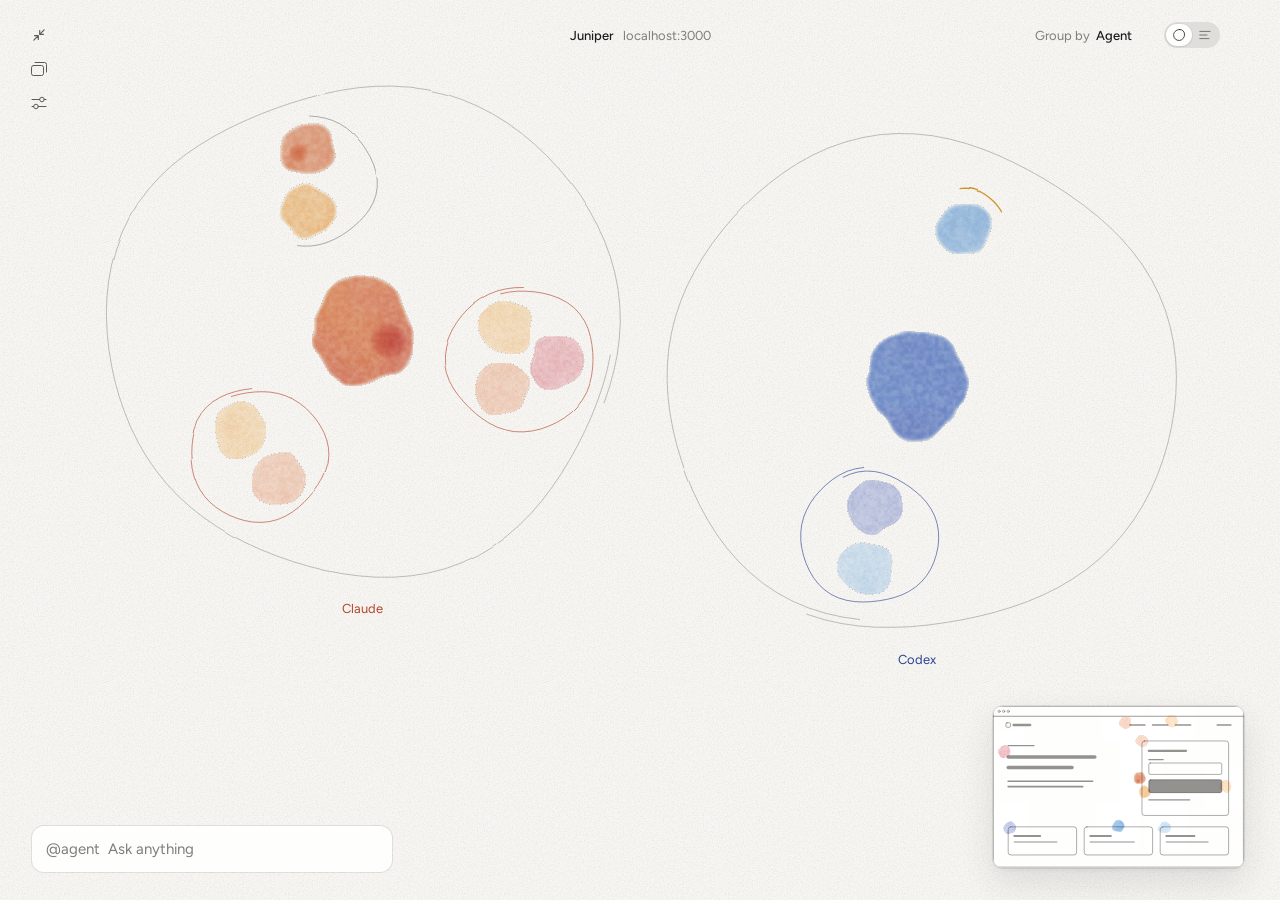
==== commit 3edc9613: "Days 20 and 21: no more 404 from the dashboard's way back The dashboard's back mark went to screen 3" ====
--- a/assets/week3/gouache/dash23/05-dashboard.html
+++ b/assets/week3/gouache/dash23/05-dashboard.html
@@ -1644,7 +1644,9 @@
   if (fromRail && !wc.still()) requestAnimationFrame(() => requestAnimationFrame(() => mark.classList.add('in'))); else mark.classList.add('in');
   back.onclick = (e) => {
     e.stopPropagation(); mark.classList.remove('in');
-    setTimeout(() => { if (fromRail && history.length > 1) history.back(); else location.href = '../v15/03-watch.html?agents=' + Math.min(3, AGENTS.length); }, wc.still() ? 0 : 340);
+    // 30 days copy: the way back is always the working sidebar, and it replaces this page rather than adding to the
+    // history, so the 30 days page around it never moves (screen 3 isn't part of this copy)
+    setTimeout(() => { location.replace('../flow/demo.html?agents=' + Math.min(3, AGENTS.length)); }, wc.still() ? 0 : 340);
   };
   addEventListener('pageshow', (e) => { if (e.persisted) mark.classList.add('in'); });
 
